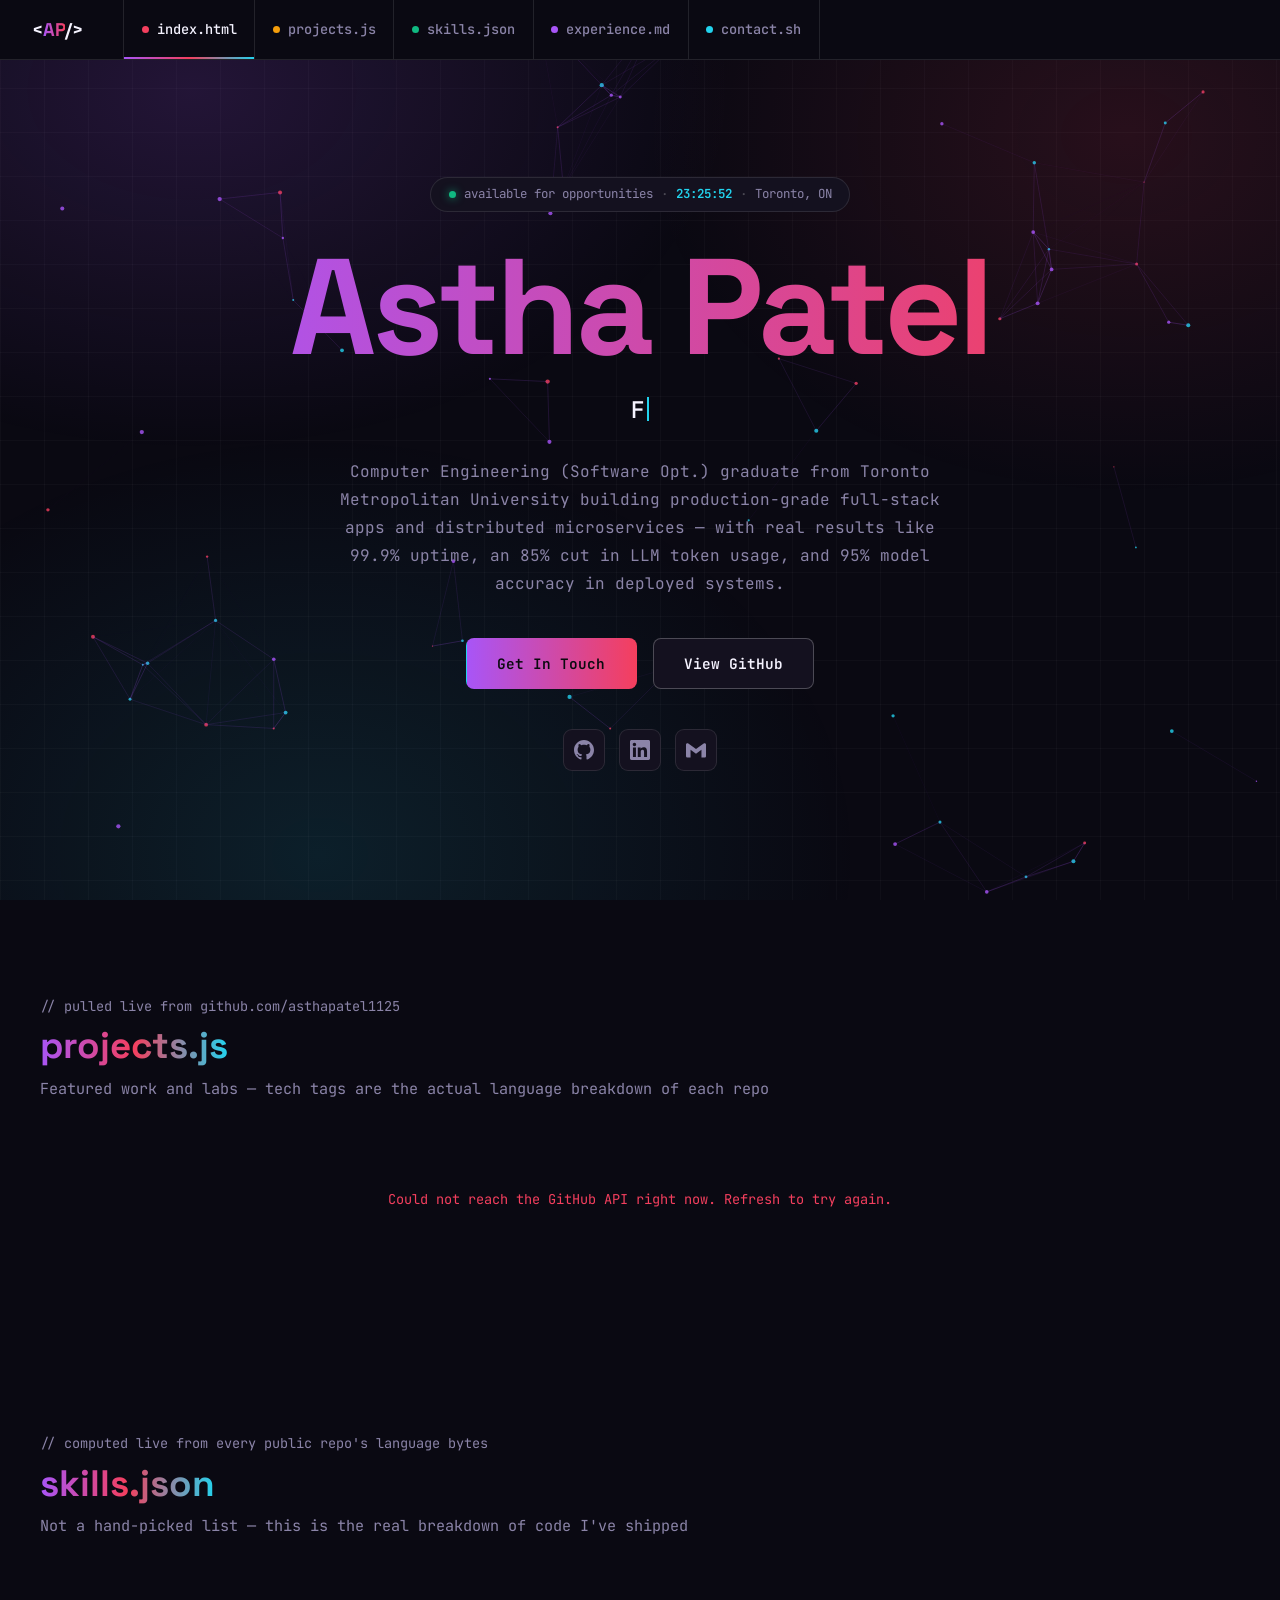
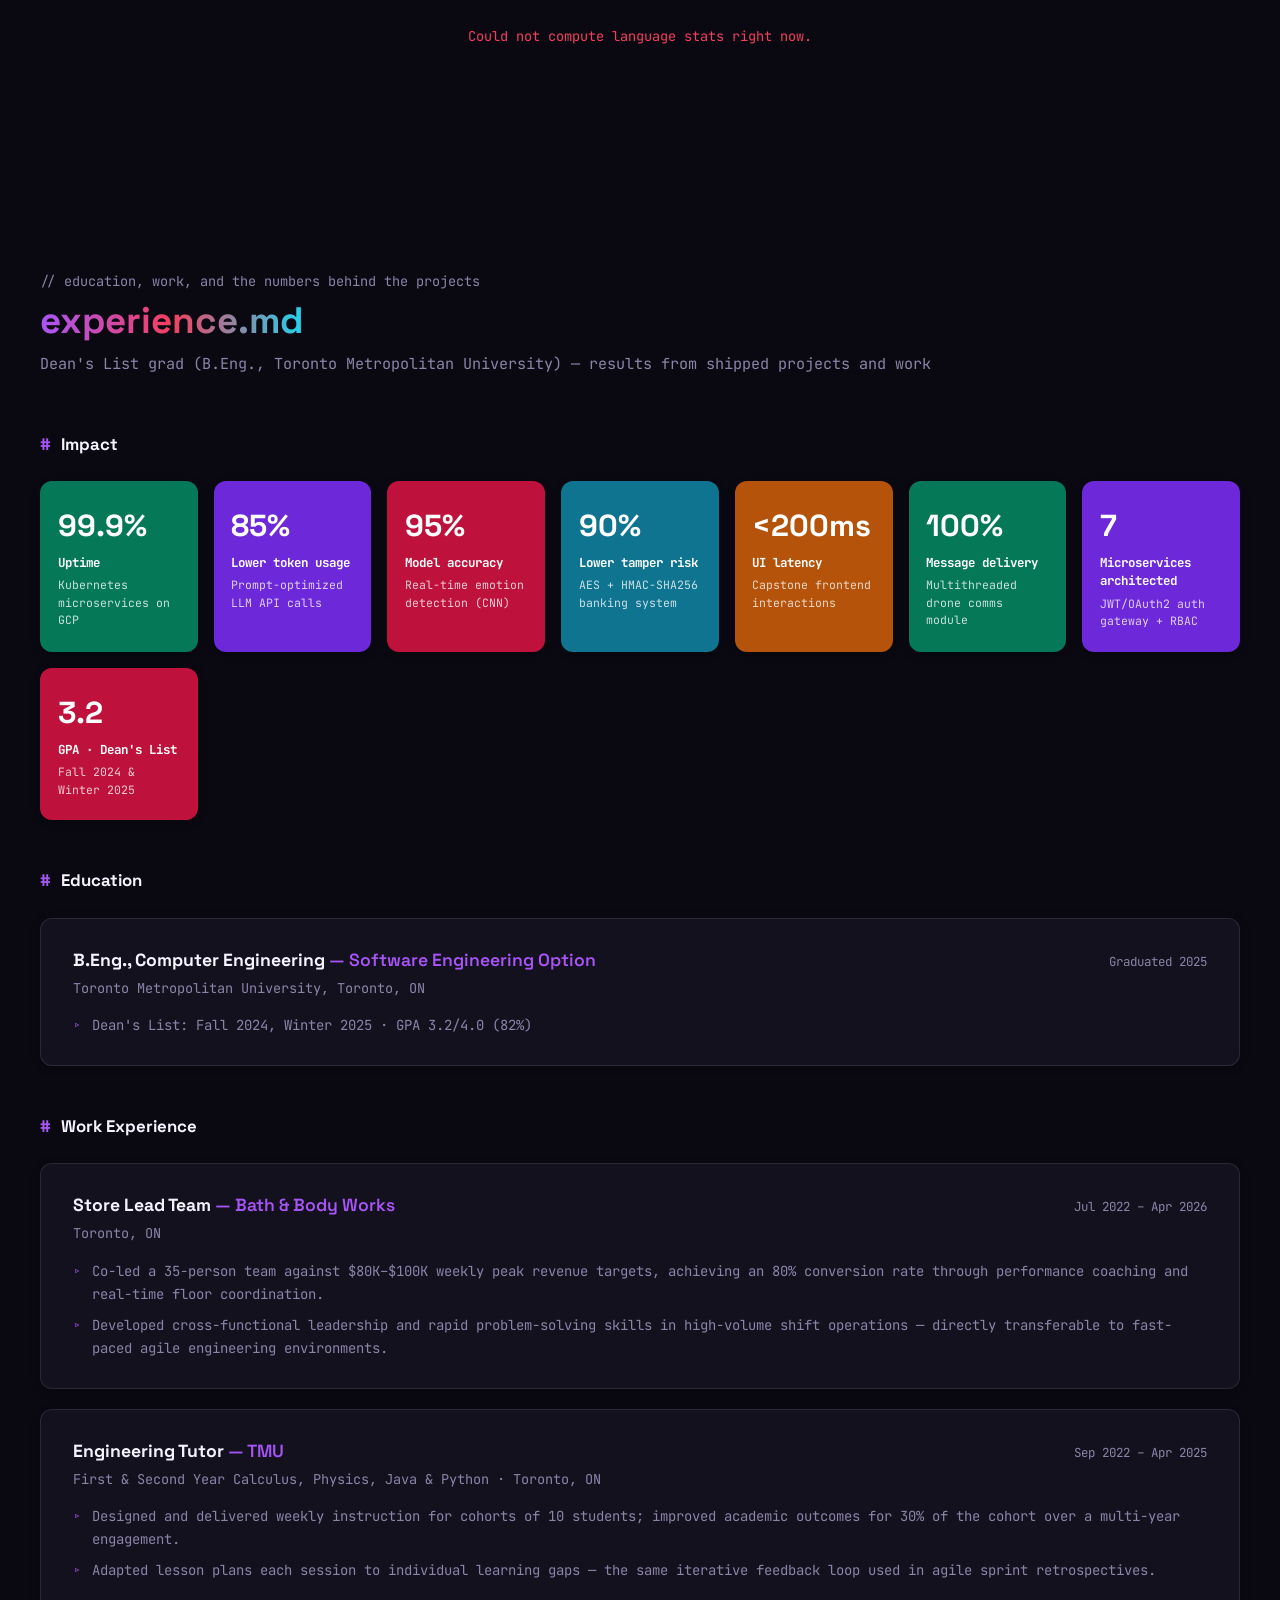
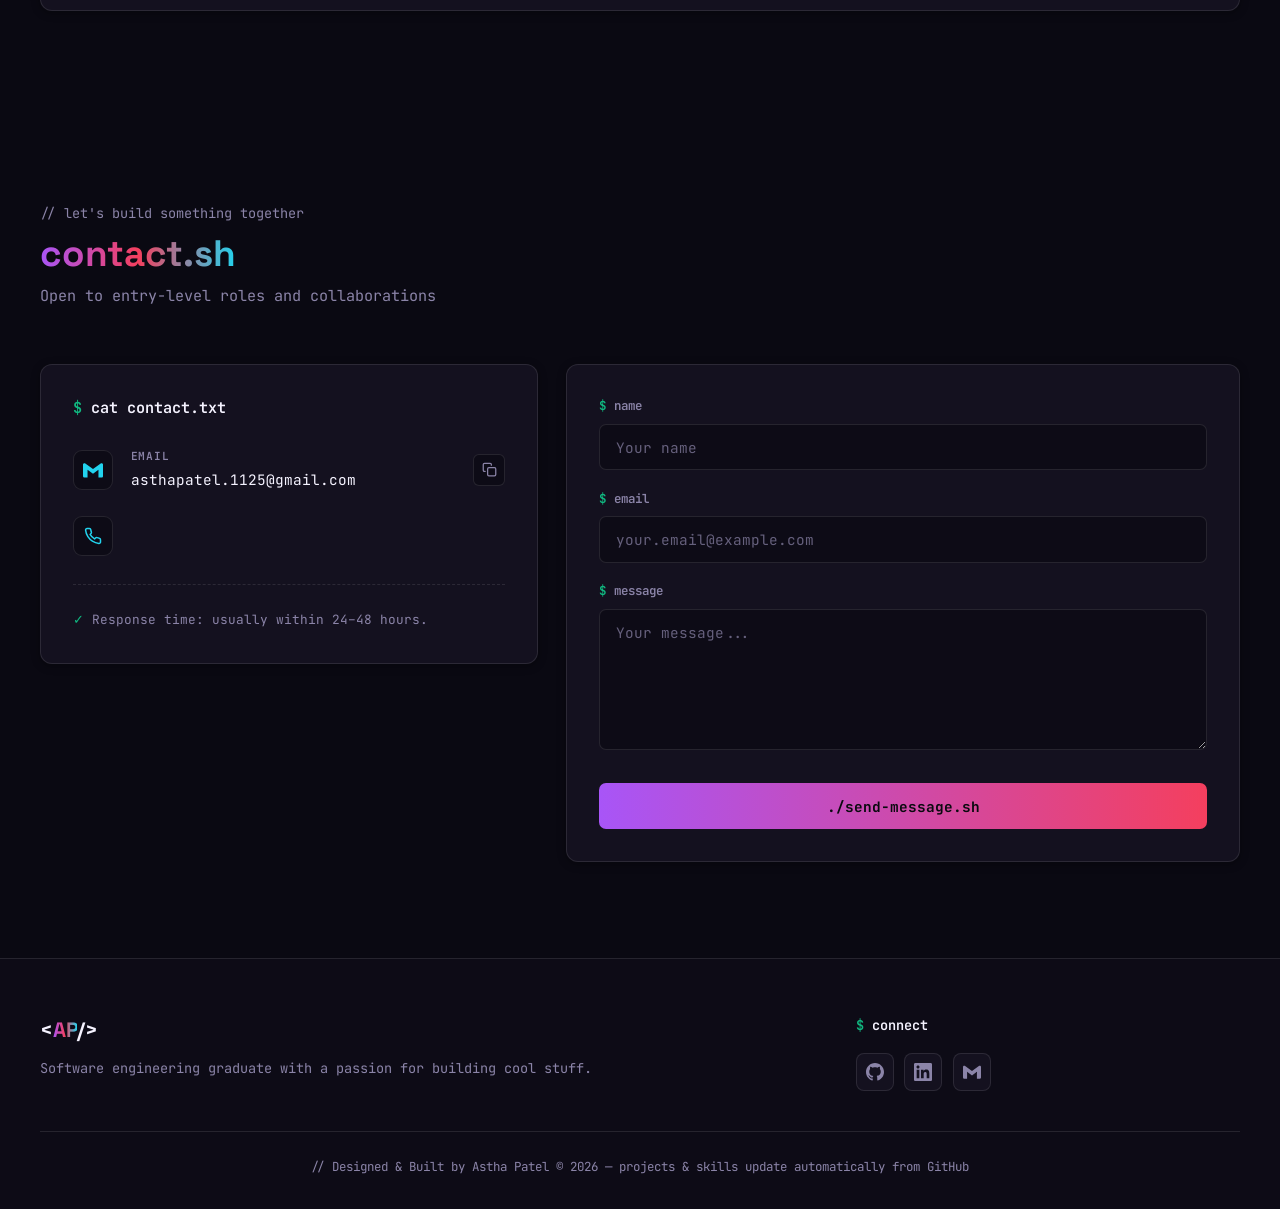
==== src/frontend/index.html @ 2f7a8a1d "removed a contact field" ====
<!DOCTYPE html>
<html lang="en">
<head>
    <meta charset="UTF-8">
    <meta name="viewport" content="width=device-width, initial-scale=1.0">
    <title>Astha Patel — Full Stack Developer</title>
    <meta name="description" content="Astha Patel — Computer Engineering (Software Opt.) graduate building full-stack, cloud-native, and AI-powered applications.">
    <link rel="stylesheet" href="intro_page.css">
    <link rel="preconnect" href="https://fonts.googleapis.com">
    <link rel="preconnect" href="https://fonts.gstatic.com" crossorigin>
    <link href="https://fonts.googleapis.com/css2?family=Space+Grotesk:wght@500;600;700&family=JetBrains+Mono:wght@400;500;600;700;800&display=swap" rel="stylesheet">
    <link rel="icon" href="data:image/svg+xml,%3Csvg xmlns='http://www.w3.org/2000/svg' viewBox='0 0 24 24'%3E%3Crect width='24' height='24' rx='5' fill='%2308070f'/%3E%3Ctext x='12' y='16.5' font-family='monospace' font-size='11' font-weight='700' fill='%23a855f7' text-anchor='middle'%3E%3C/%3E%3C/text%3E%3C/svg%3E">
</head>
<body>
    <div class="scroll-progress" id="scroll-progress"></div>
    <div class="cursor-glow" id="cursor-glow" aria-hidden="true"></div>
    <div class="toast-stack" id="toast-stack" aria-live="polite"></div>

    <header class="header">
        <div class="logo">
            <span>&lt;<span class="logo-accent">AP</span>/&gt;</span>
        </div>
        <nav class="nav" id="main-nav">
            <a href="#top" class="nav-link" data-section="top"><span class="file-dot file-dot-html"></span>index.html</a>
            <a href="#projects" class="nav-link" data-section="projects"><span class="file-dot file-dot-js"></span>projects.js</a>
            <a href="#skills" class="nav-link" data-section="skills"><span class="file-dot file-dot-json"></span>skills.json</a>
            <a href="#experience" class="nav-link" data-section="experience"><span class="file-dot file-dot-md"></span>experience.md</a>
            <a href="#contact" class="nav-link" data-section="contact"><span class="file-dot file-dot-sh"></span>contact.sh</a>
        </nav>
    </header>

    <main class="main" id="top">
        <canvas id="particle-canvas" class="particle-canvas" aria-hidden="true"></canvas>

        <div class="content">
            <div class="status-pill" id="status-pill">
                <span class="status-dot"></span>
                <span>available for opportunities</span>
                <span class="status-sep">·</span>
                <span id="live-clock">--:--:--</span>
                <span class="status-sep">·</span>
                <span>Toronto, ON</span>
            </div>

            <h1 class="hero-name" id="hero-name">Astha Patel</h1>
            <h2 class="hero-role"><span id="hero-role-text"></span><span class="role-cursor"></span></h2>

            <p class="description">
                Computer Engineering (Software Opt.) graduate from Toronto Metropolitan University building
                production-grade full-stack apps and distributed microservices — with real results like 99.9% uptime,
                an 85% cut in LLM token usage, and 95% model accuracy in deployed systems.
            </p>

            <div class="buttons">
                <button class="btn btn-primary" onclick="document.getElementById('contact').scrollIntoView({behavior:'smooth'})">Get In Touch</button>
                <a href="https://github.com/asthapatel1125" class="btn btn-secondary" target="_blank" rel="noopener">View GitHub</a>
            </div>

            <div class="social-icons">
                <a href="https://github.com/asthapatel1125" class="social-icon" aria-label="GitHub" target="_blank" rel="noopener">
                    <svg width="20" height="20" viewBox="0 0 24 24" fill="currentColor">
                        <path d="M12 0c-6.626 0-12 5.373-12 12 0 5.302 3.438 9.8 8.207 11.387.599.111.793-.261.793-.577v-2.234c-3.338.726-4.033-1.416-4.033-1.416-.546-1.387-1.333-1.756-1.333-1.756-1.089-.745.083-.729.083-.729 1.205.084 1.839 1.237 1.839 1.237 1.07 1.834 2.807 1.304 3.492.997.107-.775.418-1.305.762-1.604-2.665-.305-5.467-1.334-5.467-5.931 0-1.311.469-2.381 1.236-3.221-.124-.303-.535-1.524.117-3.176 0 0 1.008-.322 3.301 1.23.957-.266 1.983-.399 3.003-.404 1.02.005 2.047.138 3.006.404 2.291-1.552 3.297-1.23 3.297-1.23.653 1.653.242 2.874.118 3.176.77.84 1.235 1.911 1.235 3.221 0 4.609-2.807 5.624-5.479 5.921.43.372.823 1.102.823 2.222v3.293c0 .319.192.694.801.576 4.765-1.589 8.199-6.086 8.199-11.386 0-6.627-5.373-12-12-12z"/>
                    </svg>
                </a>
                <a href="https://www.linkedin.com/in/astha-patel-1125-lnkdin/" class="social-icon" aria-label="LinkedIn" target="_blank" rel="noopener">
                    <svg width="20" height="20" viewBox="0 0 24 24" fill="currentColor">
                        <path d="M20.447 20.452h-3.554v-5.569c0-1.328-.027-3.037-1.852-3.037-1.853 0-2.136 1.445-2.136 2.939v5.667H9.351V9h3.414v1.561h.046c.477-.9 1.637-1.85 3.37-1.85 3.601 0 4.267 2.37 4.267 5.455v6.286zM5.337 7.433c-1.144 0-2.063-.926-2.063-2.065 0-1.138.92-2.063 2.063-2.063 1.14 0 2.064.925 2.064 2.063 0 1.139-.925 2.065-2.064 2.065zm1.782 13.019H3.555V9h3.564v11.452zM22.225 0H1.771C.792 0 0 .774 0 1.729v20.542C0 23.227.792 24 1.771 24h20.451C23.2 24 24 23.227 24 22.271V1.729C24 .774 23.2 0 22.222 0h.003z"/>
                    </svg>
                </a>
                <a href="mailto:asthapatel.1125@gmail.com" class="social-icon" aria-label="Email">
                    <svg width="20" height="20" viewBox="0 0 24 24" fill="currentColor">
                        <path d="M24 5.457v13.909c0 .904-.732 1.636-1.636 1.636h-3.819V11.73L12 16.64l-6.545-4.91v9.273H1.636A1.636 1.636 0 0 1 0 19.366V5.457c0-.904.732-1.636 1.636-1.636h.749L12 10.724l9.615-6.903h.749c.904 0 1.636.732 1.636 1.636z"/>
                    </svg>
                </a>
            </div>
        </div>
    </main>

    <section id="projects" class="projects-section">
        <div class="projects-container">
            <div class="projects-header reveal">
                <p class="section-comment">pulled live from github.com/asthapatel1125</p>
                <h2 class="projects-title">projects.js</h2>
                <p class="projects-subtitle">Featured work and labs — tech tags are the actual language breakdown of each repo</p>
            </div>
            <!-- Populated automatically by github.js from the GitHub API -->
            <div class="projects-grid"></div>
        </div>
    </section>

    <section id="skills" class="skills-section">
        <div class="skills-container">
            <div class="skills-header reveal">
                <p class="section-comment">computed live from every public repo's language bytes</p>
                <h2 class="skills-title">skills.json</h2>
                <p class="skills-subtitle">Not a hand-picked list — this is the real breakdown of code I've shipped</p>
            </div>

            <!-- Populated automatically by github.js -->
            <div class="skills-bars"></div>
        </div>
    </section>

    <section id="experience" class="experience-section">
        <div class="experience-container">
            <div class="experience-header reveal">
                <p class="section-comment">education, work, and the numbers behind the projects</p>
                <h2 class="experience-title">experience.md</h2>
                <p class="experience-subtitle">Dean's List grad (B.Eng., Toronto Metropolitan University) — results from shipped projects and work</p>
            </div>

            <h3 class="experience-subheading reveal"><span class="heading-dot">#</span> Impact</h3>
            <div class="metrics-grid">
                <div class="metric-card reveal tilt-card" style="--accent:var(--emerald-fill)">
                    <div class="metric-value">99.9%</div>
                    <div class="metric-label">Uptime</div>
                    <div class="metric-context">Kubernetes microservices on GCP</div>
                </div>
                <div class="metric-card reveal tilt-card" style="--accent:var(--violet-fill)">
                    <div class="metric-value">85%</div>
                    <div class="metric-label">Lower token usage</div>
                    <div class="metric-context">Prompt-optimized LLM API calls</div>
                </div>
                <div class="metric-card reveal tilt-card" style="--accent:var(--pink-fill)">
                    <div class="metric-value">95%</div>
                    <div class="metric-label">Model accuracy</div>
                    <div class="metric-context">Real-time emotion detection (CNN)</div>
                </div>
                <div class="metric-card reveal tilt-card" style="--accent:var(--cyan-fill)">
                    <div class="metric-value">90%</div>
                    <div class="metric-label">Lower tamper risk</div>
                    <div class="metric-context">AES + HMAC-SHA256 banking system</div>
                </div>
                <div class="metric-card reveal tilt-card" style="--accent:var(--amber-fill)">
                    <div class="metric-value">&lt;200ms</div>
                    <div class="metric-label">UI latency</div>
                    <div class="metric-context">Capstone frontend interactions</div>
                </div>
                <div class="metric-card reveal tilt-card" style="--accent:var(--emerald-fill)">
                    <div class="metric-value">100%</div>
                    <div class="metric-label">Message delivery</div>
                    <div class="metric-context">Multithreaded drone comms module</div>
                </div>
                <div class="metric-card reveal tilt-card" style="--accent:var(--violet-fill)">
                    <div class="metric-value">7</div>
                    <div class="metric-label">Microservices architected</div>
                    <div class="metric-context">JWT/OAuth2 auth gateway + RBAC</div>
                </div>
                <div class="metric-card reveal tilt-card" style="--accent:var(--pink-fill)">
                    <div class="metric-value">3.2</div>
                    <div class="metric-label">GPA · Dean's List</div>
                    <div class="metric-context">Fall 2024 &amp; Winter 2025</div>
                </div>
            </div>

            <h3 class="experience-subheading reveal"><span class="heading-dot">#</span> Education</h3>
            <div class="exp-grid">
                <div class="exp-card reveal tilt-card">
                    <div class="exp-row">
                        <span class="exp-role">B.Eng., Computer Engineering <span class="exp-org">— Software Engineering Option</span></span>
                        <span class="exp-date">Graduated 2025</span>
                    </div>
                    <div class="exp-meta">Toronto Metropolitan University, Toronto, ON</div>
                    <ul class="exp-list">
                        <li>Dean's List: Fall 2024, Winter 2025 · GPA 3.2/4.0 (82%)</li>
                    </ul>
                </div>
            </div>

            <h3 class="experience-subheading reveal"><span class="heading-dot">#</span> Work Experience</h3>
            <div class="exp-grid">
                <div class="exp-card reveal tilt-card">
                    <div class="exp-row">
                        <span class="exp-role">Store Lead Team <span class="exp-org">— Bath &amp; Body Works</span></span>
                        <span class="exp-date">Jul 2022 – Apr 2026</span>
                    </div>
                    <div class="exp-meta">Toronto, ON</div>
                    <ul class="exp-list">
                        <li>Co-led a 35-person team against $80K–$100K weekly peak revenue targets, achieving an 80% conversion rate through performance coaching and real-time floor coordination.</li>
                        <li>Developed cross-functional leadership and rapid problem-solving skills in high-volume shift operations — directly transferable to fast-paced agile engineering environments.</li>
                    </ul>
                </div>

                <div class="exp-card reveal tilt-card">
                    <div class="exp-row">
                        <span class="exp-role">Engineering Tutor <span class="exp-org">— TMU</span></span>
                        <span class="exp-date">Sep 2022 – Apr 2025</span>
                    </div>
                    <div class="exp-meta">First &amp; Second Year Calculus, Physics, Java &amp; Python · Toronto, ON</div>
                    <ul class="exp-list">
                        <li>Designed and delivered weekly instruction for cohorts of 10 students; improved academic outcomes for 30% of the cohort over a multi-year engagement.</li>
                        <li>Adapted lesson plans each session to individual learning gaps — the same iterative feedback loop used in agile sprint retrospectives.</li>
                    </ul>
                </div>
            </div>
        </div>
    </section>

    <section id="contact" class="contact-section">
        <div class="contact-container">
            <div class="contact-header reveal">
                <p class="section-comment">let's build something together</p>
                <h2 class="contact-title">contact.sh</h2>
                <p class="contact-subtitle">Open to entry-level roles and collaborations</p>
            </div>

            <div class="contact-grid">
                <div class="contact-info-card reveal">
                    <h3 class="contact-info-title">cat contact.txt</h3>
                    <div class="contact-item">
                        <div class="contact-icon">
                            <svg width="20" height="20" viewBox="0 0 24 24" fill="currentColor">
                                <path d="M24 5.457v13.909c0 .904-.732 1.636-1.636 1.636h-3.819V11.73L12 16.64l-6.545-4.91v9.273H1.636A1.636 1.636 0 0 1 0 19.366V5.457c0-.904.732-1.636 1.636-1.636h.749L12 10.724l9.615-6.903h.749c.904 0 1.636.732 1.636 1.636z"/>
                            </svg>
                        </div>
                        <div class="contact-details">
                            <div class="contact-label">EMAIL</div>
                            <a href="mailto:asthapatel.1125@gmail.com" class="contact-value">asthapatel.1125@gmail.com</a>
                        </div>
                        <button type="button" class="copy-btn" id="copy-email-btn" data-email="asthapatel.1125@gmail.com" aria-label="Copy email address">
                            <svg width="15" height="15" viewBox="0 0 24 24" fill="none" stroke="currentColor" stroke-width="2" stroke-linecap="round" stroke-linejoin="round"><rect x="9" y="9" width="13" height="13" rx="2"/><path d="M5 15H4a2 2 0 0 1-2-2V4a2 2 0 0 1 2-2h9a2 2 0 0 1 2 2v1"/></svg>
                        </button>
                    </div>
                    <div class="contact-item">
                        <div class="contact-icon">
                            <svg width="18" height="18" viewBox="0 0 24 24" fill="none" stroke="currentColor" stroke-width="2" stroke-linecap="round" stroke-linejoin="round"><path d="M22 16.92v3a2 2 0 0 1-2.18 2 19.79 19.79 0 0 1-8.63-3.07 19.5 19.5 0 0 1-6-6 19.79 19.79 0 0 1-3.07-8.67A2 2 0 0 1 4.11 2h3a2 2 0 0 1 2 1.72c.127.96.361 1.903.7 2.81a2 2 0 0 1-.45 2.11L8.09 9.91a16 16 0 0 0 6 6l1.27-1.27a2 2 0 0 1 2.11-.45c.907.339 1.85.573 2.81.7A2 2 0 0 1 22 16.92z"/></svg>
                        </div>
                    </div>
                    <p class="contact-note"><span class="green">✓</span> Response time: usually within 24–48 hours.</p>
                </div>

                <div class="contact-form-card reveal">
                    <div id="form-status" style="display:none; padding: 12px 14px; border-radius: 6px; margin-bottom: 16px; font-family: 'JetBrains Mono', monospace; font-size: 13px;"></div>

                    <form id="contact-form" class="contact-form">
                        <div class="form-group">
                            <label for="name" class="form-label">name</label>
                            <input type="text" id="name" name="name" class="form-input" placeholder="Your name" required>
                        </div>

                        <div class="form-group">
                            <label for="email" class="form-label">email</label>
                            <input type="email" id="email" name="email" class="form-input" placeholder="your.email@example.com" required>
                        </div>

                        <div class="form-group">
                            <label for="message" class="form-label">message</label>
                            <textarea id="message" name="message" class="form-textarea" placeholder="Your message..." rows="6" required></textarea>
                        </div>

                        <button type="submit" id="submit-btn" class="form-submit">./send-message.sh</button>
                    </form>
                </div>
            </div>
        </div>
    </section>

    <footer class="footer">
        <div class="footer-container">
            <div class="footer-grid">
                <div class="footer-column">
                    <div class="footer-logo">
                        <span>&lt;<span class="logo-accent">AP</span>/&gt;</span>
                    </div>
                    <p class="footer-description">
                        Software engineering graduate with a passion for building cool stuff.
                    </p>
                </div>

                <div class="footer-column">
                    <h3 class="footer-title">connect</h3>
                    <div class="footer-social">
                        <a href="https://github.com/asthapatel1125" class="footer-social-icon" aria-label="GitHub" target="_blank" rel="noopener">
                            <svg width="18" height="18" viewBox="0 0 24 24" fill="currentColor">
                                <path d="M12 0c-6.626 0-12 5.373-12 12 0 5.302 3.438 9.8 8.207 11.387.599.111.793-.261.793-.577v-2.234c-3.338.726-4.033-1.416-4.033-1.416-.546-1.387-1.333-1.756-1.333-1.756-1.089-.745.083-.729.083-.729 1.205.084 1.839 1.237 1.839 1.237 1.07 1.834 2.807 1.304 3.492.997.107-.775.418-1.305.762-1.604-2.665-.305-5.467-1.334-5.467-5.931 0-1.311.469-2.381 1.236-3.221-.124-.303-.535-1.524.117-3.176 0 0 1.008-.322 3.301 1.23.957-.266 1.983-.399 3.003-.404 1.02.005 2.047.138 3.006.404 2.291-1.552 3.297-1.23 3.297-1.23.653 1.653.242 2.874.118 3.176.77.84 1.235 1.911 1.235 3.221 0 4.609-2.807 5.624-5.479 5.921.43.372.823 1.102.823 2.222v3.293c0 .319.192.694.801.576 4.765-1.589 8.199-6.086 8.199-11.386 0-6.627-5.373-12-12-12z"/>
                            </svg>
                        </a>
                        <a href="https://www.linkedin.com/in/astha-patel-1125-lnkdin/" class="footer-social-icon" aria-label="LinkedIn" target="_blank" rel="noopener">
                            <svg width="18" height="18" viewBox="0 0 24 24" fill="currentColor">
                                <path d="M20.447 20.452h-3.554v-5.569c0-1.328-.027-3.037-1.852-3.037-1.853 0-2.136 1.445-2.136 2.939v5.667H9.351V9h3.414v1.561h.046c.477-.9 1.637-1.85 3.37-1.85 3.601 0 4.267 2.37 4.267 5.455v6.286zM5.337 7.433c-1.144 0-2.063-.926-2.063-2.065 0-1.138.92-2.063 2.063-2.063 1.14 0 2.064.925 2.064 2.063 0 1.139-.925 2.065-2.064 2.065zm1.782 13.019H3.555V9h3.564v11.452zM22.225 0H1.771C.792 0 0 .774 0 1.729v20.542C0 23.227.792 24 1.771 24h20.451C23.2 24 24 23.227 24 22.271V1.729C24 .774 23.2 0 22.222 0h.003z"/>
                            </svg>
                        </a>
                        <a href="mailto:asthapatel.1125@gmail.com" class="footer-social-icon" aria-label="Email">
                            <svg width="18" height="18" viewBox="0 0 24 24" fill="currentColor">
                                <path d="M24 5.457v13.909c0 .904-.732 1.636-1.636 1.636h-3.819V11.73L12 16.64l-6.545-4.91v9.273H1.636A1.636 1.636 0 0 1 0 19.366V5.457c0-.904.732-1.636 1.636-1.636h.749L12 10.724l9.615-6.903h.749c.904 0 1.636.732 1.636 1.636z"/>
                            </svg>
                        </a>
                    </div>
                </div>
            </div>

            <div class="footer-bottom">
                <p class="footer-copyright">Designed &amp; Built by Astha Patel © 2026 — projects &amp; skills update automatically from GitHub</p>
            </div>
        </div>
    </footer>

    <script src="hero.js"></script>
    <script src="github.js"></script>
    <script src="contact.js"></script>
    <script src="effects.js"></script>
</body>
</html>
---- src/frontend/intro_page.css ----
* {
    margin: 0;
    padding: 0;
    box-sizing: border-box;
}

:root {
    /* ── Palette — dark, solid, no translucency ───────────── */
    --bg: #0a0912;
    --surface: #14111f;
    --surface-hover: #1c1830;
    --inset: #0d0b16;
    --border: rgba(255, 255, 255, 0.10);
    --border-strong: rgba(255, 255, 255, 0.24);

    --text: #f5f3ff;
    --text-dim: #8b84a8;

    --violet: #a855f7;
    --pink: #f43f5e;
    --cyan: #22d3ee;
    --emerald: #10b981;
    --amber: #f59e0b;

    /* Deeper, fully-opaque fills for solid color-block tiles — chosen so white text sits at solid contrast */
    --violet-fill: #6d28d9;
    --pink-fill: #be123c;
    --cyan-fill: #0e7490;
    --emerald-fill: #047857;
    --amber-fill: #b45309;

    --gradient: linear-gradient(90deg, var(--violet), var(--pink), var(--cyan));

    --mono: 'JetBrains Mono', 'Fira Code', ui-monospace, monospace;
    --display: 'Space Grotesk', 'JetBrains Mono', sans-serif;

    --shadow-sm: 0 2px 8px rgba(0, 0, 0, 0.35);
    --shadow-md: 0 16px 40px rgba(0, 0, 0, 0.45);
}

html {
    scroll-behavior: smooth;
}

@media (prefers-reduced-motion: reduce) {
    html { scroll-behavior: auto; }
    *, *::before, *::after { animation-duration: 0.01ms !important; animation-iteration-count: 1 !important; transition-duration: 0.01ms !important; }
}

body {
    font-family: var(--mono);
    background: var(--bg);
    color: var(--text);
    min-height: 100vh;
    position: relative;
    overflow-x: hidden;
    line-height: 1.5;
}

/* Faint grid — flat, no blur */
body::before {
    content: '';
    position: fixed;
    inset: 0;
    background-image:
        linear-gradient(rgba(255, 255, 255, 0.028) 1px, transparent 1px),
        linear-gradient(90deg, rgba(255, 255, 255, 0.028) 1px, transparent 1px);
    background-size: 44px 44px;
    pointer-events: none;
    z-index: 0;
}

::selection {
    background: var(--violet);
    color: #fff;
}

/* ── Scroll progress bar ─────────────────────────────────── */
.scroll-progress {
    position: fixed;
    top: 0;
    left: 0;
    height: 3px;
    width: 0%;
    background: var(--gradient);
    z-index: 300;
    transition: width 0.1s linear;
}

/* ── Cursor-follow ambient glow (soft light, not a blur panel) ── */
.cursor-glow {
    position: fixed;
    top: -220px;
    left: -220px;
    width: 440px;
    height: 440px;
    border-radius: 50%;
    background: radial-gradient(circle, rgba(168, 85, 247, 0.20) 0%, rgba(244, 63, 94, 0.10) 45%, transparent 70%);
    pointer-events: none;
    z-index: 1;
    opacity: 0;
    transition: opacity 0.4s ease;
    will-change: transform;
    mix-blend-mode: screen;
}

/* ── Toasts ──────────────────────────────────────────────── */
.toast-stack {
    position: fixed;
    bottom: 1.5rem;
    right: 1.5rem;
    display: flex;
    flex-direction: column;
    gap: 0.6rem;
    z-index: 400;
    align-items: flex-end;
}

.toast {
    background: var(--surface);
    border: 1px solid var(--border-strong);
    color: var(--text);
    font-family: var(--mono);
    font-size: 0.82rem;
    padding: 0.75rem 1.1rem;
    border-radius: 8px;
    box-shadow: var(--shadow-md);
    opacity: 0;
    transform: translateY(8px);
    transition: opacity 0.25s ease, transform 0.25s ease;
}
.toast-in { opacity: 1; transform: translateY(0); }
.toast-out { opacity: 0; transform: translateY(8px); }

/* ── Header / file-tab nav — solid, no blur ──────────────── */
.header {
    position: fixed;
    top: 0;
    left: 0;
    right: 0;
    display: flex;
    align-items: center;
    gap: 2.5rem;
    padding: 0 2rem;
    height: 60px;
    z-index: 100;
    background: var(--bg);
    border-bottom: 1px solid var(--border);
}

.logo span {
    font-family: var(--display);
    font-size: 1.15rem;
    font-weight: 700;
    color: var(--text);
    white-space: nowrap;
}

.logo .logo-accent {
    background: var(--gradient);
    background-size: 200% 100%;
    -webkit-background-clip: text;
    background-clip: text;
    color: transparent;
}

.nav {
    display: flex;
    align-items: stretch;
    height: 100%;
    overflow-x: auto;
    scrollbar-width: none;
}
.nav::-webkit-scrollbar { display: none; }

.nav-link {
    position: relative;
    display: flex;
    align-items: center;
    gap: 0.5rem;
    color: var(--text-dim);
    text-decoration: none;
    font-size: 0.85rem;
    font-weight: 500;
    padding: 0 1.1rem;
    height: 100%;
    white-space: nowrap;
    border-right: 1px solid var(--border);
    transition: color 0.2s ease, background 0.2s ease;
}
.nav-link:first-child { border-left: 1px solid var(--border); }
.nav-link::after {
    content: '';
    position: absolute;
    left: 0; right: 0; bottom: 0;
    height: 2px;
    background: var(--gradient);
    transform: scaleX(0);
    transform-origin: left;
    transition: transform 0.25s ease;
}
.nav-link:hover { color: var(--text); background: var(--surface); }
.nav-link:hover::after,
.nav-link.active::after { transform: scaleX(1); }
.nav-link.active { color: var(--text); }

.file-dot {
    width: 7px;
    height: 7px;
    border-radius: 50%;
    flex-shrink: 0;
}
.file-dot-html { background: var(--pink); }
.file-dot-js   { background: var(--amber); }
.file-dot-json { background: var(--emerald); }
.file-dot-md   { background: var(--violet); }
.file-dot-sh   { background: var(--cyan); }

/* ── Hero ─────────────────────────────────────────────────── */
.main {
    display: flex;
    align-items: center;
    justify-content: center;
    min-height: 100vh;
    padding: 8rem 1.5rem 4rem;
    position: relative;
    z-index: 1;
    overflow: hidden;
    background:
        radial-gradient(ellipse 900px 600px at 15% 10%, rgba(168, 85, 247, 0.16), transparent 60%),
        radial-gradient(ellipse 800px 600px at 88% 15%, rgba(244, 63, 94, 0.13), transparent 60%),
        radial-gradient(ellipse 900px 700px at 25% 95%, rgba(34, 211, 238, 0.11), transparent 60%);
}

.particle-canvas {
    position: absolute;
    inset: 0;
    width: 100%;
    height: 100%;
    z-index: 0;
    pointer-events: none;
}

.content {
    max-width: 920px;
    width: 100%;
    text-align: center;
    position: relative;
    z-index: 1;
}

.status-pill {
    display: flex;
    align-items: center;
    justify-content: center;
    gap: 0.5rem;
    flex-wrap: wrap;
    margin: 0 auto 2rem;
    width: fit-content;
    background: var(--surface);
    border: 1px solid var(--border);
    border-radius: 50px;
    padding: 0.45rem 1.1rem;
    font-size: 0.78rem;
    color: var(--text-dim);
}

.status-dot {
    width: 7px;
    height: 7px;
    border-radius: 50%;
    background: var(--emerald);
    box-shadow: 0 0 8px rgba(16, 185, 129, 0.8);
    animation: pulse-dot 2s ease-out infinite;
    flex-shrink: 0;
}
@keyframes pulse-dot {
    0% { box-shadow: 0 0 0 0 rgba(16, 185, 129, 0.55), 0 0 8px rgba(16, 185, 129, 0.8); }
    70% { box-shadow: 0 0 0 8px rgba(16, 185, 129, 0), 0 0 8px rgba(16, 185, 129, 0.8); }
    100% { box-shadow: 0 0 0 0 rgba(16, 185, 129, 0), 0 0 8px rgba(16, 185, 129, 0.8); }
}
.status-sep { color: var(--border-strong); }
#live-clock { color: var(--cyan); font-variant-numeric: tabular-nums; font-weight: 600; }

.hero-name {
    font-family: var(--display);
    font-weight: 700;
    font-size: clamp(3.4rem, 11vw, 8.5rem);
    line-height: 0.94;
    letter-spacing: -0.03em;
    margin-bottom: 1.25rem;
    background: linear-gradient(90deg, var(--violet), var(--pink), var(--cyan), var(--violet));
    background-size: 300% 100%;
    -webkit-background-clip: text;
    background-clip: text;
    color: transparent;
    animation: gradient-shift 9s ease infinite;
    will-change: transform;
    transform-style: preserve-3d;
}
@keyframes gradient-shift {
    0% { background-position: 0% 50%; }
    50% { background-position: 100% 50%; }
    100% { background-position: 0% 50%; }
}

.hero-role {
    font-family: var(--display);
    font-size: clamp(1.1rem, 2.4vw, 1.5rem);
    font-weight: 500;
    color: var(--text);
    margin-bottom: 1.75rem;
    min-height: 1.6em;
}
.hero-role .role-cursor {
    display: inline-block;
    width: 2px;
    height: 1em;
    background: var(--cyan);
    margin-left: 3px;
    vertical-align: -0.15em;
    animation: blink 1s step-end infinite;
}
@keyframes blink { 0%, 49% { opacity: 1; } 50%, 100% { opacity: 0; } }

.description {
    font-size: 1rem;
    color: var(--text-dim);
    line-height: 1.75;
    max-width: 640px;
    margin: 0 auto 2.5rem;
}

/* ── Buttons ─────────────────────────────────────────────── */
.buttons {
    display: flex;
    gap: 1rem;
    justify-content: center;
    flex-wrap: wrap;
    margin-bottom: 2.5rem;
}

.btn {
    font-family: var(--mono);
    font-size: 0.9rem;
    font-weight: 600;
    padding: 0.85rem 1.9rem;
    border-radius: 8px;
    border: 1px solid transparent;
    cursor: pointer;
    transition: all 0.2s ease;
    text-decoration: none;
    display: inline-flex;
    align-items: center;
    gap: 0.5rem;
}

.btn-primary {
    background: var(--gradient);
    background-size: 200% 100%;
    color: #0a0a0f;
}
.btn-primary:hover {
    background-position: 100% 0;
    transform: translateY(-2px);
    box-shadow: 0 12px 30px rgba(168, 85, 247, 0.35);
}

.btn-secondary {
    background: var(--surface);
    color: var(--text);
    border-color: var(--border-strong);
}
.btn-secondary:hover {
    border-color: var(--cyan);
    color: var(--cyan);
    transform: translateY(-2px);
    background: var(--surface-hover);
}

/* ── Social Icons ────────────────────────────────────────── */
.social-icons {
    display: flex;
    justify-content: center;
    gap: 0.85rem;
    margin-bottom: 1rem;
}

.social-icon {
    display: flex;
    align-items: center;
    justify-content: center;
    width: 42px;
    height: 42px;
    background: var(--surface);
    border-radius: 9px;
    color: var(--text-dim);
    text-decoration: none;
    transition: all 0.2s ease;
    border: 1px solid var(--border);
}
.social-icon:hover {
    color: var(--violet);
    border-color: var(--violet);
    transform: translateY(-2px);
    background: var(--surface-hover);
}

/* ── Section shared ──────────────────────────────────────── */
.projects-section,
.skills-section,
.experience-section,
.contact-section {
    padding: 6rem 1.5rem;
    position: relative;
    z-index: 1;
}

.projects-container,
.skills-container,
.experience-container,
.contact-container {
    max-width: 1200px;
    margin: 0 auto;
}

.projects-header,
.skills-header,
.experience-header,
.contact-header {
    margin-bottom: 3.5rem;
}

.section-comment {
    color: var(--text-dim);
    font-size: 0.85rem;
    margin-bottom: 0.5rem;
}
.section-comment::before { content: '// '; }

.projects-title,
.skills-title,
.experience-title,
.contact-title {
    font-family: var(--display);
    font-size: 2.3rem;
    font-weight: 700;
    line-height: 1.2;
    background: var(--gradient);
    -webkit-background-clip: text;
    background-clip: text;
    color: transparent;
    display: inline-block;
}

.projects-subtitle,
.skills-subtitle,
.experience-subtitle,
.contact-subtitle {
    font-size: 0.95rem;
    color: var(--text-dim);
    margin-top: 0.6rem;
}

.fetch-note {
    color: var(--text-dim);
    text-align: center;
    padding: 2rem 1rem;
    font-size: 0.85rem;
}
.fetch-error { color: var(--pink); }

/* ── Solid card base (project / exp / contact) ───────────── */
.project-card,
.exp-card,
.contact-info-card,
.contact-form-card {
    background: var(--surface);
    border: 1px solid var(--border);
    border-radius: 12px;
    box-shadow: var(--shadow-sm);
    transition: border-color 0.2s ease, box-shadow 0.2s ease, background 0.2s ease, transform 0.15s ease-out;
}
.project-card:hover,
.exp-card:hover {
    background: var(--surface-hover);
    border-color: var(--border-strong);
    box-shadow: var(--shadow-md);
}

/* ── Project Cards ───────────────────────────────────────── */
.projects-grid {
    display: grid;
    grid-template-columns: repeat(auto-fit, minmax(400px, 1fr));
    gap: 1.5rem;
}

.project-card {
    overflow: hidden;
    border-top: 3px solid var(--accent, var(--violet));
}

.project-filebar {
    display: flex;
    align-items: center;
    gap: 0.55rem;
    padding: 0.65rem 1rem;
    background: var(--inset);
    border-bottom: 1px solid var(--border);
    font-size: 0.78rem;
    color: var(--text-dim);
}
.project-filebar .file-dot { width: 8px; height: 8px; }
.star-count { margin-left: auto; color: var(--amber); font-size: 0.75rem; font-weight: 600; }

.project-image {
    width: 100%;
    height: 200px;
    overflow: hidden;
    background: var(--inset);
}
.project-image img {
    width: 100%;
    height: 100%;
    object-fit: cover;
    transition: transform 0.4s ease;
}
.project-card:hover .project-image img { transform: scale(1.04); }

.project-content { padding: 1.5rem; }

.project-title {
    font-family: var(--display);
    font-size: 1.1rem;
    font-weight: 600;
    color: var(--text);
    margin-bottom: 0.65rem;
    text-transform: capitalize;
}

.project-description {
    font-size: 0.87rem;
    color: var(--text-dim);
    line-height: 1.65;
    margin-bottom: 1.1rem;
}

.project-tech {
    display: flex;
    flex-wrap: wrap;
    gap: 0.4rem;
    margin-bottom: 1.4rem;
}

/* Solid-fill tech pills — real color, not a tinted outline */
.tech-tag {
    padding: 0.28rem 0.7rem;
    border-radius: 6px;
    font-size: 0.74rem;
    font-weight: 700;
    border: none;
}

.project-links { display: flex; gap: 1.5rem; }
.project-link {
    color: var(--text-dim);
    text-decoration: none;
    font-size: 0.83rem;
    font-weight: 600;
    transition: color 0.2s ease;
}
.project-link::before { content: '→ '; color: var(--text-dim); }
.project-link:hover { color: var(--cyan); }

/* ── Skills — live animated bars ─────────────────────────── */
.skills-bars {
    display: flex;
    flex-direction: column;
    gap: 1.1rem;
    max-width: 720px;
    margin: 0 auto;
}

.skill-bar-label {
    display: flex;
    align-items: center;
    gap: 0.6rem;
    margin-bottom: 0.5rem;
    font-size: 0.88rem;
}
.skill-dot { width: 9px; height: 9px; border-radius: 50%; flex-shrink: 0; }
.skill-bar-name { color: var(--text); font-weight: 600; }
.skill-bar-pct { margin-left: auto; color: var(--text-dim); font-size: 0.82rem; }

.skill-bar-track {
    height: 8px;
    background: var(--inset);
    border: 1px solid var(--border);
    border-radius: 5px;
    overflow: hidden;
}
.skill-bar-fill {
    height: 100%;
    border-radius: 5px;
    transition: width 1.1s cubic-bezier(0.16, 1, 0.3, 1);
}

/* ── Experience section ──────────────────────────────────── */
.experience-subheading {
    font-family: var(--display);
    font-size: 1.05rem;
    font-weight: 700;
    color: var(--text);
    margin: 3rem 0 1.5rem;
    display: flex;
    align-items: center;
    gap: 0.6rem;
}
.experience-subheading:first-of-type { margin-top: 0; }
.experience-subheading .heading-dot { color: var(--violet); }

/* Impact metrics — solid, fully-opaque color-blocked tiles */
.metrics-grid {
    display: grid;
    grid-template-columns: repeat(auto-fit, minmax(150px, 1fr));
    gap: 1rem;
}

.metric-card {
    background: var(--accent, var(--violet-fill));
    border-radius: 12px;
    padding: 1.4rem 1.1rem;
    box-shadow: var(--shadow-sm);
    transition: transform 0.15s ease-out, box-shadow 0.2s ease;
    color: #fff;
}
.metric-card:hover { box-shadow: var(--shadow-md); }

.metric-value {
    font-family: var(--display);
    font-size: 1.9rem;
    font-weight: 700;
    color: #fff;
    margin-bottom: 0.3rem;
}
.metric-label {
    font-size: 0.78rem;
    color: #fff;
    font-weight: 700;
    margin-bottom: 0.25rem;
}
.metric-context {
    font-size: 0.72rem;
    color: rgba(255, 255, 255, 0.78);
}

.exp-grid {
    display: grid;
    grid-template-columns: 1fr;
    gap: 1.25rem;
}

.exp-card { padding: 1.75rem 2rem; }

.exp-row {
    display: flex;
    justify-content: space-between;
    align-items: baseline;
    flex-wrap: wrap;
    gap: 0.5rem;
    margin-bottom: 0.3rem;
}

.exp-role {
    font-family: var(--display);
    font-size: 1.1rem;
    font-weight: 700;
    color: var(--text);
}
.exp-org { color: var(--violet); font-weight: 600; }
.exp-date {
    font-size: 0.78rem;
    color: var(--text-dim);
    white-space: nowrap;
}
.exp-meta { font-size: 0.85rem; color: var(--text-dim); margin-bottom: 1rem; }

.exp-list { list-style: none; padding: 0; margin: 0; }
.exp-list li {
    font-size: 0.87rem;
    color: var(--text-dim);
    line-height: 1.65;
    padding-left: 1.2rem;
    position: relative;
    margin-bottom: 0.5rem;
}
.exp-list li::before {
    content: '▹';
    position: absolute;
    left: 0;
    color: var(--violet);
}
.exp-list li:last-child { margin-bottom: 0; }

/* ── Scroll reveal ───────────────────────────────────────── */
.reveal {
    opacity: 0;
    transform: translateY(24px);
    transition: opacity 0.6s cubic-bezier(0.16, 1, 0.3, 1), transform 0.6s cubic-bezier(0.16, 1, 0.3, 1);
}
.reveal.in-view { opacity: 1; transform: translateY(0); }

/* ── Tilt + spotlight on cards ───────────────────────────── */
.tilt-card {
    position: relative;
    transform-style: preserve-3d;
    transition: transform 0.15s ease-out, border-color 0.2s ease, box-shadow 0.2s ease;
    --spot-x: 50%;
    --spot-y: 50%;
    --spot-opacity: 0;
}
.tilt-card::after {
    content: '';
    position: absolute;
    inset: 0;
    border-radius: inherit;
    background: radial-gradient(320px circle at var(--spot-x) var(--spot-y), rgba(255, 255, 255, 0.08), transparent 60%);
    opacity: var(--spot-opacity);
    transition: opacity 0.3s ease;
    pointer-events: none;
}

/* ── Contact ─────────────────────────────────────────────── */
.contact-grid {
    display: grid;
    grid-template-columns: 0.85fr 1.15fr;
    gap: 1.75rem;
    align-items: start;
}

.contact-info-card,
.contact-form-card { padding: 2rem; }

.contact-info-title {
    font-size: 0.95rem;
    font-weight: 600;
    color: var(--text);
    margin-bottom: 1.75rem;
}
.contact-info-title::before { content: '$ '; color: var(--emerald); }

.contact-item { display: flex; align-items: center; margin-bottom: 1.5rem; }
.contact-item:last-child { margin-bottom: 0; }

.contact-icon {
    width: 40px;
    height: 40px;
    border-radius: 9px;
    display: flex;
    align-items: center;
    justify-content: center;
    margin-right: 1.1rem;
    flex-shrink: 0;
    background: var(--inset);
    border: 1px solid var(--border);
    color: var(--cyan);
}

.contact-details { flex: 1; }
.contact-label {
    font-size: 0.7rem;
    font-weight: 600;
    color: var(--text-dim);
    margin-bottom: 0.2rem;
    letter-spacing: 0.08em;
}
.contact-value { font-size: 0.9rem; color: var(--text); text-decoration: none; }
.contact-value:hover { color: var(--cyan); }

.contact-note {
    margin-top: 1.75rem;
    padding-top: 1.5rem;
    border-top: 1px dashed var(--border);
    font-size: 0.8rem;
    color: var(--text-dim);
    line-height: 1.7;
}
.contact-note .green { color: var(--emerald); }

.copy-btn {
    width: 32px;
    height: 32px;
    border-radius: 6px;
    background: var(--inset);
    border: 1px solid var(--border);
    color: var(--text-dim);
    cursor: pointer;
    display: flex;
    align-items: center;
    justify-content: center;
    flex-shrink: 0;
    margin-left: 0.75rem;
    transition: all 0.2s ease;
}
.copy-btn:hover { color: var(--cyan); border-color: var(--cyan); }
.copy-btn.copied { color: var(--emerald); border-color: var(--emerald); }

/* Form */
.contact-form { display: flex; flex-direction: column; }
.form-group { margin-bottom: 1.2rem; }
.form-group:last-of-type { margin-bottom: 1.6rem; }

.form-label {
    display: flex;
    align-items: center;
    font-size: 0.78rem;
    font-weight: 600;
    color: var(--text-dim);
    margin-bottom: 0.5rem;
}
.form-label::before { content: '$'; color: var(--emerald); margin-right: 0.5rem; }

.form-input,
.form-textarea {
    width: 100%;
    background: var(--inset);
    border: 1px solid var(--border);
    border-radius: 7px;
    padding: 0.8rem 1rem;
    font-family: var(--mono);
    font-size: 0.9rem;
    color: var(--text);
    transition: border-color 0.2s ease, box-shadow 0.2s ease;
}
.form-input:focus,
.form-textarea:focus {
    outline: none;
    border-color: var(--violet);
    box-shadow: 0 0 0 3px rgba(168, 85, 247, 0.2);
}
.form-input::placeholder,
.form-textarea::placeholder { color: var(--text-dim); opacity: 0.7; }
.form-textarea { resize: vertical; min-height: 120px; }

.form-submit {
    background: var(--gradient);
    background-size: 200% 100%;
    border: none;
    border-radius: 7px;
    padding: 0.85rem 1.9rem;
    font-family: var(--mono);
    font-size: 0.9rem;
    font-weight: 700;
    color: #0a0a0f;
    cursor: pointer;
    transition: all 0.2s ease;
}
.form-submit:hover { background-position: 100% 0; transform: translateY(-2px); box-shadow: 0 12px 30px rgba(168, 85, 247, 0.32); }
.form-submit:disabled { opacity: 0.6; cursor: not-allowed; transform: none; }
.form-submit:active:not(:disabled) { transform: translateY(0); }

/* ── Easter-egg pulse ─────────────────────────────────────── */
.pulse-once { animation: pulse-once-kf 0.9s ease; }
@keyframes pulse-once-kf {
    0% { box-shadow: 0 0 0 0 rgba(168, 85, 247, 0.5); }
    100% { box-shadow: 0 0 0 22px rgba(168, 85, 247, 0); }
}

/* ── Footer ──────────────────────────────────────────────── */
.footer {
    background: var(--inset);
    border-top: 1px solid var(--border);
    padding: 3.5rem 1.5rem 2rem;
    position: relative;
    z-index: 1;
}
.footer-container { max-width: 1200px; margin: 0 auto; }
.footer-grid { display: grid; grid-template-columns: 2fr 1fr; gap: 3rem; margin-bottom: 2.5rem; }
.footer-column { display: flex; flex-direction: column; }

.footer-logo {
    font-family: var(--display);
    font-size: 1.3rem;
    font-weight: 700;
    color: var(--text);
    margin-bottom: 0.75rem;
}
.footer-logo .logo-accent {
    background: var(--gradient);
    -webkit-background-clip: text;
    background-clip: text;
    color: transparent;
}

.footer-description { color: var(--text-dim); font-size: 0.85rem; line-height: 1.6; margin: 0; }
.footer-title { font-size: 0.85rem; font-weight: 600; color: var(--text); margin-bottom: 1.1rem; }
.footer-title::before { content: '$ '; color: var(--emerald); }
.footer-social { display: flex; gap: 0.65rem; }

.footer-social-icon {
    width: 38px;
    height: 38px;
    background: var(--surface);
    border: 1px solid var(--border);
    border-radius: 8px;
    display: flex;
    align-items: center;
    justify-content: center;
    color: var(--text-dim);
    text-decoration: none;
    transition: all 0.2s ease;
}
.footer-social-icon:hover { color: var(--violet); border-color: var(--violet); transform: translateY(-2px); }

.footer-bottom { border-top: 1px solid var(--border); padding-top: 1.6rem; text-align: center; }
.footer-copyright { color: var(--text-dim); font-size: 0.78rem; margin: 0; }
.footer-copyright::before { content: '// '; }

/* ── Responsive ──────────────────────────────────────────── */
@media (max-width: 900px) {
    .contact-grid { grid-template-columns: 1fr; }
}

@media (max-width: 768px) {
    .header { padding: 0 1rem; gap: 1rem; height: 52px; }
    .logo span { font-size: 0.95rem; }
    .nav-link { font-size: 0.78rem; padding: 0 0.85rem; }

    .main { padding: 6rem 1rem 3rem; }

    .projects-section,
    .skills-section,
    .experience-section,
    .contact-section { padding: 4rem 1rem; }

    .projects-title,
    .skills-title,
    .experience-title,
    .contact-title { font-size: 1.7rem; }

    .projects-grid { grid-template-columns: 1fr; gap: 1.1rem; }
    .contact-info-card,
    .contact-form-card { padding: 1.5rem; }
    .exp-card { padding: 1.4rem 1.5rem; }
    .footer-grid { grid-template-columns: 1fr; gap: 1.75rem; }
}

@media (max-width: 480px) {
    .buttons { flex-direction: column; align-items: stretch; }
    .btn { justify-content: center; }
    .social-icons { gap: 0.6rem; }
    .social-icon { width: 40px; height: 40px; }
    .project-content { padding: 1.15rem; }
    .footer { padding: 2.25rem 1rem 1.5rem; }
    .metrics-grid { grid-template-columns: repeat(2, 1fr); gap: 0.75rem; }
    .metric-value { font-size: 1.4rem; }
    .cursor-glow { display: none; }
    .exp-row { flex-direction: column; }
}
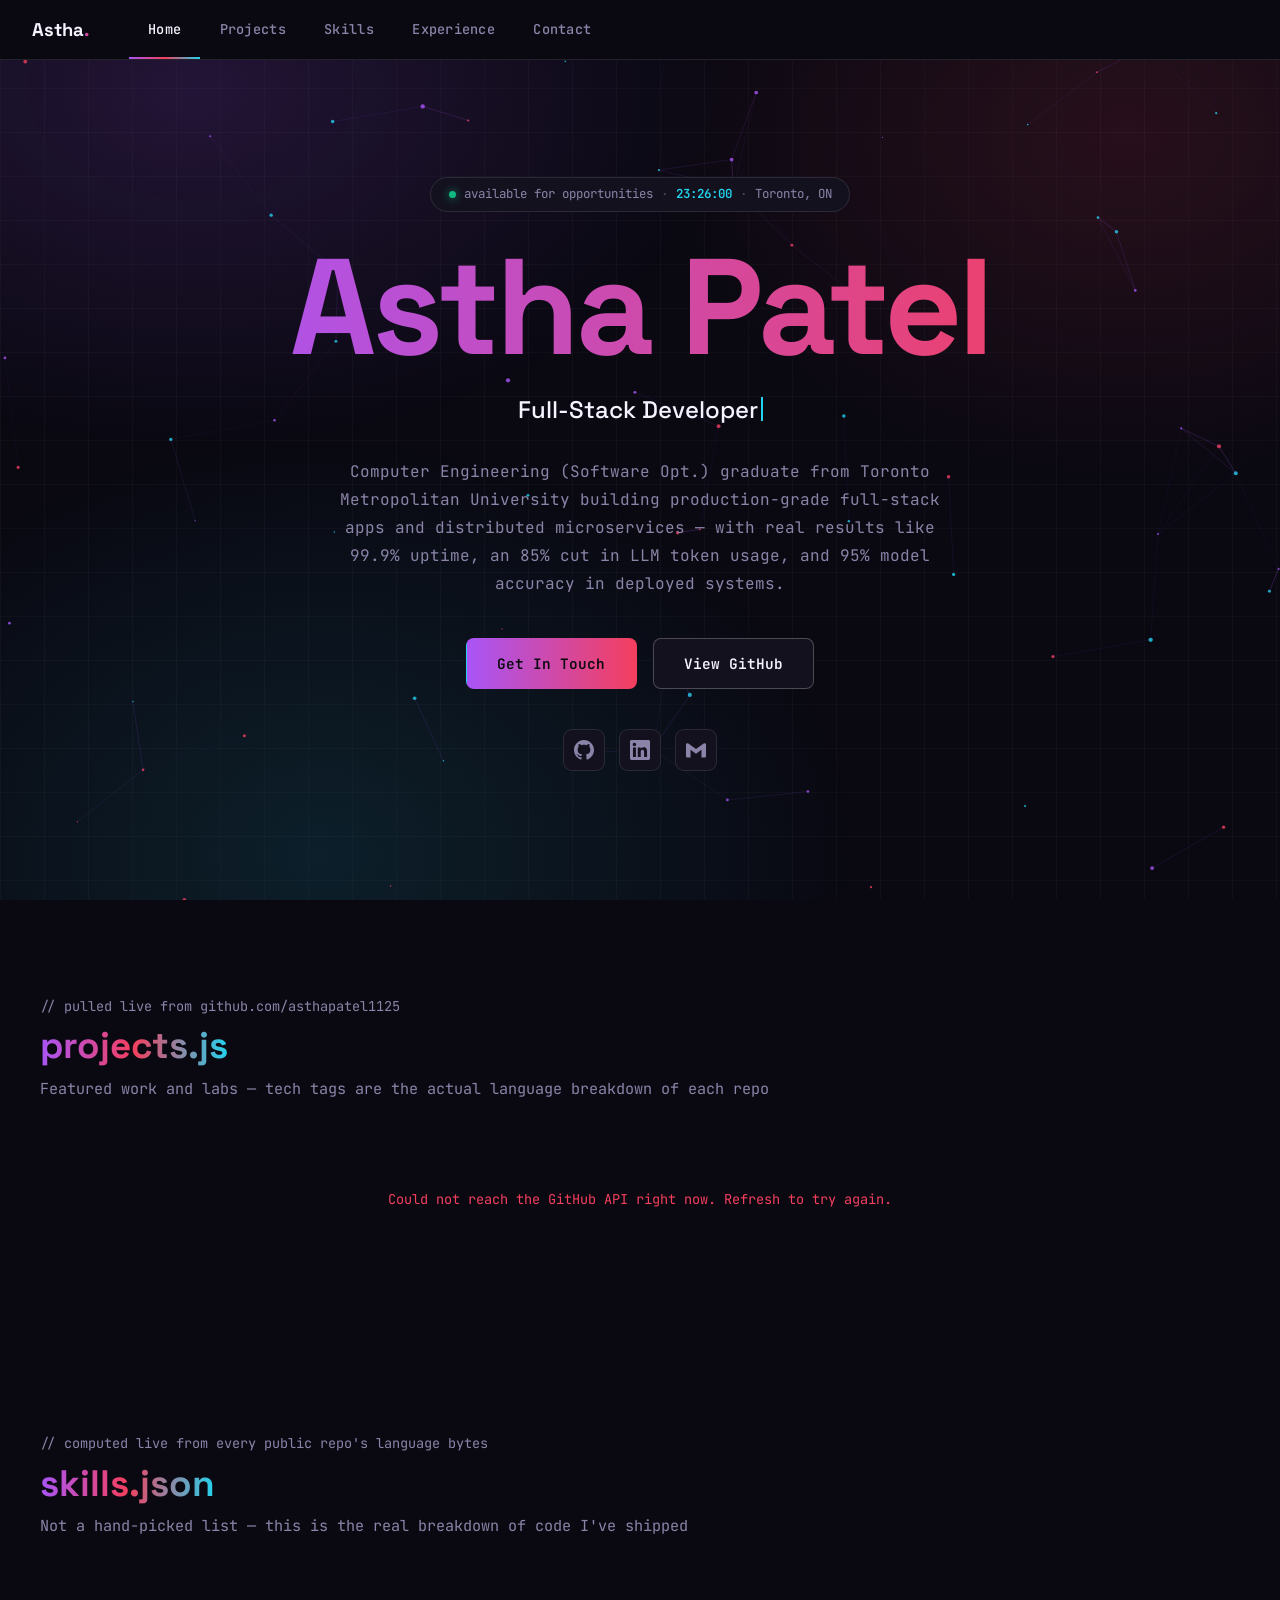
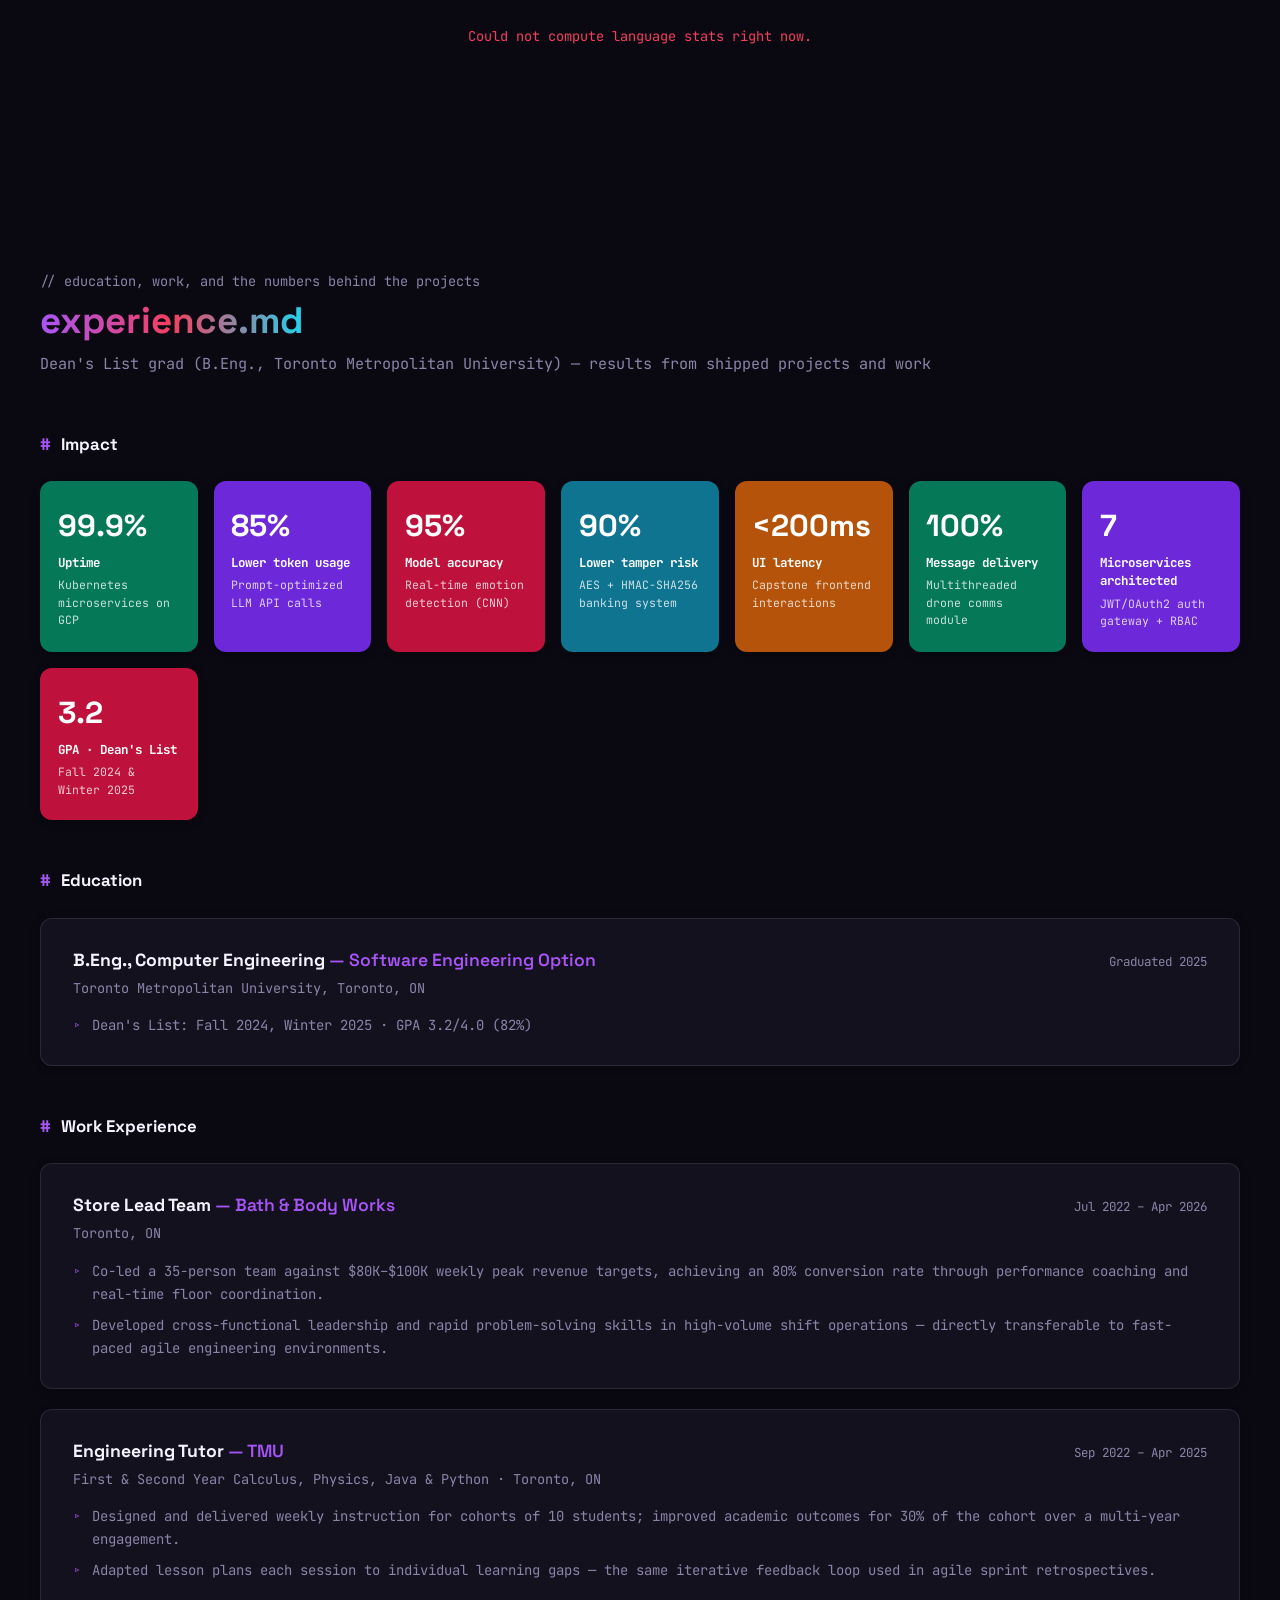
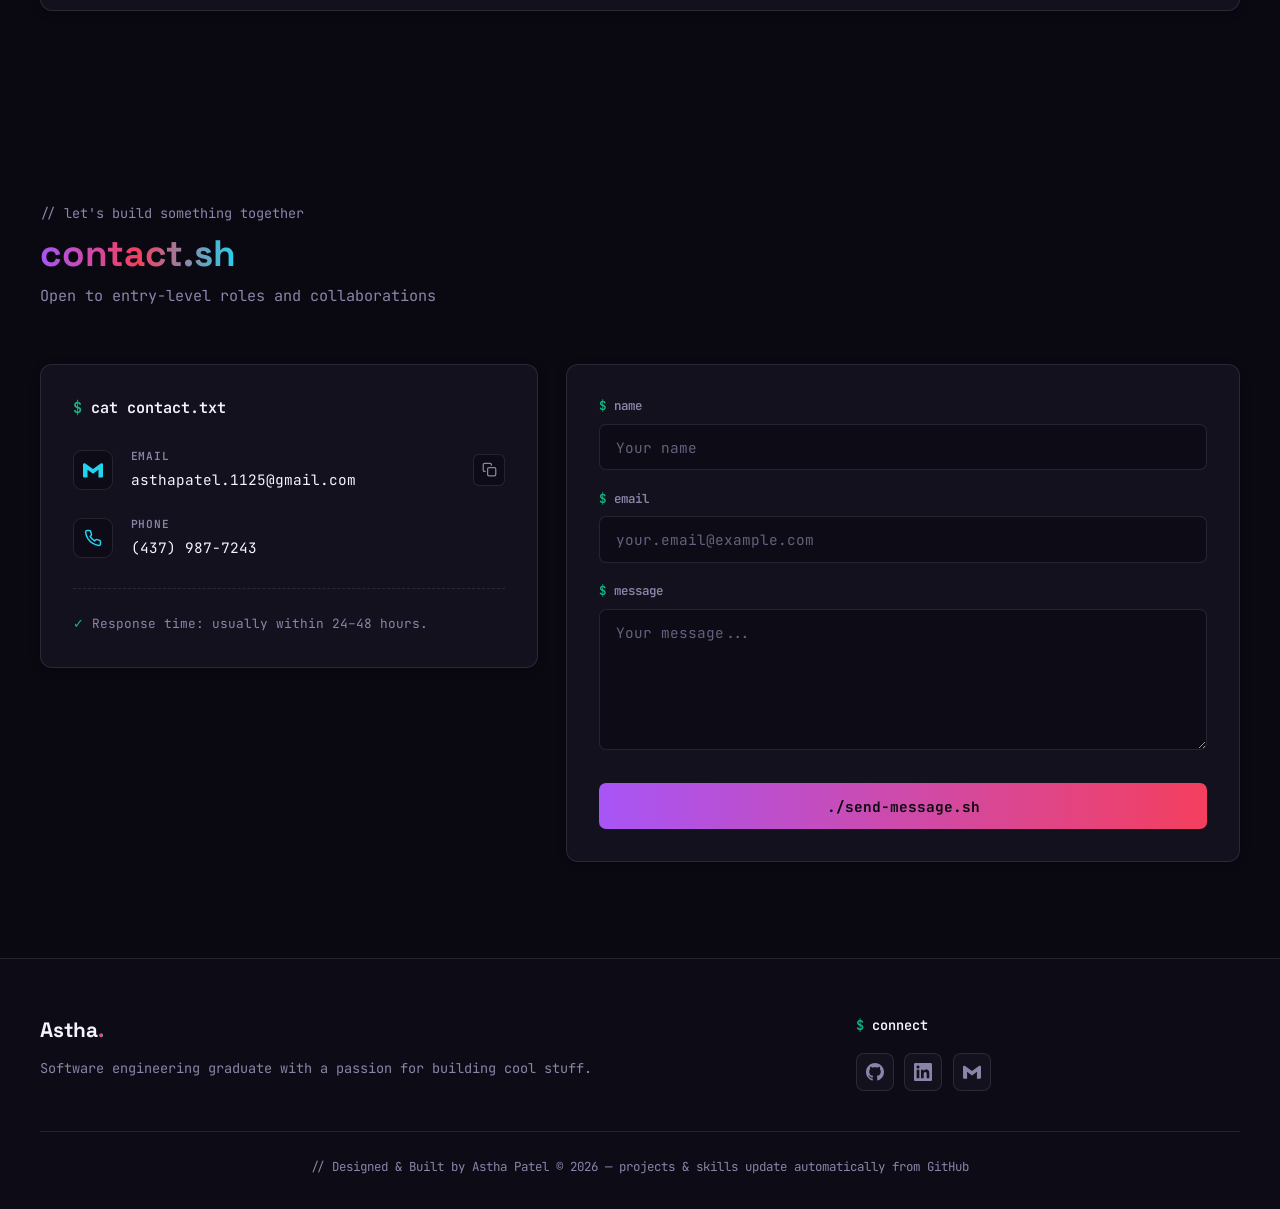
==== commit 10ea6d78: "updated UI" ====
--- a/src/frontend/index.html
+++ b/src/frontend/index.html
@@ -18,14 +18,14 @@
 
     <header class="header">
         <div class="logo">
-            <span>&lt;<span class="logo-accent">AP</span>/&gt;</span>
+            <span>Astha<span class="logo-accent">.</span></span>
         </div>
         <nav class="nav" id="main-nav">
-            <a href="#top" class="nav-link" data-section="top"><span class="file-dot file-dot-html"></span>index.html</a>
-            <a href="#projects" class="nav-link" data-section="projects"><span class="file-dot file-dot-js"></span>projects.js</a>
-            <a href="#skills" class="nav-link" data-section="skills"><span class="file-dot file-dot-json"></span>skills.json</a>
-            <a href="#experience" class="nav-link" data-section="experience"><span class="file-dot file-dot-md"></span>experience.md</a>
-            <a href="#contact" class="nav-link" data-section="contact"><span class="file-dot file-dot-sh"></span>contact.sh</a>
+            <a href="#top" class="nav-link" data-section="top">Home</a>
+            <a href="#projects" class="nav-link" data-section="projects">Projects</a>
+            <a href="#skills" class="nav-link" data-section="skills">Skills</a>
+            <a href="#experience" class="nav-link" data-section="experience">Experience</a>
+            <a href="#contact" class="nav-link" data-section="contact">Contact</a>
         </nav>
     </header>
 
@@ -85,6 +85,17 @@
             </div>
             <!-- Populated automatically by github.js from the GitHub API -->
             <div class="projects-grid"></div>
+
+            <div class="contribution-block reveal">
+                <p class="contribution-label">Live contribution activity — github.com/asthapatel1125</p>
+                <img
+                    class="contribution-graph"
+                    src="https://ghchart.rshah.org/a855f7/asthapatel1125"
+                    alt="Astha Patel's GitHub contribution graph"
+                    loading="lazy"
+                    onerror="this.closest('.contribution-block').style.display='none'"
+                >
+            </div>
         </div>
     </section>
 
@@ -225,6 +236,10 @@
                         <div class="contact-icon">
                             <svg width="18" height="18" viewBox="0 0 24 24" fill="none" stroke="currentColor" stroke-width="2" stroke-linecap="round" stroke-linejoin="round"><path d="M22 16.92v3a2 2 0 0 1-2.18 2 19.79 19.79 0 0 1-8.63-3.07 19.5 19.5 0 0 1-6-6 19.79 19.79 0 0 1-3.07-8.67A2 2 0 0 1 4.11 2h3a2 2 0 0 1 2 1.72c.127.96.361 1.903.7 2.81a2 2 0 0 1-.45 2.11L8.09 9.91a16 16 0 0 0 6 6l1.27-1.27a2 2 0 0 1 2.11-.45c.907.339 1.85.573 2.81.7A2 2 0 0 1 22 16.92z"/></svg>
                         </div>
+                        <div class="contact-details">
+                            <div class="contact-label">PHONE</div>
+                            <a href="tel:+14379877243" class="contact-value">(437) 987-7243</a>
+                        </div>
                     </div>
                     <p class="contact-note"><span class="green">✓</span> Response time: usually within 24–48 hours.</p>
                 </div>
@@ -260,7 +275,7 @@
             <div class="footer-grid">
                 <div class="footer-column">
                     <div class="footer-logo">
-                        <span>&lt;<span class="logo-accent">AP</span>/&gt;</span>
+                        <span>Astha<span class="logo-accent">.</span></span>
                     </div>
                     <p class="footer-description">
                         Software engineering graduate with a passion for building cool stuff.
--- a/src/frontend/intro_page.css
+++ b/src/frontend/intro_page.css
@@ -177,18 +177,16 @@
     position: relative;
     display: flex;
     align-items: center;
-    gap: 0.5rem;
     color: var(--text-dim);
     text-decoration: none;
     font-size: 0.85rem;
     font-weight: 500;
-    padding: 0 1.1rem;
+    letter-spacing: 0.02em;
+    padding: 0 1.2rem;
     height: 100%;
     white-space: nowrap;
-    border-right: 1px solid var(--border);
-    transition: color 0.2s ease, background 0.2s ease;
-}
-.nav-link:first-child { border-left: 1px solid var(--border); }
+    transition: color 0.2s ease;
+}
 .nav-link::after {
     content: '';
     position: absolute;
@@ -470,6 +468,25 @@
 }
 .fetch-error { color: var(--pink); }
 
+/* Live contribution graph strip */
+.contribution-block {
+    margin-top: 3rem;
+    padding: 1.75rem 2rem;
+    background: var(--surface);
+    border: 1px solid var(--border);
+    border-radius: 12px;
+    text-align: center;
+}
+.contribution-label {
+    font-size: 0.8rem;
+    color: var(--text-dim);
+    margin-bottom: 1.1rem;
+}
+.contribution-graph {
+    max-width: 100%;
+    height: auto;
+}
+
 /* ── Solid card base (project / exp / contact) ───────────── */
 .project-card,
 .exp-card,
@@ -491,74 +508,57 @@
 /* ── Project Cards ───────────────────────────────────────── */
 .projects-grid {
     display: grid;
-    grid-template-columns: repeat(auto-fit, minmax(400px, 1fr));
-    gap: 1.5rem;
+    grid-template-columns: repeat(auto-fit, minmax(320px, 1fr));
+    gap: 1.25rem;
 }
 
 .project-card {
-    overflow: hidden;
     border-top: 3px solid var(--accent, var(--violet));
-}
-
-.project-filebar {
-    display: flex;
-    align-items: center;
-    gap: 0.55rem;
-    padding: 0.65rem 1rem;
-    background: var(--inset);
-    border-bottom: 1px solid var(--border);
-    font-size: 0.78rem;
-    color: var(--text-dim);
-}
-.project-filebar .file-dot { width: 8px; height: 8px; }
-.star-count { margin-left: auto; color: var(--amber); font-size: 0.75rem; font-weight: 600; }
-
-.project-image {
-    width: 100%;
-    height: 200px;
+    padding: 1.6rem 1.75rem;
+}
+
+.project-header {
+    display: flex;
+    align-items: center;
+    gap: 0.6rem;
+    margin-bottom: 0.85rem;
+}
+.project-header .file-dot { width: 8px; height: 8px; }
+.star-count { color: var(--amber); font-size: 0.78rem; font-weight: 600; flex-shrink: 0; }
+
+.project-title {
+    font-family: var(--display);
+    font-size: 1.08rem;
+    font-weight: 600;
+    color: var(--text);
+    text-transform: capitalize;
+    flex: 1;
+}
+
+.project-description {
+    font-size: 0.87rem;
+    color: var(--text-dim);
+    line-height: 1.65;
+    margin-bottom: 1.2rem;
+    min-height: 2.6em;
+}
+
+.project-langbar { margin-bottom: 1.2rem; }
+
+.langbar-track {
+    display: flex;
+    height: 6px;
+    border-radius: 4px;
     overflow: hidden;
     background: var(--inset);
-}
-.project-image img {
-    width: 100%;
-    height: 100%;
-    object-fit: cover;
-    transition: transform 0.4s ease;
-}
-.project-card:hover .project-image img { transform: scale(1.04); }
-
-.project-content { padding: 1.5rem; }
-
-.project-title {
-    font-family: var(--display);
-    font-size: 1.1rem;
-    font-weight: 600;
-    color: var(--text);
-    margin-bottom: 0.65rem;
-    text-transform: capitalize;
-}
-
-.project-description {
-    font-size: 0.87rem;
-    color: var(--text-dim);
-    line-height: 1.65;
-    margin-bottom: 1.1rem;
-}
-
-.project-tech {
-    display: flex;
-    flex-wrap: wrap;
-    gap: 0.4rem;
-    margin-bottom: 1.4rem;
-}
-
-/* Solid-fill tech pills — real color, not a tinted outline */
-.tech-tag {
-    padding: 0.28rem 0.7rem;
-    border-radius: 6px;
+    margin-bottom: 0.55rem;
+}
+.langbar-seg { height: 100%; }
+
+.langbar-legend {
     font-size: 0.74rem;
-    font-weight: 700;
-    border: none;
+    color: var(--text-dim);
+    letter-spacing: 0.01em;
 }
 
 .project-links { display: flex; gap: 1.5rem; }
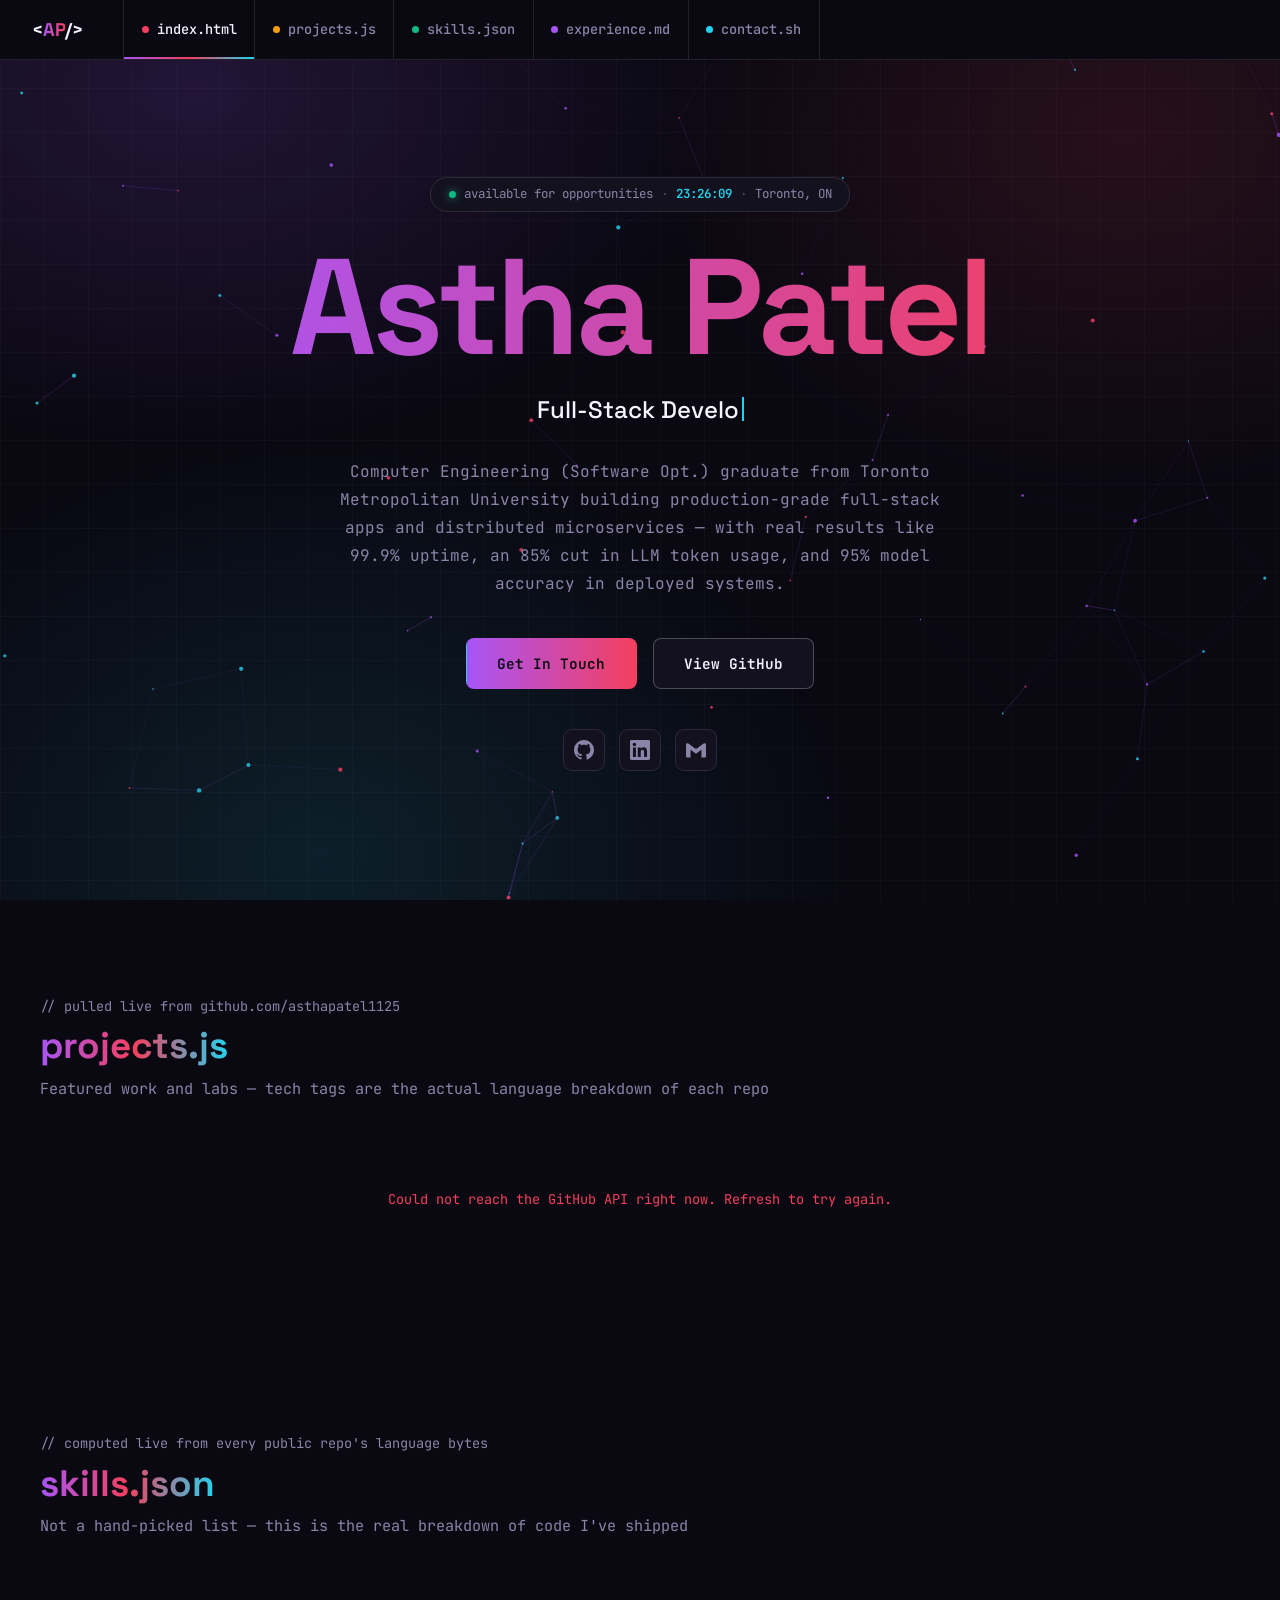
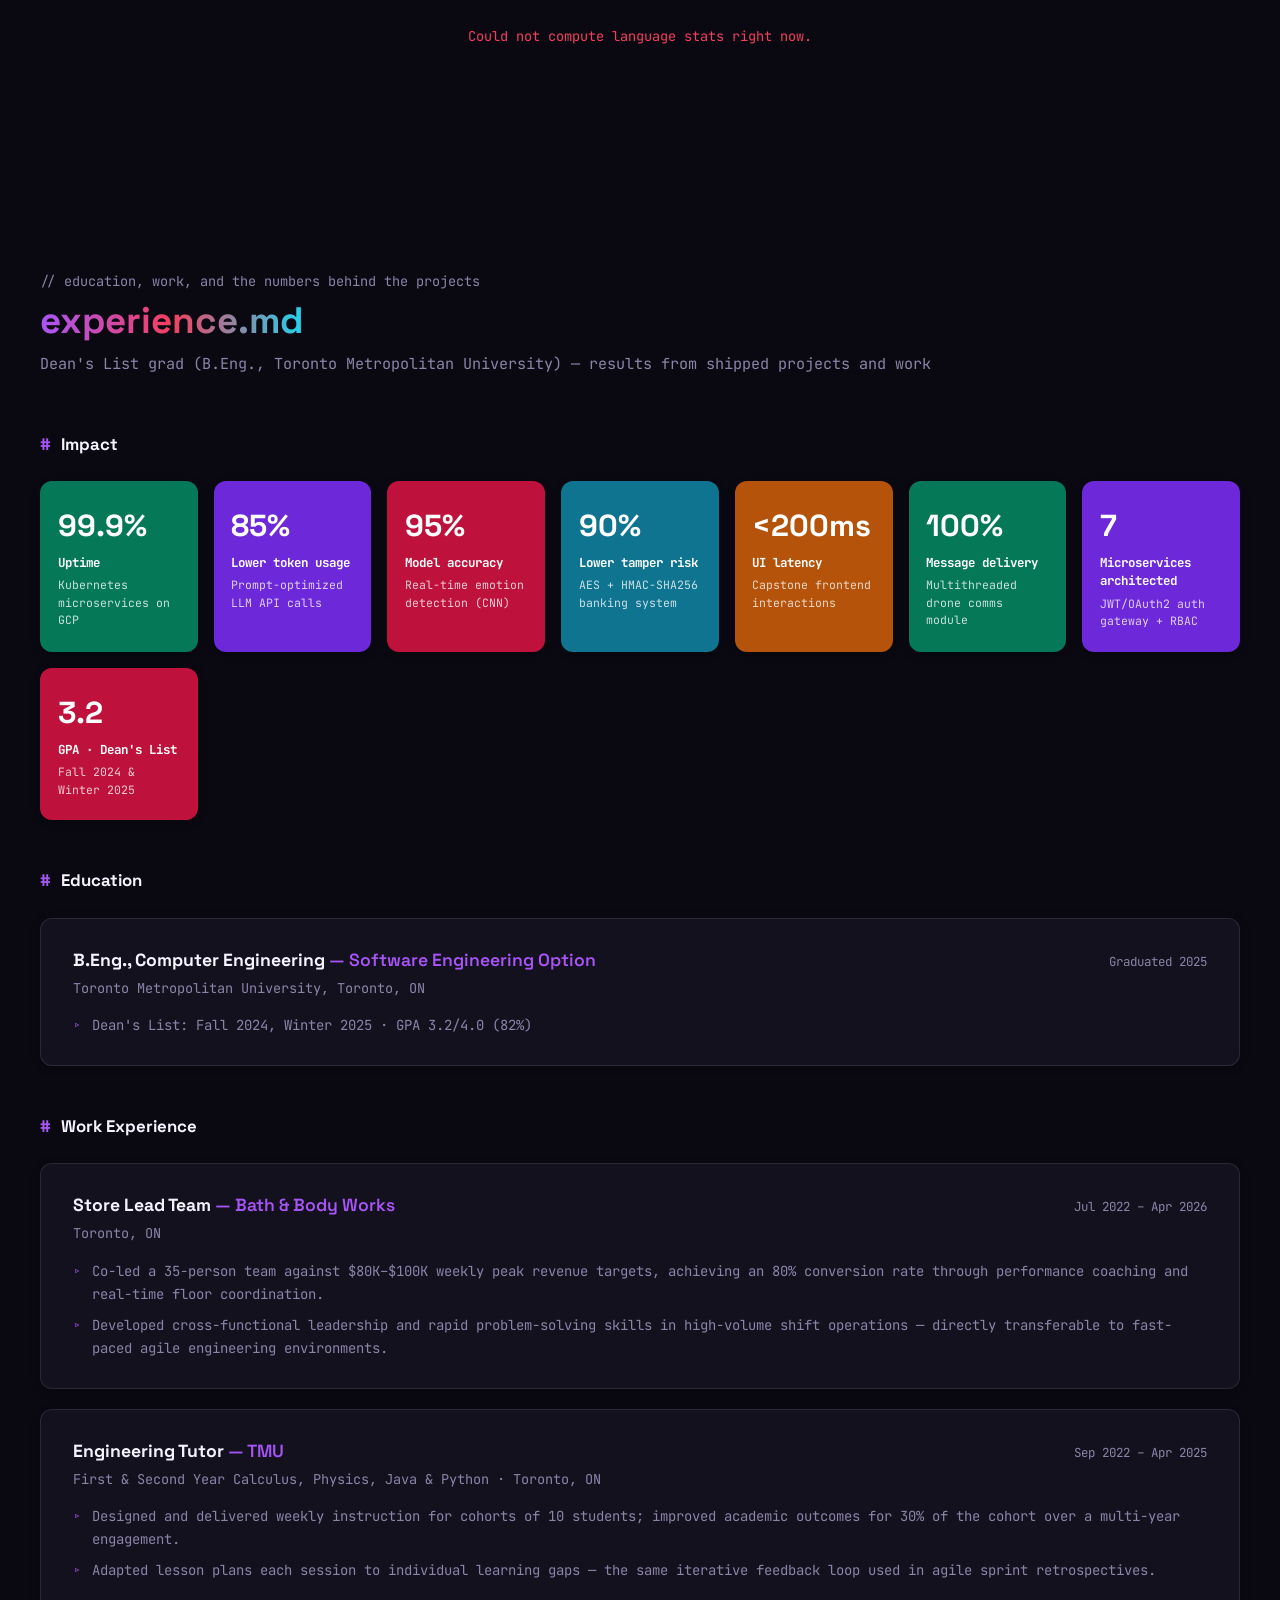
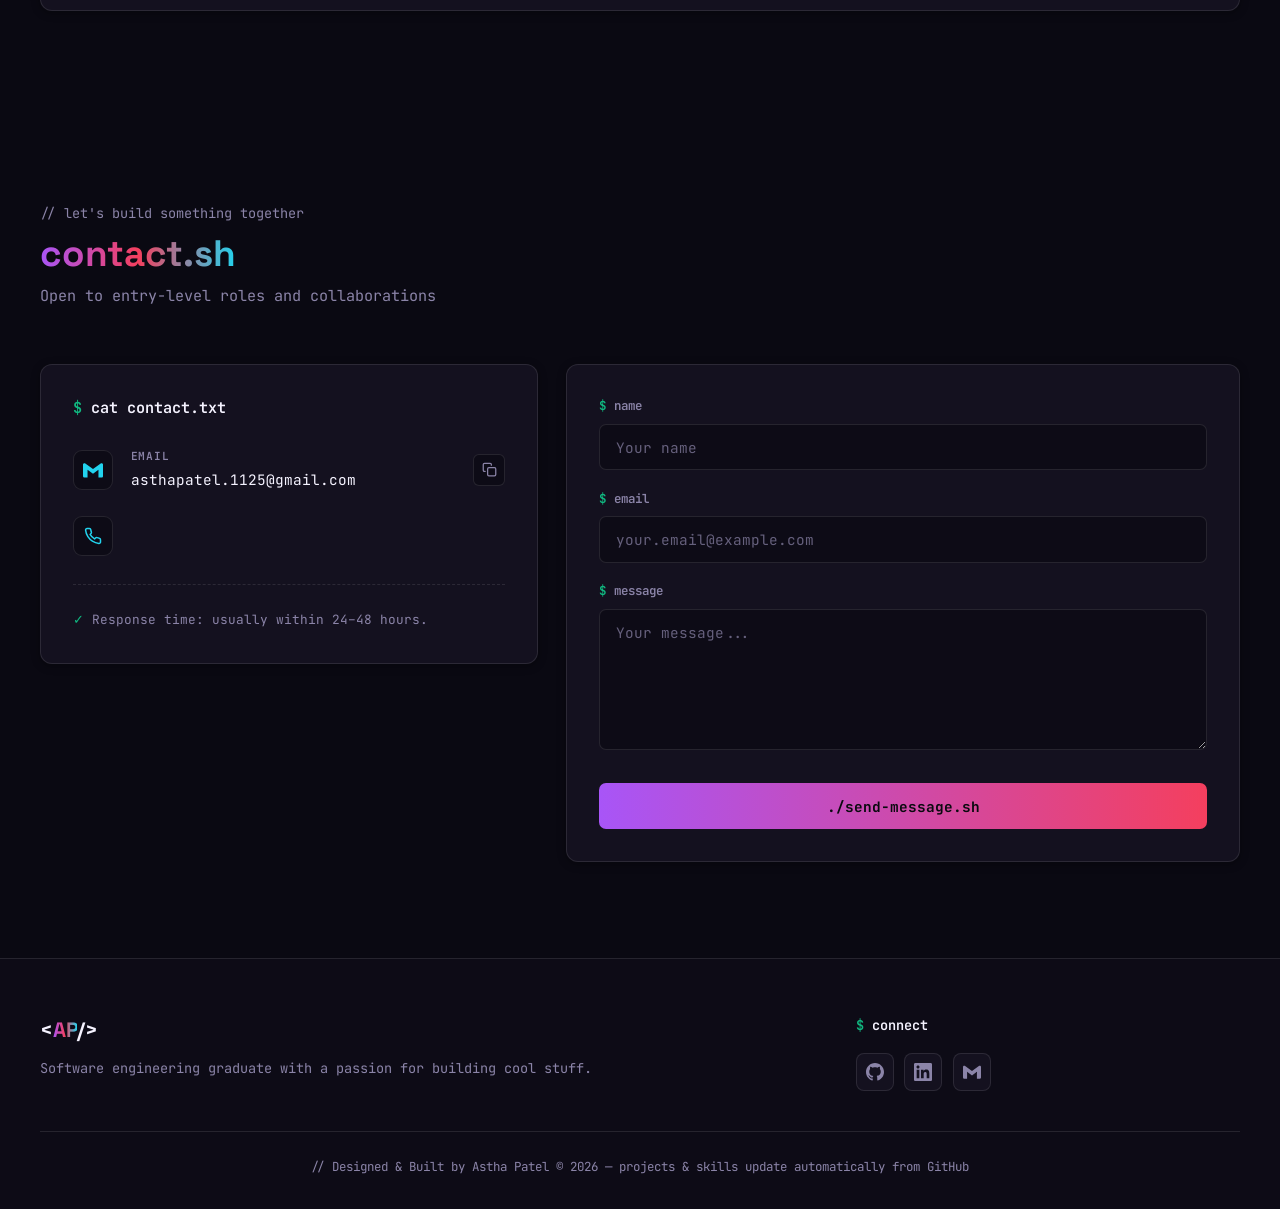
==== commit 7cbc58a8: "reverted changes" ====
--- a/src/frontend/index.html
+++ b/src/frontend/index.html
@@ -18,14 +18,14 @@
 
     <header class="header">
         <div class="logo">
-            <span>Astha<span class="logo-accent">.</span></span>
+            <span>&lt;<span class="logo-accent">AP</span>/&gt;</span>
         </div>
         <nav class="nav" id="main-nav">
-            <a href="#top" class="nav-link" data-section="top">Home</a>
-            <a href="#projects" class="nav-link" data-section="projects">Projects</a>
-            <a href="#skills" class="nav-link" data-section="skills">Skills</a>
-            <a href="#experience" class="nav-link" data-section="experience">Experience</a>
-            <a href="#contact" class="nav-link" data-section="contact">Contact</a>
+            <a href="#top" class="nav-link" data-section="top"><span class="file-dot file-dot-html"></span>index.html</a>
+            <a href="#projects" class="nav-link" data-section="projects"><span class="file-dot file-dot-js"></span>projects.js</a>
+            <a href="#skills" class="nav-link" data-section="skills"><span class="file-dot file-dot-json"></span>skills.json</a>
+            <a href="#experience" class="nav-link" data-section="experience"><span class="file-dot file-dot-md"></span>experience.md</a>
+            <a href="#contact" class="nav-link" data-section="contact"><span class="file-dot file-dot-sh"></span>contact.sh</a>
         </nav>
     </header>
 
@@ -85,17 +85,6 @@
             </div>
             <!-- Populated automatically by github.js from the GitHub API -->
             <div class="projects-grid"></div>
-
-            <div class="contribution-block reveal">
-                <p class="contribution-label">Live contribution activity — github.com/asthapatel1125</p>
-                <img
-                    class="contribution-graph"
-                    src="https://ghchart.rshah.org/a855f7/asthapatel1125"
-                    alt="Astha Patel's GitHub contribution graph"
-                    loading="lazy"
-                    onerror="this.closest('.contribution-block').style.display='none'"
-                >
-            </div>
         </div>
     </section>
 
@@ -236,10 +225,6 @@
                         <div class="contact-icon">
                             <svg width="18" height="18" viewBox="0 0 24 24" fill="none" stroke="currentColor" stroke-width="2" stroke-linecap="round" stroke-linejoin="round"><path d="M22 16.92v3a2 2 0 0 1-2.18 2 19.79 19.79 0 0 1-8.63-3.07 19.5 19.5 0 0 1-6-6 19.79 19.79 0 0 1-3.07-8.67A2 2 0 0 1 4.11 2h3a2 2 0 0 1 2 1.72c.127.96.361 1.903.7 2.81a2 2 0 0 1-.45 2.11L8.09 9.91a16 16 0 0 0 6 6l1.27-1.27a2 2 0 0 1 2.11-.45c.907.339 1.85.573 2.81.7A2 2 0 0 1 22 16.92z"/></svg>
                         </div>
-                        <div class="contact-details">
-                            <div class="contact-label">PHONE</div>
-                            <a href="tel:+14379877243" class="contact-value">(437) 987-7243</a>
-                        </div>
                     </div>
                     <p class="contact-note"><span class="green">✓</span> Response time: usually within 24–48 hours.</p>
                 </div>
@@ -275,7 +260,7 @@
             <div class="footer-grid">
                 <div class="footer-column">
                     <div class="footer-logo">
-                        <span>Astha<span class="logo-accent">.</span></span>
+                        <span>&lt;<span class="logo-accent">AP</span>/&gt;</span>
                     </div>
                     <p class="footer-description">
                         Software engineering graduate with a passion for building cool stuff.
--- a/src/frontend/intro_page.css
+++ b/src/frontend/intro_page.css
@@ -177,16 +177,18 @@
     position: relative;
     display: flex;
     align-items: center;
+    gap: 0.5rem;
     color: var(--text-dim);
     text-decoration: none;
     font-size: 0.85rem;
     font-weight: 500;
-    letter-spacing: 0.02em;
-    padding: 0 1.2rem;
+    padding: 0 1.1rem;
     height: 100%;
     white-space: nowrap;
-    transition: color 0.2s ease;
-}
+    border-right: 1px solid var(--border);
+    transition: color 0.2s ease, background 0.2s ease;
+}
+.nav-link:first-child { border-left: 1px solid var(--border); }
 .nav-link::after {
     content: '';
     position: absolute;
@@ -468,25 +470,6 @@
 }
 .fetch-error { color: var(--pink); }
 
-/* Live contribution graph strip */
-.contribution-block {
-    margin-top: 3rem;
-    padding: 1.75rem 2rem;
-    background: var(--surface);
-    border: 1px solid var(--border);
-    border-radius: 12px;
-    text-align: center;
-}
-.contribution-label {
-    font-size: 0.8rem;
-    color: var(--text-dim);
-    margin-bottom: 1.1rem;
-}
-.contribution-graph {
-    max-width: 100%;
-    height: auto;
-}
-
 /* ── Solid card base (project / exp / contact) ───────────── */
 .project-card,
 .exp-card,
@@ -543,22 +526,20 @@
     min-height: 2.6em;
 }
 
-.project-langbar { margin-bottom: 1.2rem; }
-
-.langbar-track {
-    display: flex;
-    height: 6px;
-    border-radius: 4px;
-    overflow: hidden;
-    background: var(--inset);
-    margin-bottom: 0.55rem;
-}
-.langbar-seg { height: 100%; }
-
-.langbar-legend {
+.project-tech {
+    display: flex;
+    flex-wrap: wrap;
+    gap: 0.4rem;
+    margin-bottom: 1.4rem;
+}
+
+/* Solid-fill tech pills — real color, not a tinted outline */
+.tech-tag {
+    padding: 0.28rem 0.7rem;
+    border-radius: 6px;
     font-size: 0.74rem;
-    color: var(--text-dim);
-    letter-spacing: 0.01em;
+    font-weight: 700;
+    border: none;
 }
 
 .project-links { display: flex; gap: 1.5rem; }
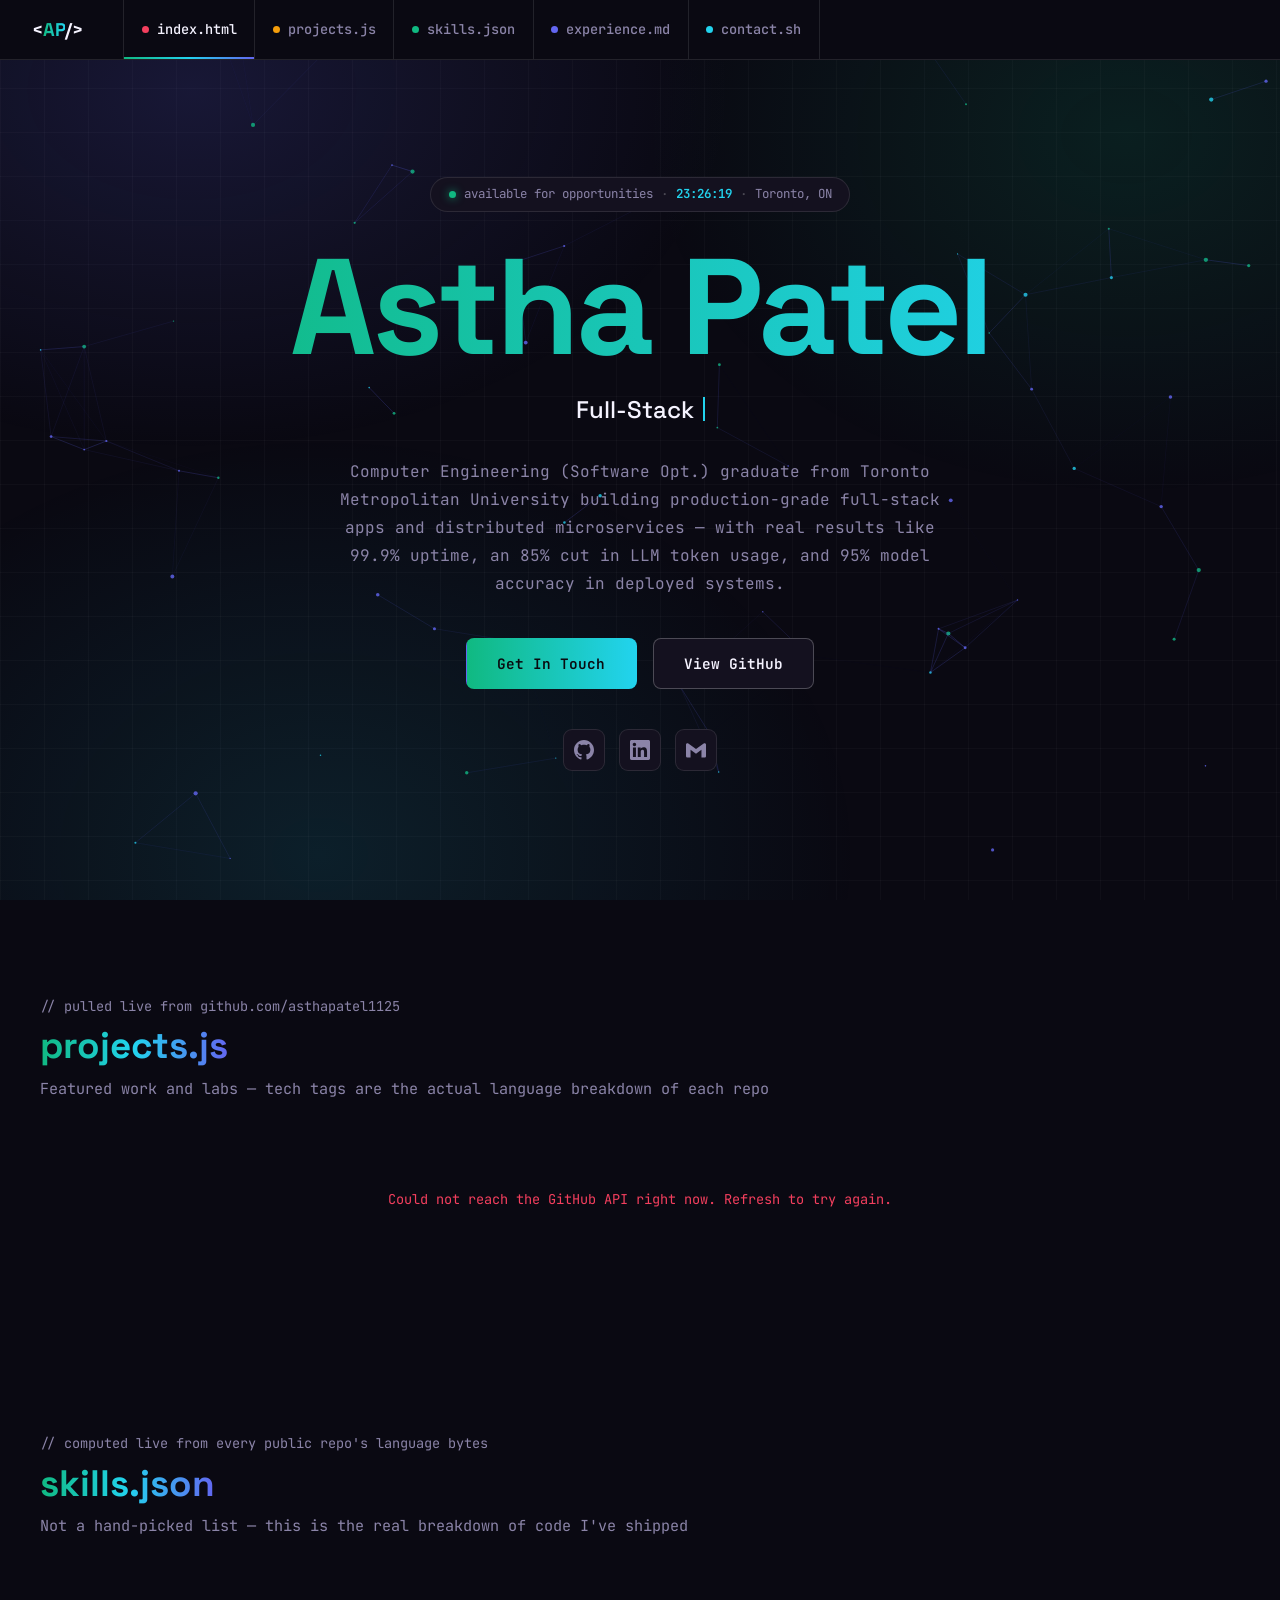
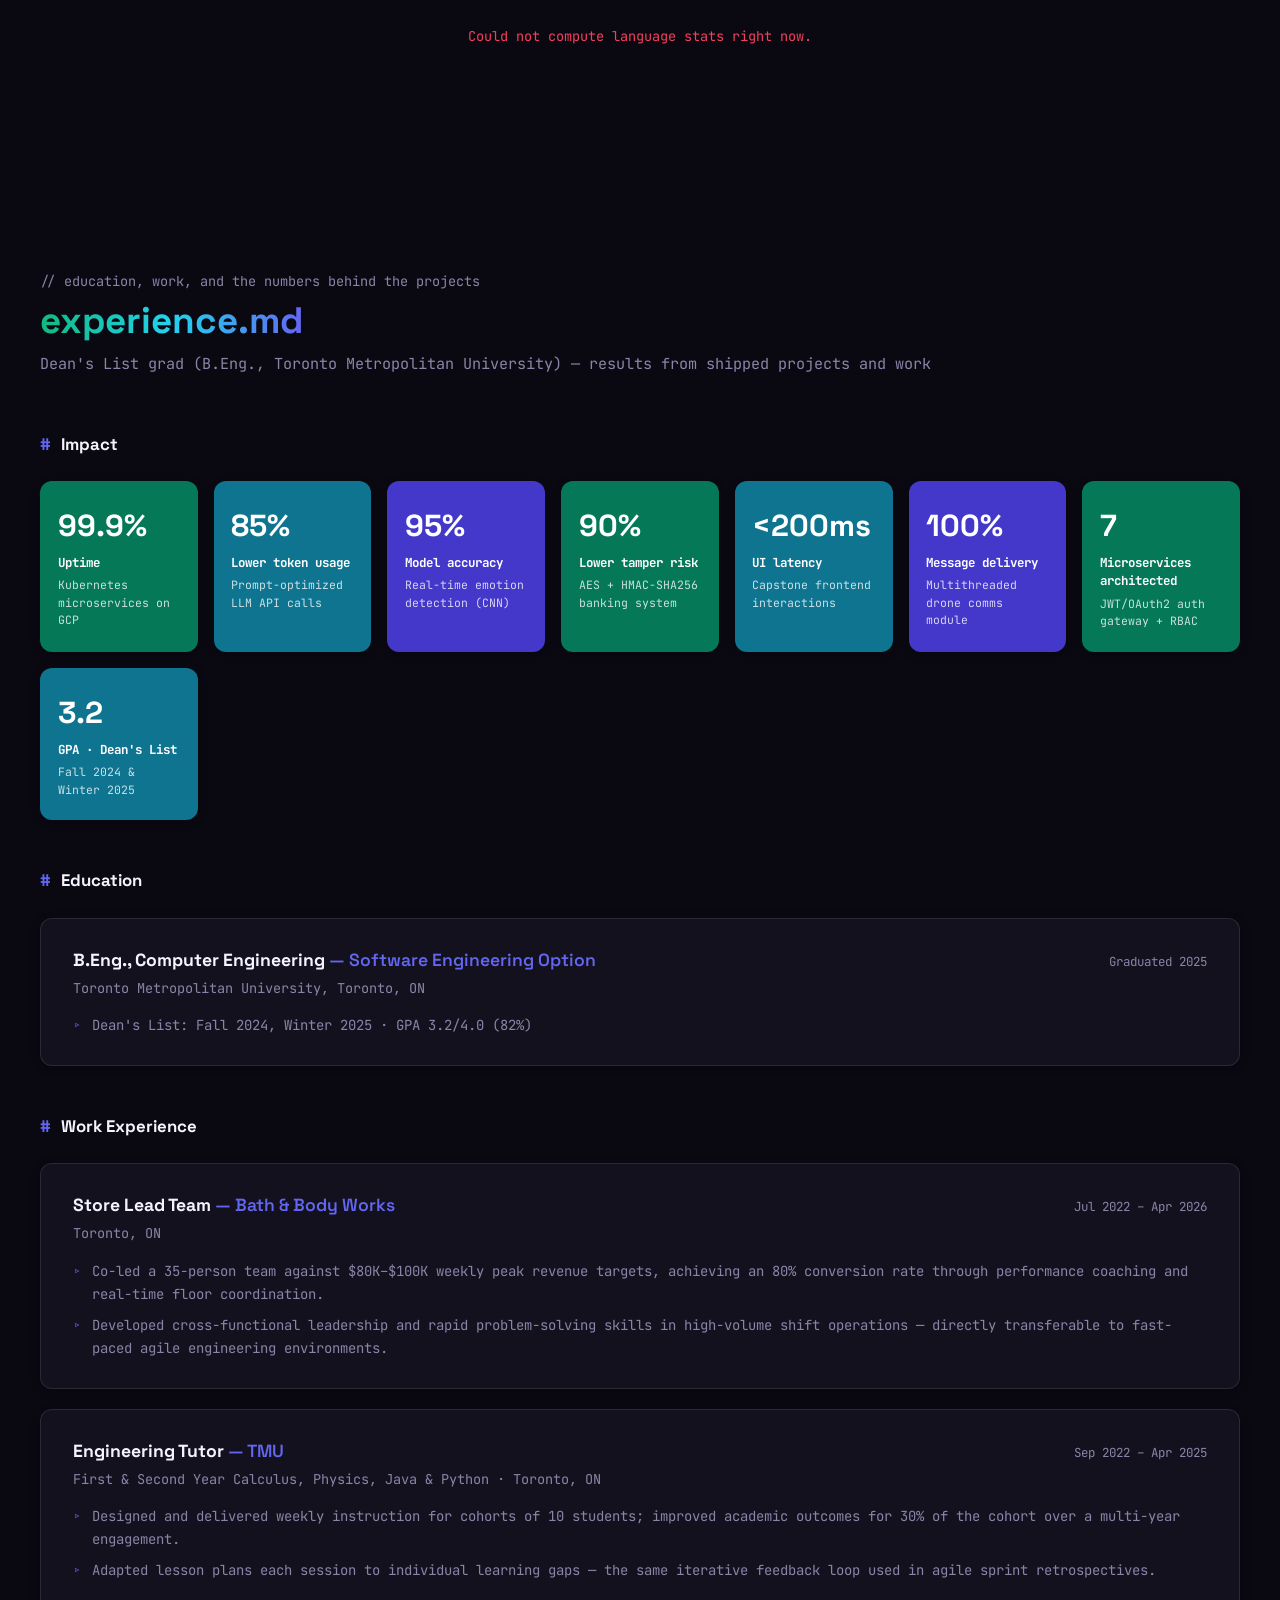
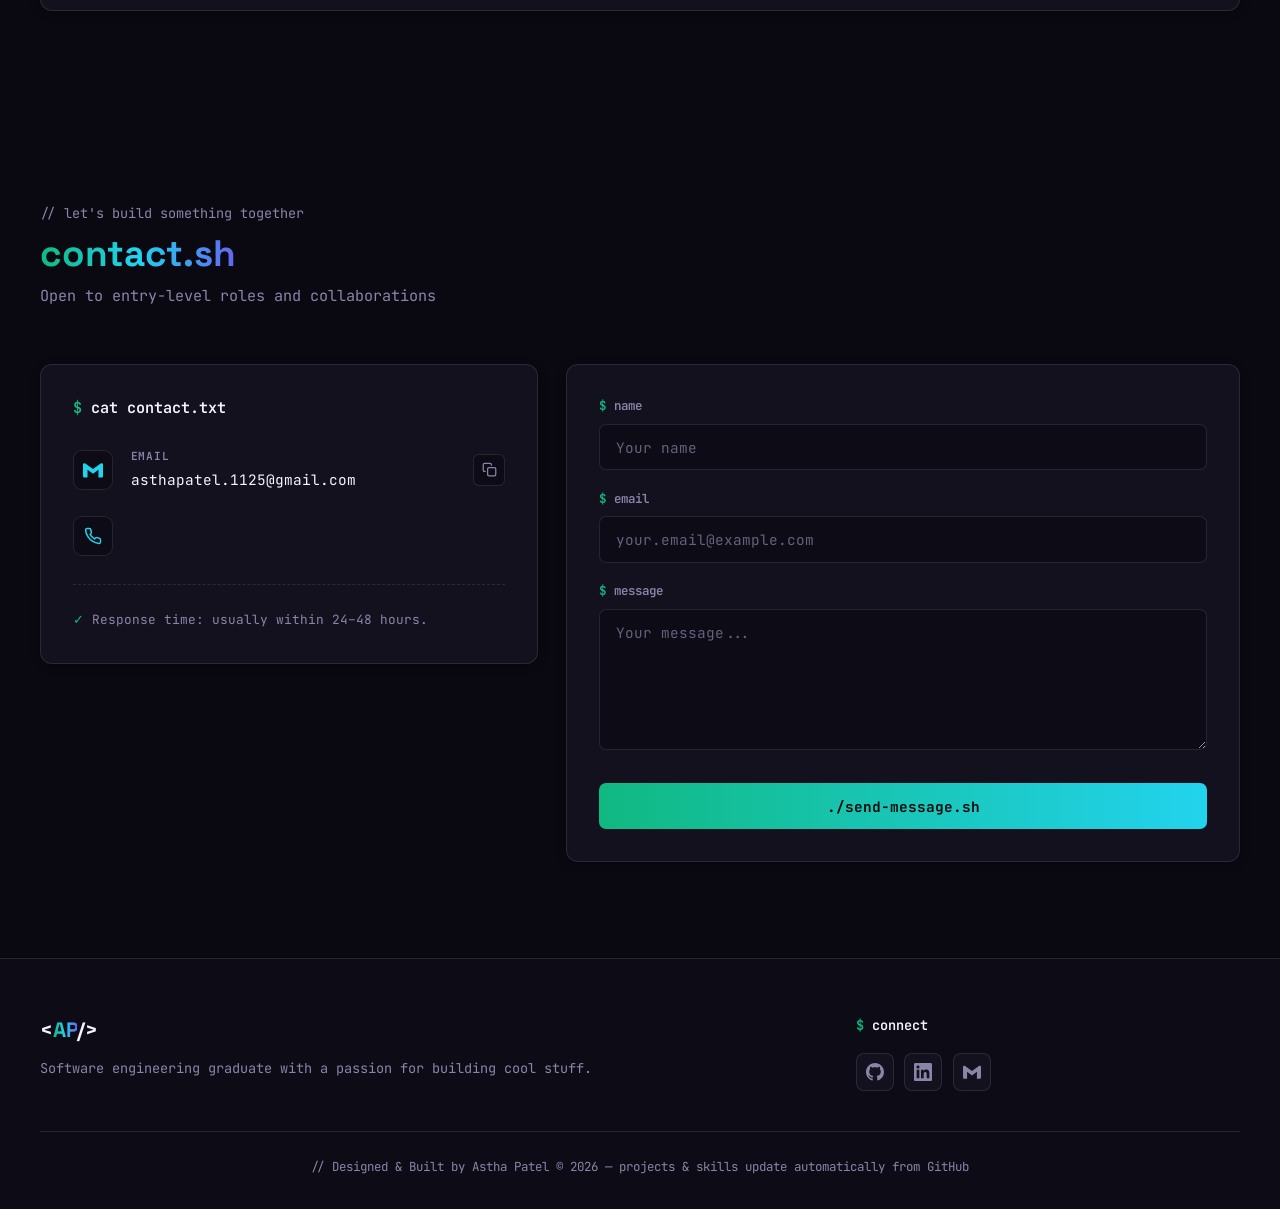
==== commit 30cd9f67: "UI updated" ====
--- a/src/frontend/index.html
+++ b/src/frontend/index.html
@@ -9,7 +9,7 @@
     <link rel="preconnect" href="https://fonts.googleapis.com">
     <link rel="preconnect" href="https://fonts.gstatic.com" crossorigin>
     <link href="https://fonts.googleapis.com/css2?family=Space+Grotesk:wght@500;600;700&family=JetBrains+Mono:wght@400;500;600;700;800&display=swap" rel="stylesheet">
-    <link rel="icon" href="data:image/svg+xml,%3Csvg xmlns='http://www.w3.org/2000/svg' viewBox='0 0 24 24'%3E%3Crect width='24' height='24' rx='5' fill='%2308070f'/%3E%3Ctext x='12' y='16.5' font-family='monospace' font-size='11' font-weight='700' fill='%23a855f7' text-anchor='middle'%3E%3C/%3E%3C/text%3E%3C/svg%3E">
+    <link rel="icon" href="data:image/svg+xml,%3Csvg xmlns='http://www.w3.org/2000/svg' viewBox='0 0 24 24'%3E%3Crect width='24' height='24' rx='5' fill='%2308070f'/%3E%3Ctext x='12' y='16.5' font-family='monospace' font-size='11' font-weight='700' fill='%236366f1' text-anchor='middle'%3E%3C/%3E%3C/text%3E%3C/svg%3E">
 </head>
 <body>
     <div class="scroll-progress" id="scroll-progress"></div>
@@ -116,37 +116,37 @@
                     <div class="metric-label">Uptime</div>
                     <div class="metric-context">Kubernetes microservices on GCP</div>
                 </div>
-                <div class="metric-card reveal tilt-card" style="--accent:var(--violet-fill)">
+                <div class="metric-card reveal tilt-card" style="--accent:var(--cyan-fill)">
                     <div class="metric-value">85%</div>
                     <div class="metric-label">Lower token usage</div>
                     <div class="metric-context">Prompt-optimized LLM API calls</div>
                 </div>
-                <div class="metric-card reveal tilt-card" style="--accent:var(--pink-fill)">
+                <div class="metric-card reveal tilt-card" style="--accent:var(--violet-fill)">
                     <div class="metric-value">95%</div>
                     <div class="metric-label">Model accuracy</div>
                     <div class="metric-context">Real-time emotion detection (CNN)</div>
                 </div>
-                <div class="metric-card reveal tilt-card" style="--accent:var(--cyan-fill)">
+                <div class="metric-card reveal tilt-card" style="--accent:var(--emerald-fill)">
                     <div class="metric-value">90%</div>
                     <div class="metric-label">Lower tamper risk</div>
                     <div class="metric-context">AES + HMAC-SHA256 banking system</div>
                 </div>
-                <div class="metric-card reveal tilt-card" style="--accent:var(--amber-fill)">
+                <div class="metric-card reveal tilt-card" style="--accent:var(--cyan-fill)">
                     <div class="metric-value">&lt;200ms</div>
                     <div class="metric-label">UI latency</div>
                     <div class="metric-context">Capstone frontend interactions</div>
                 </div>
-                <div class="metric-card reveal tilt-card" style="--accent:var(--emerald-fill)">
+                <div class="metric-card reveal tilt-card" style="--accent:var(--violet-fill)">
                     <div class="metric-value">100%</div>
                     <div class="metric-label">Message delivery</div>
                     <div class="metric-context">Multithreaded drone comms module</div>
                 </div>
-                <div class="metric-card reveal tilt-card" style="--accent:var(--violet-fill)">
+                <div class="metric-card reveal tilt-card" style="--accent:var(--emerald-fill)">
                     <div class="metric-value">7</div>
                     <div class="metric-label">Microservices architected</div>
                     <div class="metric-context">JWT/OAuth2 auth gateway + RBAC</div>
                 </div>
-                <div class="metric-card reveal tilt-card" style="--accent:var(--pink-fill)">
+                <div class="metric-card reveal tilt-card" style="--accent:var(--cyan-fill)">
                     <div class="metric-value">3.2</div>
                     <div class="metric-label">GPA · Dean's List</div>
                     <div class="metric-context">Fall 2024 &amp; Winter 2025</div>
--- a/src/frontend/intro_page.css
+++ b/src/frontend/intro_page.css
@@ -16,20 +16,18 @@
     --text: #f5f3ff;
     --text-dim: #8b84a8;
 
-    --violet: #a855f7;
+    --violet: #6366f1;
     --pink: #f43f5e;
     --cyan: #22d3ee;
     --emerald: #10b981;
     --amber: #f59e0b;
 
     /* Deeper, fully-opaque fills for solid color-block tiles — chosen so white text sits at solid contrast */
-    --violet-fill: #6d28d9;
-    --pink-fill: #be123c;
+    --violet-fill: #4338ca;
     --cyan-fill: #0e7490;
     --emerald-fill: #047857;
-    --amber-fill: #b45309;
-
-    --gradient: linear-gradient(90deg, var(--violet), var(--pink), var(--cyan));
+
+    --gradient: linear-gradient(90deg, var(--emerald), var(--cyan), var(--violet));
 
     --mono: 'JetBrains Mono', 'Fira Code', ui-monospace, monospace;
     --display: 'Space Grotesk', 'JetBrains Mono', sans-serif;
@@ -95,7 +93,7 @@
     width: 440px;
     height: 440px;
     border-radius: 50%;
-    background: radial-gradient(circle, rgba(168, 85, 247, 0.20) 0%, rgba(244, 63, 94, 0.10) 45%, transparent 70%);
+    background: radial-gradient(circle, rgba(99, 102, 241, 0.20) 0%, rgba(34, 211, 238, 0.10) 45%, transparent 70%);
     pointer-events: none;
     z-index: 1;
     opacity: 0;
@@ -227,8 +225,8 @@
     z-index: 1;
     overflow: hidden;
     background:
-        radial-gradient(ellipse 900px 600px at 15% 10%, rgba(168, 85, 247, 0.16), transparent 60%),
-        radial-gradient(ellipse 800px 600px at 88% 15%, rgba(244, 63, 94, 0.13), transparent 60%),
+        radial-gradient(ellipse 900px 600px at 15% 10%, rgba(99, 102, 241, 0.16), transparent 60%),
+        radial-gradient(ellipse 800px 600px at 88% 15%, rgba(16, 185, 129, 0.13), transparent 60%),
         radial-gradient(ellipse 900px 700px at 25% 95%, rgba(34, 211, 238, 0.11), transparent 60%);
 }
 
@@ -289,7 +287,7 @@
     line-height: 0.94;
     letter-spacing: -0.03em;
     margin-bottom: 1.25rem;
-    background: linear-gradient(90deg, var(--violet), var(--pink), var(--cyan), var(--violet));
+    background: linear-gradient(90deg, var(--emerald), var(--cyan), var(--violet), var(--emerald));
     background-size: 300% 100%;
     -webkit-background-clip: text;
     background-clip: text;
@@ -363,7 +361,7 @@
 .btn-primary:hover {
     background-position: 100% 0;
     transform: translateY(-2px);
-    box-shadow: 0 12px 30px rgba(168, 85, 247, 0.35);
+    box-shadow: 0 12px 30px rgba(99, 102, 241, 0.35);
 }
 
 .btn-secondary {
@@ -817,7 +815,7 @@
 .form-textarea:focus {
     outline: none;
     border-color: var(--violet);
-    box-shadow: 0 0 0 3px rgba(168, 85, 247, 0.2);
+    box-shadow: 0 0 0 3px rgba(99, 102, 241, 0.2);
 }
 .form-input::placeholder,
 .form-textarea::placeholder { color: var(--text-dim); opacity: 0.7; }
@@ -836,15 +834,15 @@
     cursor: pointer;
     transition: all 0.2s ease;
 }
-.form-submit:hover { background-position: 100% 0; transform: translateY(-2px); box-shadow: 0 12px 30px rgba(168, 85, 247, 0.32); }
+.form-submit:hover { background-position: 100% 0; transform: translateY(-2px); box-shadow: 0 12px 30px rgba(99, 102, 241, 0.32); }
 .form-submit:disabled { opacity: 0.6; cursor: not-allowed; transform: none; }
 .form-submit:active:not(:disabled) { transform: translateY(0); }
 
 /* ── Easter-egg pulse ─────────────────────────────────────── */
 .pulse-once { animation: pulse-once-kf 0.9s ease; }
 @keyframes pulse-once-kf {
-    0% { box-shadow: 0 0 0 0 rgba(168, 85, 247, 0.5); }
-    100% { box-shadow: 0 0 0 22px rgba(168, 85, 247, 0); }
+    0% { box-shadow: 0 0 0 0 rgba(99, 102, 241, 0.5); }
+    100% { box-shadow: 0 0 0 22px rgba(99, 102, 241, 0); }
 }
 
 /* ── Footer ──────────────────────────────────────────────── */
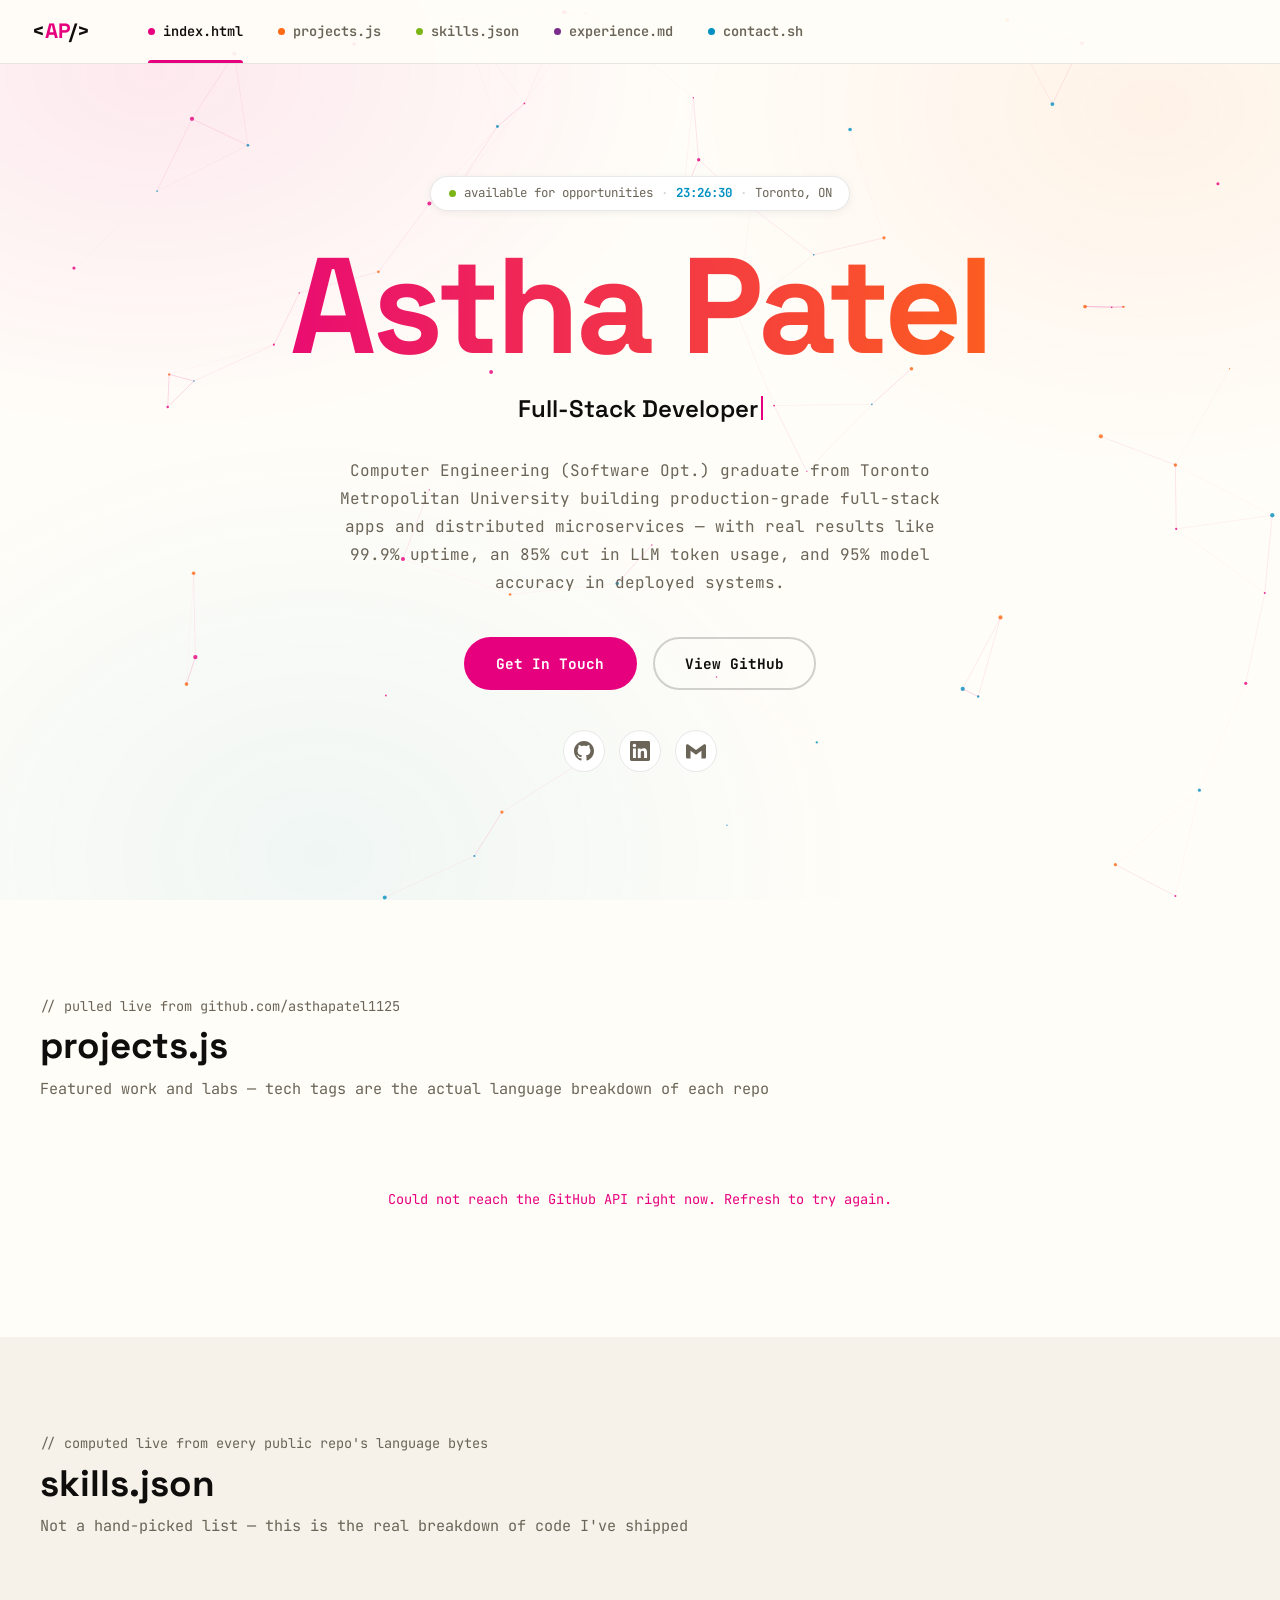
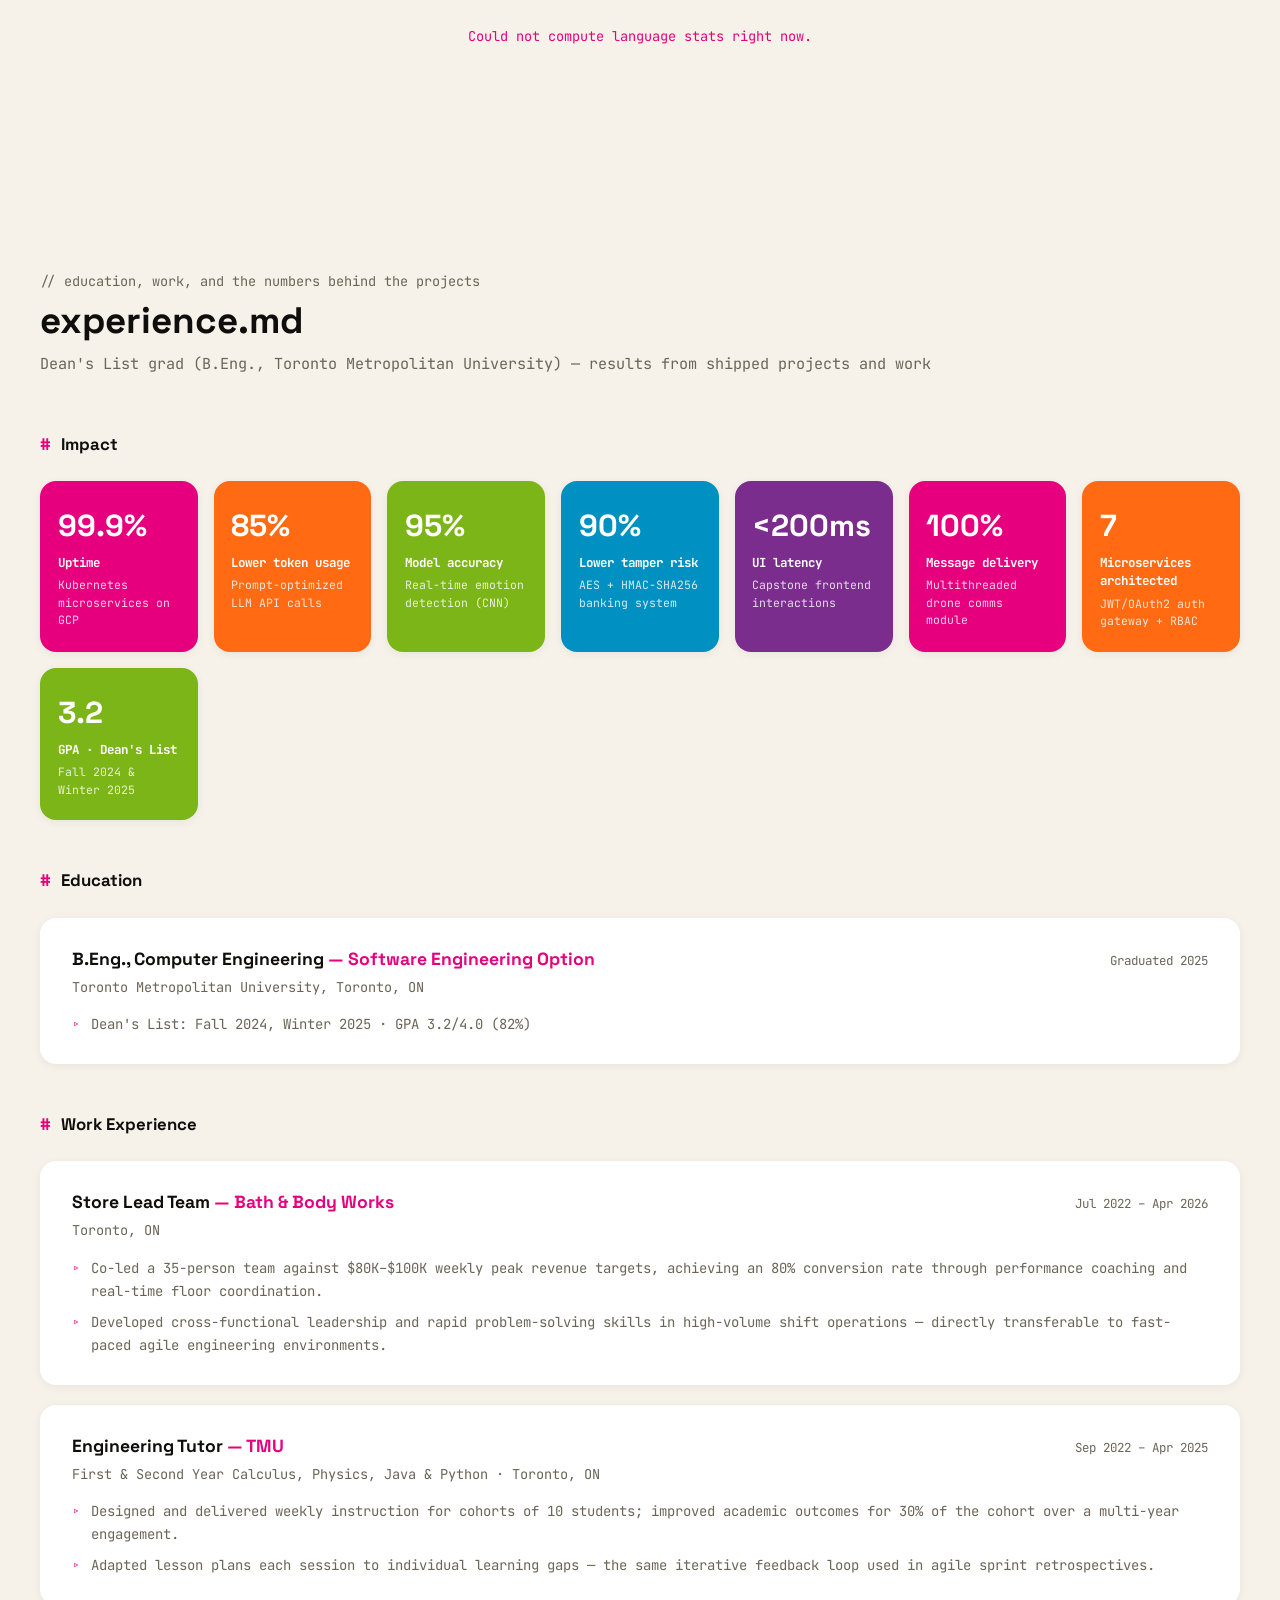
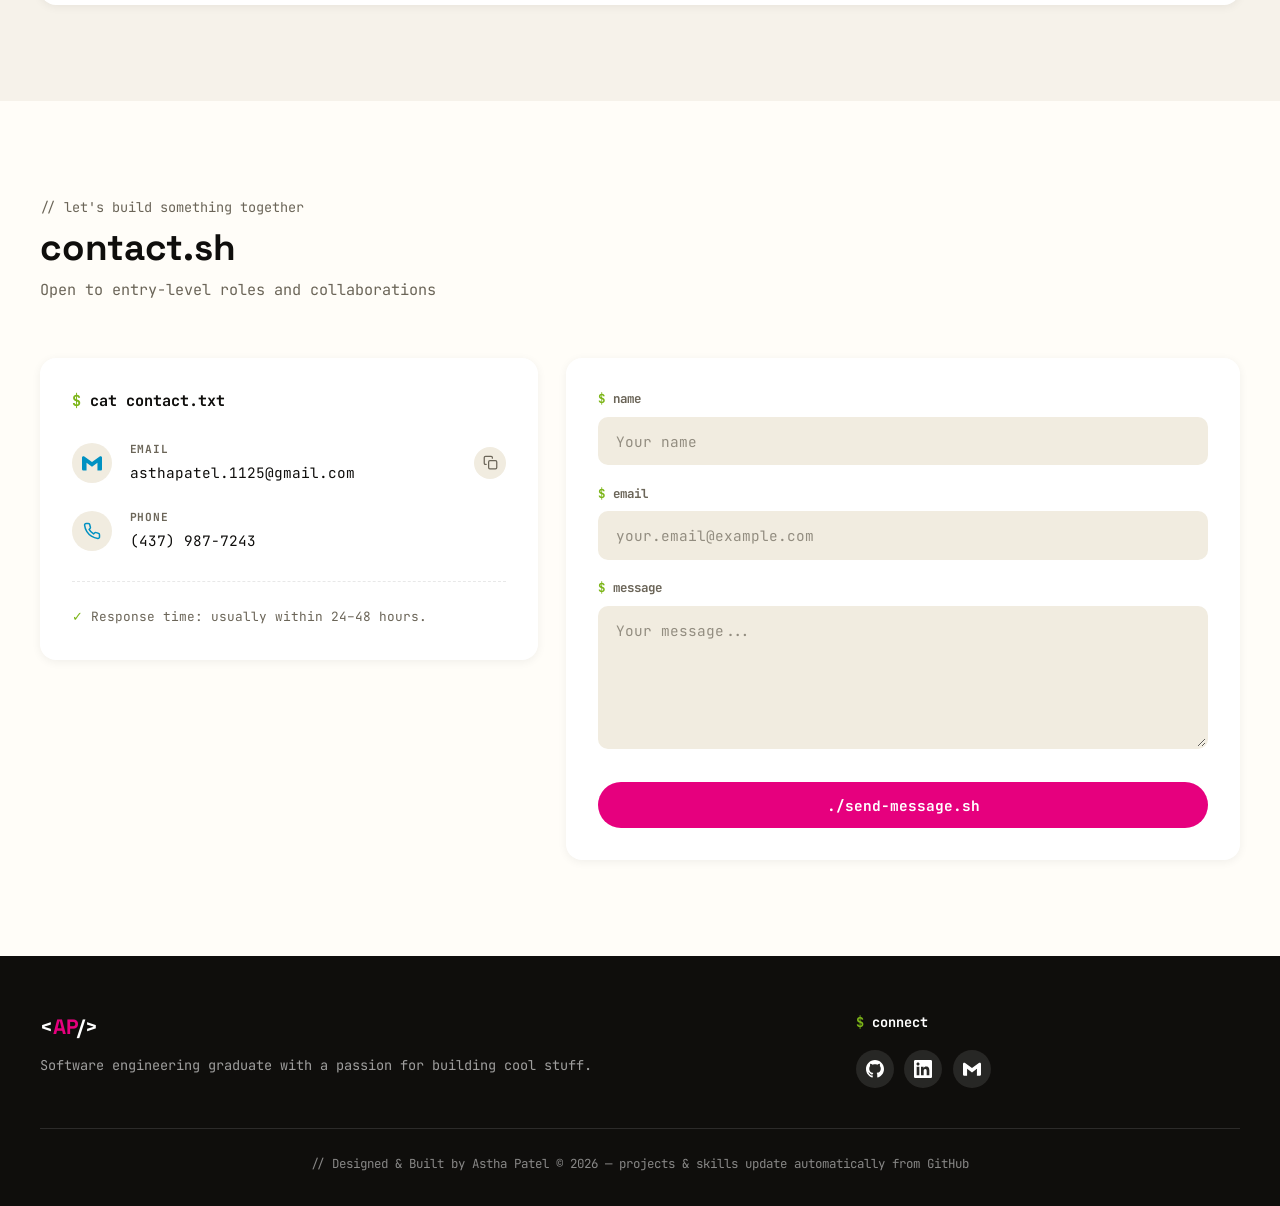
==== commit 8ca286be: "updated UI" ====
--- a/src/frontend/index.html
+++ b/src/frontend/index.html
@@ -9,7 +9,7 @@
     <link rel="preconnect" href="https://fonts.googleapis.com">
     <link rel="preconnect" href="https://fonts.gstatic.com" crossorigin>
     <link href="https://fonts.googleapis.com/css2?family=Space+Grotesk:wght@500;600;700&family=JetBrains+Mono:wght@400;500;600;700;800&display=swap" rel="stylesheet">
-    <link rel="icon" href="data:image/svg+xml,%3Csvg xmlns='http://www.w3.org/2000/svg' viewBox='0 0 24 24'%3E%3Crect width='24' height='24' rx='5' fill='%2308070f'/%3E%3Ctext x='12' y='16.5' font-family='monospace' font-size='11' font-weight='700' fill='%236366f1' text-anchor='middle'%3E%3C/%3E%3C/text%3E%3C/svg%3E">
+    <link rel="icon" href="data:image/svg+xml,%3Csvg xmlns='http://www.w3.org/2000/svg' viewBox='0 0 24 24'%3E%3Crect width='24' height='24' rx='5' fill='%23fffdf8'/%3E%3Ctext x='12' y='16.5' font-family='monospace' font-size='11' font-weight='700' fill='%23e6007e' text-anchor='middle'%3E%3C/%3E%3C/text%3E%3C/svg%3E">
 </head>
 <body>
     <div class="scroll-progress" id="scroll-progress"></div>
@@ -111,42 +111,42 @@
 
             <h3 class="experience-subheading reveal"><span class="heading-dot">#</span> Impact</h3>
             <div class="metrics-grid">
-                <div class="metric-card reveal tilt-card" style="--accent:var(--emerald-fill)">
+                <div class="metric-card reveal tilt-card" style="--accent:var(--pink)">
                     <div class="metric-value">99.9%</div>
                     <div class="metric-label">Uptime</div>
                     <div class="metric-context">Kubernetes microservices on GCP</div>
                 </div>
-                <div class="metric-card reveal tilt-card" style="--accent:var(--cyan-fill)">
+                <div class="metric-card reveal tilt-card" style="--accent:var(--orange)">
                     <div class="metric-value">85%</div>
                     <div class="metric-label">Lower token usage</div>
                     <div class="metric-context">Prompt-optimized LLM API calls</div>
                 </div>
-                <div class="metric-card reveal tilt-card" style="--accent:var(--violet-fill)">
+                <div class="metric-card reveal tilt-card" style="--accent:var(--lime)">
                     <div class="metric-value">95%</div>
                     <div class="metric-label">Model accuracy</div>
                     <div class="metric-context">Real-time emotion detection (CNN)</div>
                 </div>
-                <div class="metric-card reveal tilt-card" style="--accent:var(--emerald-fill)">
+                <div class="metric-card reveal tilt-card" style="--accent:var(--turquoise)">
                     <div class="metric-value">90%</div>
                     <div class="metric-label">Lower tamper risk</div>
                     <div class="metric-context">AES + HMAC-SHA256 banking system</div>
                 </div>
-                <div class="metric-card reveal tilt-card" style="--accent:var(--cyan-fill)">
+                <div class="metric-card reveal tilt-card" style="--accent:var(--purple)">
                     <div class="metric-value">&lt;200ms</div>
                     <div class="metric-label">UI latency</div>
                     <div class="metric-context">Capstone frontend interactions</div>
                 </div>
-                <div class="metric-card reveal tilt-card" style="--accent:var(--violet-fill)">
+                <div class="metric-card reveal tilt-card" style="--accent:var(--pink)">
                     <div class="metric-value">100%</div>
                     <div class="metric-label">Message delivery</div>
                     <div class="metric-context">Multithreaded drone comms module</div>
                 </div>
-                <div class="metric-card reveal tilt-card" style="--accent:var(--emerald-fill)">
+                <div class="metric-card reveal tilt-card" style="--accent:var(--orange)">
                     <div class="metric-value">7</div>
                     <div class="metric-label">Microservices architected</div>
                     <div class="metric-context">JWT/OAuth2 auth gateway + RBAC</div>
                 </div>
-                <div class="metric-card reveal tilt-card" style="--accent:var(--cyan-fill)">
+                <div class="metric-card reveal tilt-card" style="--accent:var(--lime)">
                     <div class="metric-value">3.2</div>
                     <div class="metric-label">GPA · Dean's List</div>
                     <div class="metric-context">Fall 2024 &amp; Winter 2025</div>
@@ -224,6 +224,10 @@
                     <div class="contact-item">
                         <div class="contact-icon">
                             <svg width="18" height="18" viewBox="0 0 24 24" fill="none" stroke="currentColor" stroke-width="2" stroke-linecap="round" stroke-linejoin="round"><path d="M22 16.92v3a2 2 0 0 1-2.18 2 19.79 19.79 0 0 1-8.63-3.07 19.5 19.5 0 0 1-6-6 19.79 19.79 0 0 1-3.07-8.67A2 2 0 0 1 4.11 2h3a2 2 0 0 1 2 1.72c.127.96.361 1.903.7 2.81a2 2 0 0 1-.45 2.11L8.09 9.91a16 16 0 0 0 6 6l1.27-1.27a2 2 0 0 1 2.11-.45c.907.339 1.85.573 2.81.7A2 2 0 0 1 22 16.92z"/></svg>
+                        </div>
+                        <div class="contact-details">
+                            <div class="contact-label">PHONE</div>
+                            <a href="tel:+14379877243" class="contact-value">(437) 987-7243</a>
                         </div>
                     </div>
                     <p class="contact-note"><span class="green">✓</span> Response time: usually within 24–48 hours.</p>
--- a/src/frontend/intro_page.css
+++ b/src/frontend/intro_page.css
@@ -5,35 +5,31 @@
 }
 
 :root {
-    /* ── Palette — dark, solid, no translucency ───────────── */
-    --bg: #0a0912;
-    --surface: #14111f;
-    --surface-hover: #1c1830;
-    --inset: #0d0b16;
-    --border: rgba(255, 255, 255, 0.10);
-    --border-strong: rgba(255, 255, 255, 0.24);
-
-    --text: #f5f3ff;
-    --text-dim: #8b84a8;
-
-    --violet: #6366f1;
-    --pink: #f43f5e;
-    --cyan: #22d3ee;
-    --emerald: #10b981;
-    --amber: #f59e0b;
-
-    /* Deeper, fully-opaque fills for solid color-block tiles — chosen so white text sits at solid contrast */
-    --violet-fill: #4338ca;
-    --cyan-fill: #0e7490;
-    --emerald-fill: #047857;
-
-    --gradient: linear-gradient(90deg, var(--emerald), var(--cyan), var(--violet));
+    /* ── Palette — warm white base, bold flat candy colors ──── */
+    --bg: #fffdf8;
+    --surface: #ffffff;
+    --surface-alt: #f6f2ea;
+    --inset: #f1ece0;
+    --border: rgba(10, 10, 10, 0.09);
+    --border-strong: rgba(10, 10, 10, 0.18);
+
+    --text: #0f0e0c;
+    --text-dim: #6b6558;
+
+    /* Bold flat product colors — used solid, not as gradients */
+    --pink: #e6007e;
+    --orange: #ff6a13;
+    --lime: #7cb518;
+    --turquoise: #0091c2;
+    --purple: #7b2d8e;
+
+    --gradient: linear-gradient(90deg, var(--pink), var(--orange), var(--turquoise));
 
     --mono: 'JetBrains Mono', 'Fira Code', ui-monospace, monospace;
     --display: 'Space Grotesk', 'JetBrains Mono', sans-serif;
 
-    --shadow-sm: 0 2px 8px rgba(0, 0, 0, 0.35);
-    --shadow-md: 0 16px 40px rgba(0, 0, 0, 0.45);
+    --shadow-sm: 0 2px 10px rgba(15, 14, 12, 0.06);
+    --shadow-md: 0 18px 40px rgba(15, 14, 12, 0.12);
 }
 
 html {
@@ -55,21 +51,8 @@
     line-height: 1.5;
 }
 
-/* Faint grid — flat, no blur */
-body::before {
-    content: '';
-    position: fixed;
-    inset: 0;
-    background-image:
-        linear-gradient(rgba(255, 255, 255, 0.028) 1px, transparent 1px),
-        linear-gradient(90deg, rgba(255, 255, 255, 0.028) 1px, transparent 1px);
-    background-size: 44px 44px;
-    pointer-events: none;
-    z-index: 0;
-}
-
 ::selection {
-    background: var(--violet);
+    background: var(--pink);
     color: #fff;
 }
 
@@ -85,7 +68,7 @@
     transition: width 0.1s linear;
 }
 
-/* ── Cursor-follow ambient glow (soft light, not a blur panel) ── */
+/* ── Cursor-follow ambient glow ──────────────────────────── */
 .cursor-glow {
     position: fixed;
     top: -220px;
@@ -93,13 +76,13 @@
     width: 440px;
     height: 440px;
     border-radius: 50%;
-    background: radial-gradient(circle, rgba(99, 102, 241, 0.20) 0%, rgba(34, 211, 238, 0.10) 45%, transparent 70%);
+    background: radial-gradient(circle, rgba(230, 0, 126, 0.08) 0%, rgba(0, 145, 194, 0.06) 45%, transparent 70%);
     pointer-events: none;
     z-index: 1;
     opacity: 0;
     transition: opacity 0.4s ease;
     will-change: transform;
-    mix-blend-mode: screen;
+    mix-blend-mode: multiply;
 }
 
 /* ── Toasts ──────────────────────────────────────────────── */
@@ -121,7 +104,7 @@
     font-family: var(--mono);
     font-size: 0.82rem;
     padding: 0.75rem 1.1rem;
-    border-radius: 8px;
+    border-radius: 10px;
     box-shadow: var(--shadow-md);
     opacity: 0;
     transform: translateY(8px);
@@ -130,7 +113,7 @@
 .toast-in { opacity: 1; transform: translateY(0); }
 .toast-out { opacity: 0; transform: translateY(8px); }
 
-/* ── Header / file-tab nav — solid, no blur ──────────────── */
+/* ── Header / nav ─────────────────────────────────────────── */
 .header {
     position: fixed;
     top: 0;
@@ -140,27 +123,21 @@
     align-items: center;
     gap: 2.5rem;
     padding: 0 2rem;
-    height: 60px;
+    height: 64px;
     z-index: 100;
-    background: var(--bg);
+    background: rgba(255, 253, 248, 0.92);
+    backdrop-filter: none;
     border-bottom: 1px solid var(--border);
 }
 
 .logo span {
     font-family: var(--display);
-    font-size: 1.15rem;
+    font-size: 1.3rem;
     font-weight: 700;
     color: var(--text);
     white-space: nowrap;
 }
-
-.logo .logo-accent {
-    background: var(--gradient);
-    background-size: 200% 100%;
-    -webkit-background-clip: text;
-    background-clip: text;
-    color: transparent;
-}
+.logo .logo-accent { color: var(--pink); }
 
 .nav {
     display: flex;
@@ -179,25 +156,24 @@
     color: var(--text-dim);
     text-decoration: none;
     font-size: 0.85rem;
-    font-weight: 500;
+    font-weight: 600;
     padding: 0 1.1rem;
     height: 100%;
     white-space: nowrap;
-    border-right: 1px solid var(--border);
-    transition: color 0.2s ease, background 0.2s ease;
-}
-.nav-link:first-child { border-left: 1px solid var(--border); }
+    transition: color 0.2s ease;
+}
 .nav-link::after {
     content: '';
     position: absolute;
-    left: 0; right: 0; bottom: 0;
-    height: 2px;
-    background: var(--gradient);
+    left: 1.1rem; right: 1.1rem; bottom: 0;
+    height: 3px;
+    background: var(--pink);
+    border-radius: 3px 3px 0 0;
     transform: scaleX(0);
     transform-origin: left;
     transition: transform 0.25s ease;
 }
-.nav-link:hover { color: var(--text); background: var(--surface); }
+.nav-link:hover { color: var(--text); }
 .nav-link:hover::after,
 .nav-link.active::after { transform: scaleX(1); }
 .nav-link.active { color: var(--text); }
@@ -209,10 +185,10 @@
     flex-shrink: 0;
 }
 .file-dot-html { background: var(--pink); }
-.file-dot-js   { background: var(--amber); }
-.file-dot-json { background: var(--emerald); }
-.file-dot-md   { background: var(--violet); }
-.file-dot-sh   { background: var(--cyan); }
+.file-dot-js   { background: var(--orange); }
+.file-dot-json { background: var(--lime); }
+.file-dot-md   { background: var(--purple); }
+.file-dot-sh   { background: var(--turquoise); }
 
 /* ── Hero ─────────────────────────────────────────────────── */
 .main {
@@ -225,9 +201,9 @@
     z-index: 1;
     overflow: hidden;
     background:
-        radial-gradient(ellipse 900px 600px at 15% 10%, rgba(99, 102, 241, 0.16), transparent 60%),
-        radial-gradient(ellipse 800px 600px at 88% 15%, rgba(16, 185, 129, 0.13), transparent 60%),
-        radial-gradient(ellipse 900px 700px at 25% 95%, rgba(34, 211, 238, 0.11), transparent 60%);
+        radial-gradient(ellipse 900px 600px at 12% 8%, rgba(230, 0, 126, 0.08), transparent 60%),
+        radial-gradient(ellipse 800px 600px at 90% 12%, rgba(255, 106, 19, 0.07), transparent 60%),
+        radial-gradient(ellipse 900px 700px at 25% 95%, rgba(0, 145, 194, 0.06), transparent 60%);
 }
 
 .particle-canvas {
@@ -261,24 +237,25 @@
     padding: 0.45rem 1.1rem;
     font-size: 0.78rem;
     color: var(--text-dim);
+    box-shadow: var(--shadow-sm);
 }
 
 .status-dot {
     width: 7px;
     height: 7px;
     border-radius: 50%;
-    background: var(--emerald);
-    box-shadow: 0 0 8px rgba(16, 185, 129, 0.8);
+    background: var(--lime);
+    box-shadow: 0 0 0 0 rgba(124, 181, 24, 0.5);
     animation: pulse-dot 2s ease-out infinite;
     flex-shrink: 0;
 }
 @keyframes pulse-dot {
-    0% { box-shadow: 0 0 0 0 rgba(16, 185, 129, 0.55), 0 0 8px rgba(16, 185, 129, 0.8); }
-    70% { box-shadow: 0 0 0 8px rgba(16, 185, 129, 0), 0 0 8px rgba(16, 185, 129, 0.8); }
-    100% { box-shadow: 0 0 0 0 rgba(16, 185, 129, 0), 0 0 8px rgba(16, 185, 129, 0.8); }
+    0% { box-shadow: 0 0 0 0 rgba(124, 181, 24, 0.45); }
+    70% { box-shadow: 0 0 0 8px rgba(124, 181, 24, 0); }
+    100% { box-shadow: 0 0 0 0 rgba(124, 181, 24, 0); }
 }
 .status-sep { color: var(--border-strong); }
-#live-clock { color: var(--cyan); font-variant-numeric: tabular-nums; font-weight: 600; }
+#live-clock { color: var(--turquoise); font-variant-numeric: tabular-nums; font-weight: 700; }
 
 .hero-name {
     font-family: var(--display);
@@ -287,7 +264,7 @@
     line-height: 0.94;
     letter-spacing: -0.03em;
     margin-bottom: 1.25rem;
-    background: linear-gradient(90deg, var(--emerald), var(--cyan), var(--violet), var(--emerald));
+    background: linear-gradient(90deg, var(--pink), var(--orange), var(--turquoise), var(--pink));
     background-size: 300% 100%;
     -webkit-background-clip: text;
     background-clip: text;
@@ -305,7 +282,7 @@
 .hero-role {
     font-family: var(--display);
     font-size: clamp(1.1rem, 2.4vw, 1.5rem);
-    font-weight: 500;
+    font-weight: 600;
     color: var(--text);
     margin-bottom: 1.75rem;
     min-height: 1.6em;
@@ -314,7 +291,7 @@
     display: inline-block;
     width: 2px;
     height: 1em;
-    background: var(--cyan);
+    background: var(--pink);
     margin-left: 3px;
     vertical-align: -0.15em;
     animation: blink 1s step-end infinite;
@@ -329,7 +306,7 @@
     margin: 0 auto 2.5rem;
 }
 
-/* ── Buttons ─────────────────────────────────────────────── */
+/* ── Buttons — solid flat color, no gradients ────────────── */
 .buttons {
     display: flex;
     gap: 1rem;
@@ -341,10 +318,10 @@
 .btn {
     font-family: var(--mono);
     font-size: 0.9rem;
-    font-weight: 600;
+    font-weight: 700;
     padding: 0.85rem 1.9rem;
-    border-radius: 8px;
-    border: 1px solid transparent;
+    border-radius: 50px;
+    border: 2px solid transparent;
     cursor: pointer;
     transition: all 0.2s ease;
     text-decoration: none;
@@ -354,26 +331,23 @@
 }
 
 .btn-primary {
-    background: var(--gradient);
-    background-size: 200% 100%;
-    color: #0a0a0f;
+    background: var(--pink);
+    color: #fff;
 }
 .btn-primary:hover {
-    background-position: 100% 0;
+    background: #c40069;
     transform: translateY(-2px);
-    box-shadow: 0 12px 30px rgba(99, 102, 241, 0.35);
+    box-shadow: var(--shadow-md);
 }
 
 .btn-secondary {
-    background: var(--surface);
+    background: transparent;
     color: var(--text);
     border-color: var(--border-strong);
 }
 .btn-secondary:hover {
-    border-color: var(--cyan);
-    color: var(--cyan);
+    border-color: var(--text);
     transform: translateY(-2px);
-    background: var(--surface-hover);
 }
 
 /* ── Social Icons ────────────────────────────────────────── */
@@ -391,17 +365,17 @@
     width: 42px;
     height: 42px;
     background: var(--surface);
-    border-radius: 9px;
+    border-radius: 50%;
     color: var(--text-dim);
     text-decoration: none;
     transition: all 0.2s ease;
     border: 1px solid var(--border);
 }
 .social-icon:hover {
-    color: var(--violet);
-    border-color: var(--violet);
+    color: #fff;
+    background: var(--pink);
+    border-color: var(--pink);
     transform: translateY(-2px);
-    background: var(--surface-hover);
 }
 
 /* ── Section shared ──────────────────────────────────────── */
@@ -414,6 +388,9 @@
     z-index: 1;
 }
 
+.skills-section,
+.experience-section { background: var(--surface-alt); }
+
 .projects-container,
 .skills-container,
 .experience-container,
@@ -444,10 +421,7 @@
     font-size: 2.3rem;
     font-weight: 700;
     line-height: 1.2;
-    background: var(--gradient);
-    -webkit-background-clip: text;
-    background-clip: text;
-    color: transparent;
+    color: var(--text);
     display: inline-block;
 }
 
@@ -468,88 +442,79 @@
 }
 .fetch-error { color: var(--pink); }
 
-/* ── Solid card base (project / exp / contact) ───────────── */
-.project-card,
-.exp-card,
-.contact-info-card,
-.contact-form-card {
-    background: var(--surface);
-    border: 1px solid var(--border);
-    border-radius: 12px;
-    box-shadow: var(--shadow-sm);
-    transition: border-color 0.2s ease, box-shadow 0.2s ease, background 0.2s ease, transform 0.15s ease-out;
-}
-.project-card:hover,
-.exp-card:hover {
-    background: var(--surface-hover);
-    border-color: var(--border-strong);
-    box-shadow: var(--shadow-md);
-}
-
-/* ── Project Cards ───────────────────────────────────────── */
+/* ── Project Cards — clean product-tile layout ───────────── */
 .projects-grid {
     display: grid;
-    grid-template-columns: repeat(auto-fit, minmax(320px, 1fr));
-    gap: 1.25rem;
+    grid-template-columns: repeat(auto-fit, minmax(300px, 1fr));
+    gap: 1.75rem;
 }
 
 .project-card {
-    border-top: 3px solid var(--accent, var(--violet));
-    padding: 1.6rem 1.75rem;
-}
-
-.project-header {
-    display: flex;
-    align-items: center;
-    gap: 0.6rem;
-    margin-bottom: 0.85rem;
-}
-.project-header .file-dot { width: 8px; height: 8px; }
-.star-count { color: var(--amber); font-size: 0.78rem; font-weight: 600; flex-shrink: 0; }
+    background: var(--surface);
+    border-radius: 20px;
+    overflow: hidden;
+    box-shadow: var(--shadow-sm);
+    transition: box-shadow 0.25s ease, transform 0.15s ease-out;
+}
+.project-card:hover {
+    box-shadow: var(--shadow-md);
+}
+
+/* Bold flat color block — the visual anchor, like a Lush product tile */
+.project-tile {
+    padding: 2rem 1.75rem;
+    min-height: 108px;
+    display: flex;
+    align-items: flex-end;
+    background: var(--accent, var(--pink));
+}
 
 .project-title {
     font-family: var(--display);
-    font-size: 1.08rem;
+    font-size: 1.3rem;
+    font-weight: 700;
+    color: #fff;
+    text-transform: capitalize;
+    line-height: 1.25;
+}
+
+.project-body { padding: 1.5rem 1.75rem 1.75rem; }
+
+.project-description {
+    font-size: 0.88rem;
+    color: var(--text-dim);
+    line-height: 1.65;
+    margin-bottom: 1.25rem;
+    display: -webkit-box;
+    -webkit-line-clamp: 2;
+    -webkit-box-orient: vertical;
+    overflow: hidden;
+}
+
+.project-meta {
+    display: flex;
+    align-items: center;
+    justify-content: space-between;
+    gap: 1rem;
+    padding-top: 1.1rem;
+    border-top: 1px solid var(--border);
+}
+
+.project-lang {
+    font-size: 0.78rem;
+    color: var(--text-dim);
     font-weight: 600;
-    color: var(--text);
-    text-transform: capitalize;
-    flex: 1;
-}
-
-.project-description {
-    font-size: 0.87rem;
-    color: var(--text-dim);
-    line-height: 1.65;
-    margin-bottom: 1.2rem;
-    min-height: 2.6em;
-}
-
-.project-tech {
-    display: flex;
-    flex-wrap: wrap;
-    gap: 0.4rem;
-    margin-bottom: 1.4rem;
-}
-
-/* Solid-fill tech pills — real color, not a tinted outline */
-.tech-tag {
-    padding: 0.28rem 0.7rem;
-    border-radius: 6px;
-    font-size: 0.74rem;
-    font-weight: 700;
-    border: none;
-}
-
-.project-links { display: flex; gap: 1.5rem; }
+}
+
+.project-links { display: flex; gap: 1.1rem; }
 .project-link {
-    color: var(--text-dim);
+    color: var(--text);
     text-decoration: none;
-    font-size: 0.83rem;
-    font-weight: 600;
+    font-size: 0.82rem;
+    font-weight: 700;
     transition: color 0.2s ease;
 }
-.project-link::before { content: '→ '; color: var(--text-dim); }
-.project-link:hover { color: var(--cyan); }
+.project-link:hover { color: var(--pink); }
 
 /* ── Skills — live animated bars ─────────────────────────── */
 .skills-bars {
@@ -568,13 +533,12 @@
     font-size: 0.88rem;
 }
 .skill-dot { width: 9px; height: 9px; border-radius: 50%; flex-shrink: 0; }
-.skill-bar-name { color: var(--text); font-weight: 600; }
+.skill-bar-name { color: var(--text); font-weight: 700; }
 .skill-bar-pct { margin-left: auto; color: var(--text-dim); font-size: 0.82rem; }
 
 .skill-bar-track {
     height: 8px;
     background: var(--inset);
-    border: 1px solid var(--border);
     border-radius: 5px;
     overflow: hidden;
 }
@@ -596,7 +560,7 @@
     gap: 0.6rem;
 }
 .experience-subheading:first-of-type { margin-top: 0; }
-.experience-subheading .heading-dot { color: var(--violet); }
+.experience-subheading .heading-dot { color: var(--pink); }
 
 /* Impact metrics — solid, fully-opaque color-blocked tiles */
 .metrics-grid {
@@ -606,8 +570,8 @@
 }
 
 .metric-card {
-    background: var(--accent, var(--violet-fill));
-    border-radius: 12px;
+    background: var(--accent, var(--pink));
+    border-radius: 16px;
     padding: 1.4rem 1.1rem;
     box-shadow: var(--shadow-sm);
     transition: transform 0.15s ease-out, box-shadow 0.2s ease;
@@ -630,7 +594,7 @@
 }
 .metric-context {
     font-size: 0.72rem;
-    color: rgba(255, 255, 255, 0.78);
+    color: rgba(255, 255, 255, 0.82);
 }
 
 .exp-grid {
@@ -639,7 +603,14 @@
     gap: 1.25rem;
 }
 
-.exp-card { padding: 1.75rem 2rem; }
+.exp-card {
+    background: var(--surface);
+    border-radius: 16px;
+    padding: 1.75rem 2rem;
+    box-shadow: var(--shadow-sm);
+    transition: box-shadow 0.2s ease;
+}
+.exp-card:hover { box-shadow: var(--shadow-md); }
 
 .exp-row {
     display: flex;
@@ -656,7 +627,7 @@
     font-weight: 700;
     color: var(--text);
 }
-.exp-org { color: var(--violet); font-weight: 600; }
+.exp-org { color: var(--pink); font-weight: 700; }
 .exp-date {
     font-size: 0.78rem;
     color: var(--text-dim);
@@ -677,7 +648,7 @@
     content: '▹';
     position: absolute;
     left: 0;
-    color: var(--violet);
+    color: var(--pink);
 }
 .exp-list li:last-child { margin-bottom: 0; }
 
@@ -693,7 +664,7 @@
 .tilt-card {
     position: relative;
     transform-style: preserve-3d;
-    transition: transform 0.15s ease-out, border-color 0.2s ease, box-shadow 0.2s ease;
+    transition: transform 0.15s ease-out, box-shadow 0.2s ease;
     --spot-x: 50%;
     --spot-y: 50%;
     --spot-opacity: 0;
@@ -703,10 +674,11 @@
     position: absolute;
     inset: 0;
     border-radius: inherit;
-    background: radial-gradient(320px circle at var(--spot-x) var(--spot-y), rgba(255, 255, 255, 0.08), transparent 60%);
+    background: radial-gradient(320px circle at var(--spot-x) var(--spot-y), rgba(255, 255, 255, 0.35), transparent 60%);
     opacity: var(--spot-opacity);
     transition: opacity 0.3s ease;
     pointer-events: none;
+    mix-blend-mode: overlay;
 }
 
 /* ── Contact ─────────────────────────────────────────────── */
@@ -718,15 +690,20 @@
 }
 
 .contact-info-card,
-.contact-form-card { padding: 2rem; }
+.contact-form-card {
+    background: var(--surface);
+    border-radius: 16px;
+    padding: 2rem;
+    box-shadow: var(--shadow-sm);
+}
 
 .contact-info-title {
     font-size: 0.95rem;
-    font-weight: 600;
+    font-weight: 700;
     color: var(--text);
     margin-bottom: 1.75rem;
 }
-.contact-info-title::before { content: '$ '; color: var(--emerald); }
+.contact-info-title::before { content: '$ '; color: var(--lime); }
 
 .contact-item { display: flex; align-items: center; margin-bottom: 1.5rem; }
 .contact-item:last-child { margin-bottom: 0; }
@@ -734,27 +711,26 @@
 .contact-icon {
     width: 40px;
     height: 40px;
-    border-radius: 9px;
+    border-radius: 50%;
     display: flex;
     align-items: center;
     justify-content: center;
     margin-right: 1.1rem;
     flex-shrink: 0;
     background: var(--inset);
-    border: 1px solid var(--border);
-    color: var(--cyan);
+    color: var(--turquoise);
 }
 
 .contact-details { flex: 1; }
 .contact-label {
     font-size: 0.7rem;
-    font-weight: 600;
+    font-weight: 700;
     color: var(--text-dim);
     margin-bottom: 0.2rem;
     letter-spacing: 0.08em;
 }
 .contact-value { font-size: 0.9rem; color: var(--text); text-decoration: none; }
-.contact-value:hover { color: var(--cyan); }
+.contact-value:hover { color: var(--pink); }
 
 .contact-note {
     margin-top: 1.75rem;
@@ -764,14 +740,14 @@
     color: var(--text-dim);
     line-height: 1.7;
 }
-.contact-note .green { color: var(--emerald); }
+.contact-note .green { color: var(--lime); }
 
 .copy-btn {
     width: 32px;
     height: 32px;
-    border-radius: 6px;
+    border-radius: 50%;
     background: var(--inset);
-    border: 1px solid var(--border);
+    border: none;
     color: var(--text-dim);
     cursor: pointer;
     display: flex;
@@ -781,8 +757,8 @@
     margin-left: 0.75rem;
     transition: all 0.2s ease;
 }
-.copy-btn:hover { color: var(--cyan); border-color: var(--cyan); }
-.copy-btn.copied { color: var(--emerald); border-color: var(--emerald); }
+.copy-btn:hover { color: #fff; background: var(--turquoise); }
+.copy-btn.copied { color: #fff; background: var(--lime); }
 
 /* Form */
 .contact-form { display: flex; flex-direction: column; }
@@ -793,62 +769,59 @@
     display: flex;
     align-items: center;
     font-size: 0.78rem;
-    font-weight: 600;
+    font-weight: 700;
     color: var(--text-dim);
     margin-bottom: 0.5rem;
 }
-.form-label::before { content: '$'; color: var(--emerald); margin-right: 0.5rem; }
+.form-label::before { content: '$'; color: var(--lime); margin-right: 0.5rem; }
 
 .form-input,
 .form-textarea {
     width: 100%;
     background: var(--inset);
-    border: 1px solid var(--border);
-    border-radius: 7px;
+    border: 2px solid transparent;
+    border-radius: 10px;
     padding: 0.8rem 1rem;
     font-family: var(--mono);
     font-size: 0.9rem;
     color: var(--text);
-    transition: border-color 0.2s ease, box-shadow 0.2s ease;
+    transition: border-color 0.2s ease;
 }
 .form-input:focus,
 .form-textarea:focus {
     outline: none;
-    border-color: var(--violet);
-    box-shadow: 0 0 0 3px rgba(99, 102, 241, 0.2);
+    border-color: var(--pink);
 }
 .form-input::placeholder,
 .form-textarea::placeholder { color: var(--text-dim); opacity: 0.7; }
 .form-textarea { resize: vertical; min-height: 120px; }
 
 .form-submit {
-    background: var(--gradient);
-    background-size: 200% 100%;
+    background: var(--pink);
     border: none;
-    border-radius: 7px;
+    border-radius: 50px;
     padding: 0.85rem 1.9rem;
     font-family: var(--mono);
     font-size: 0.9rem;
     font-weight: 700;
-    color: #0a0a0f;
+    color: #fff;
     cursor: pointer;
     transition: all 0.2s ease;
 }
-.form-submit:hover { background-position: 100% 0; transform: translateY(-2px); box-shadow: 0 12px 30px rgba(99, 102, 241, 0.32); }
+.form-submit:hover { background: #c40069; transform: translateY(-2px); box-shadow: var(--shadow-md); }
 .form-submit:disabled { opacity: 0.6; cursor: not-allowed; transform: none; }
 .form-submit:active:not(:disabled) { transform: translateY(0); }
 
 /* ── Easter-egg pulse ─────────────────────────────────────── */
 .pulse-once { animation: pulse-once-kf 0.9s ease; }
 @keyframes pulse-once-kf {
-    0% { box-shadow: 0 0 0 0 rgba(99, 102, 241, 0.5); }
-    100% { box-shadow: 0 0 0 22px rgba(99, 102, 241, 0); }
+    0% { box-shadow: 0 0 0 0 rgba(230, 0, 126, 0.4); }
+    100% { box-shadow: 0 0 0 22px rgba(230, 0, 126, 0); }
 }
 
 /* ── Footer ──────────────────────────────────────────────── */
 .footer {
-    background: var(--inset);
-    border-top: 1px solid var(--border);
+    background: var(--text);
     padding: 3.5rem 1.5rem 2rem;
     position: relative;
     z-index: 1;
@@ -861,38 +834,32 @@
     font-family: var(--display);
     font-size: 1.3rem;
     font-weight: 700;
-    color: var(--text);
+    color: #fff;
     margin-bottom: 0.75rem;
 }
-.footer-logo .logo-accent {
-    background: var(--gradient);
-    -webkit-background-clip: text;
-    background-clip: text;
-    color: transparent;
-}
-
-.footer-description { color: var(--text-dim); font-size: 0.85rem; line-height: 1.6; margin: 0; }
-.footer-title { font-size: 0.85rem; font-weight: 600; color: var(--text); margin-bottom: 1.1rem; }
-.footer-title::before { content: '$ '; color: var(--emerald); }
+.footer-logo .logo-accent { color: var(--pink); }
+
+.footer-description { color: rgba(255,255,255,0.6); font-size: 0.85rem; line-height: 1.6; margin: 0; }
+.footer-title { font-size: 0.85rem; font-weight: 700; color: #fff; margin-bottom: 1.1rem; }
+.footer-title::before { content: '$ '; color: var(--lime); }
 .footer-social { display: flex; gap: 0.65rem; }
 
 .footer-social-icon {
     width: 38px;
     height: 38px;
-    background: var(--surface);
-    border: 1px solid var(--border);
-    border-radius: 8px;
+    background: rgba(255,255,255,0.1);
+    border-radius: 50%;
     display: flex;
     align-items: center;
     justify-content: center;
-    color: var(--text-dim);
+    color: #fff;
     text-decoration: none;
     transition: all 0.2s ease;
 }
-.footer-social-icon:hover { color: var(--violet); border-color: var(--violet); transform: translateY(-2px); }
-
-.footer-bottom { border-top: 1px solid var(--border); padding-top: 1.6rem; text-align: center; }
-.footer-copyright { color: var(--text-dim); font-size: 0.78rem; margin: 0; }
+.footer-social-icon:hover { background: var(--pink); transform: translateY(-2px); }
+
+.footer-bottom { border-top: 1px solid rgba(255,255,255,0.12); padding-top: 1.6rem; text-align: center; }
+.footer-copyright { color: rgba(255,255,255,0.5); font-size: 0.78rem; margin: 0; }
 .footer-copyright::before { content: '// '; }
 
 /* ── Responsive ──────────────────────────────────────────── */
@@ -901,8 +868,8 @@
 }
 
 @media (max-width: 768px) {
-    .header { padding: 0 1rem; gap: 1rem; height: 52px; }
-    .logo span { font-size: 0.95rem; }
+    .header { padding: 0 1rem; gap: 1rem; height: 56px; }
+    .logo span { font-size: 1.1rem; }
     .nav-link { font-size: 0.78rem; padding: 0 0.85rem; }
 
     .main { padding: 6rem 1rem 3rem; }
@@ -917,7 +884,7 @@
     .experience-title,
     .contact-title { font-size: 1.7rem; }
 
-    .projects-grid { grid-template-columns: 1fr; gap: 1.1rem; }
+    .projects-grid { grid-template-columns: 1fr; gap: 1.25rem; }
     .contact-info-card,
     .contact-form-card { padding: 1.5rem; }
     .exp-card { padding: 1.4rem 1.5rem; }
@@ -929,7 +896,6 @@
     .btn { justify-content: center; }
     .social-icons { gap: 0.6rem; }
     .social-icon { width: 40px; height: 40px; }
-    .project-content { padding: 1.15rem; }
     .footer { padding: 2.25rem 1rem 1.5rem; }
     .metrics-grid { grid-template-columns: repeat(2, 1fr); gap: 0.75rem; }
     .metric-value { font-size: 1.4rem; }
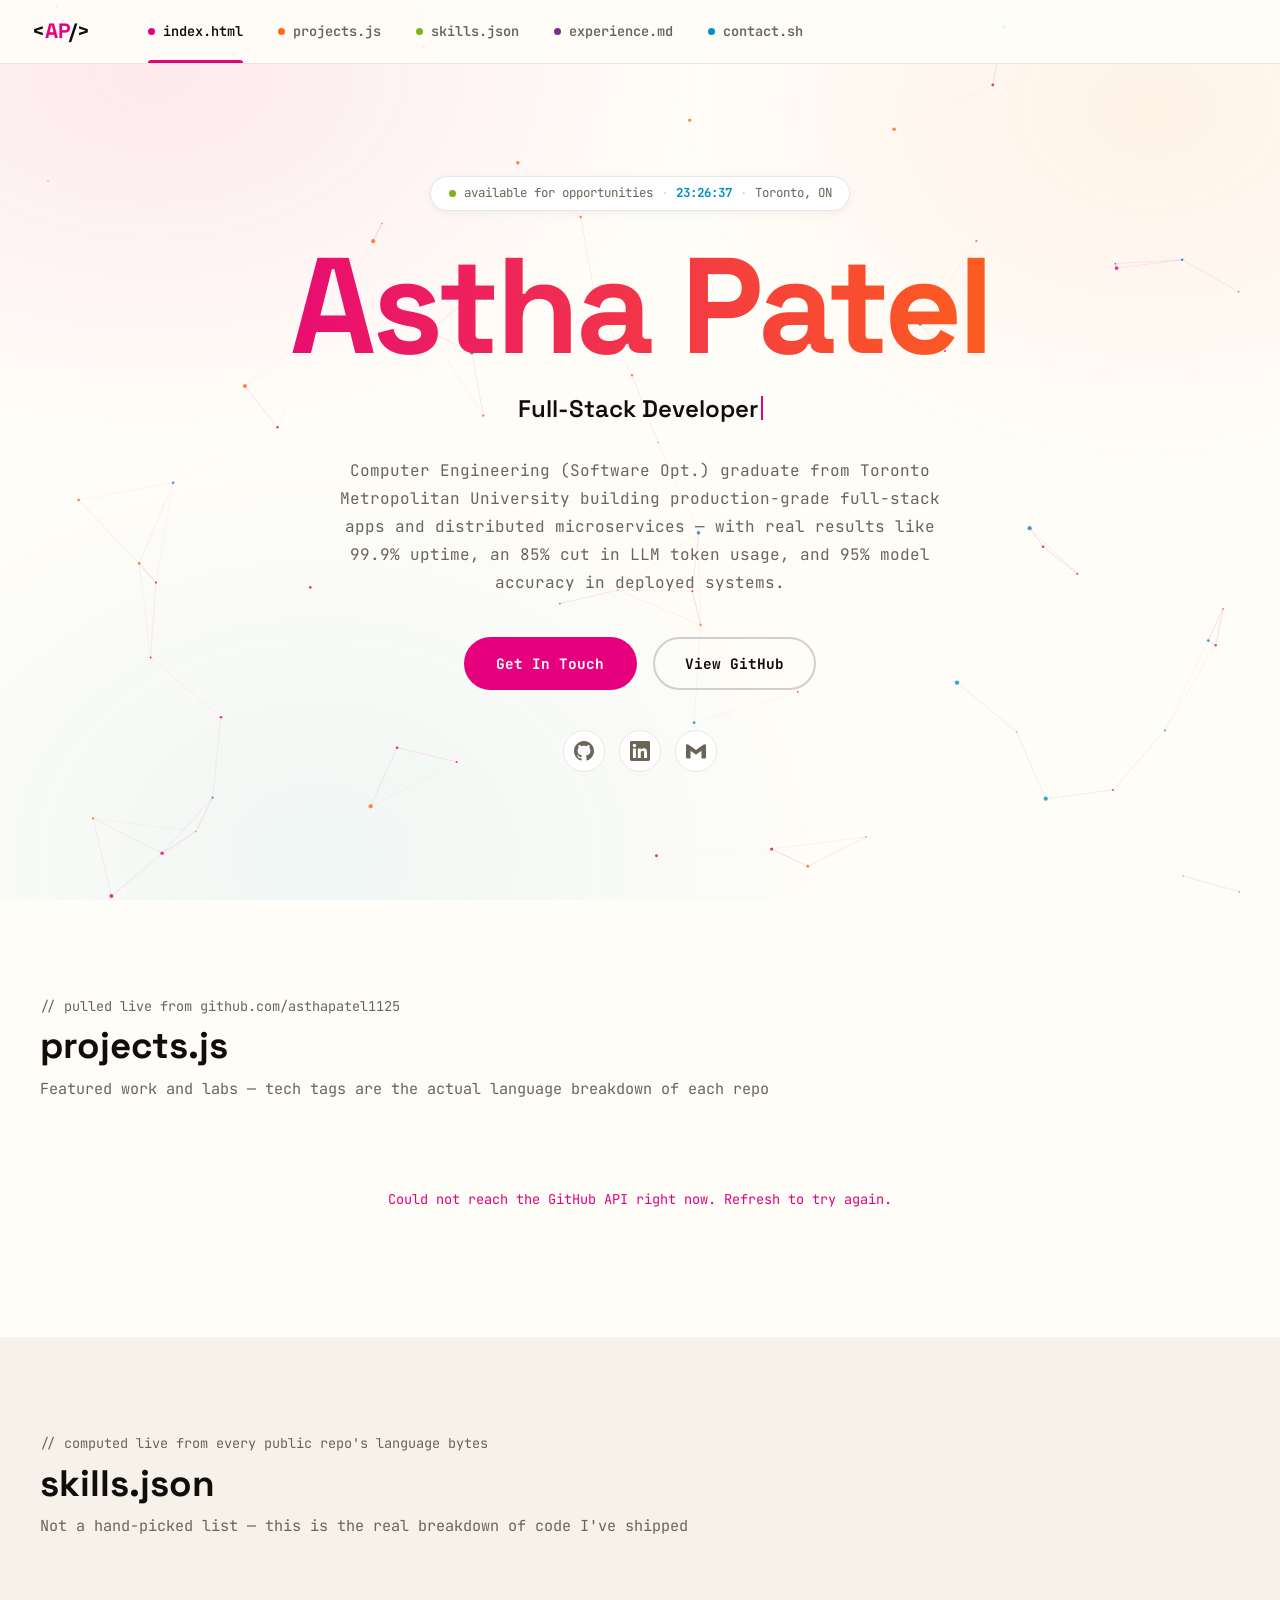
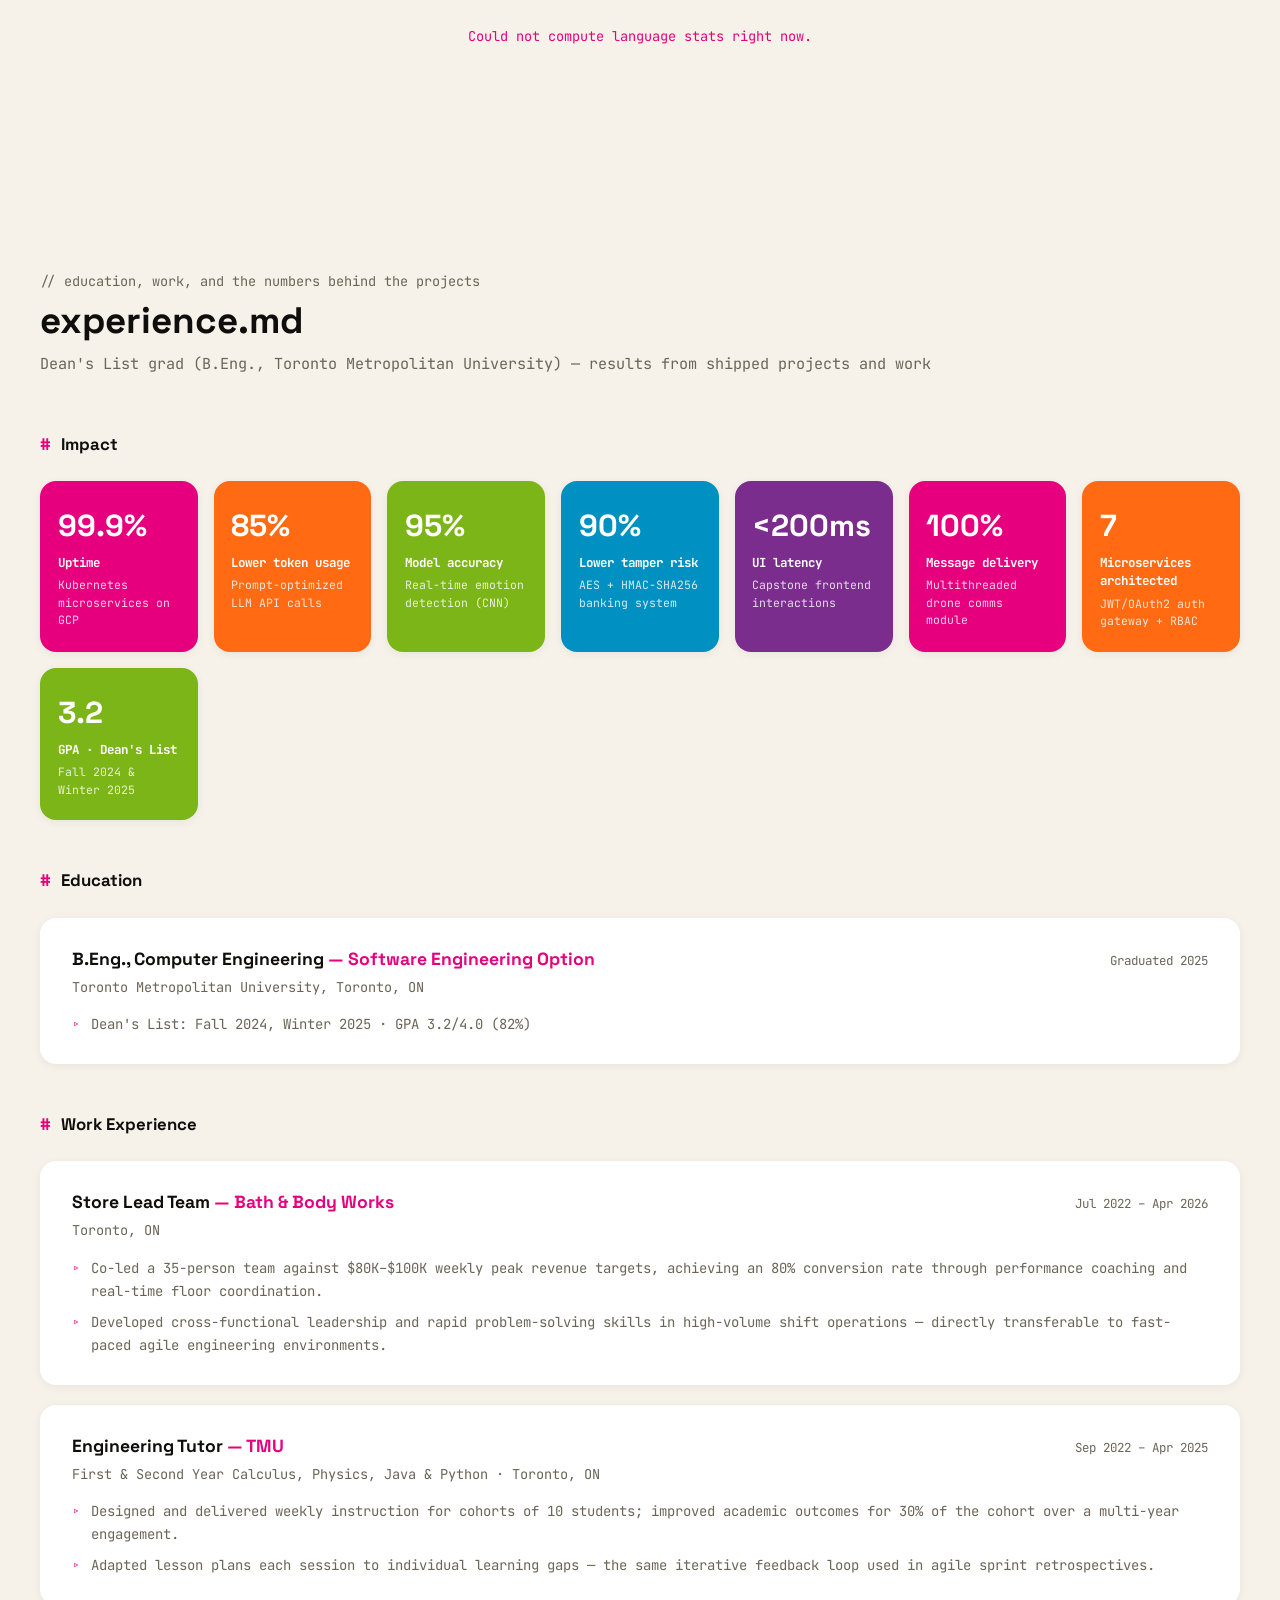
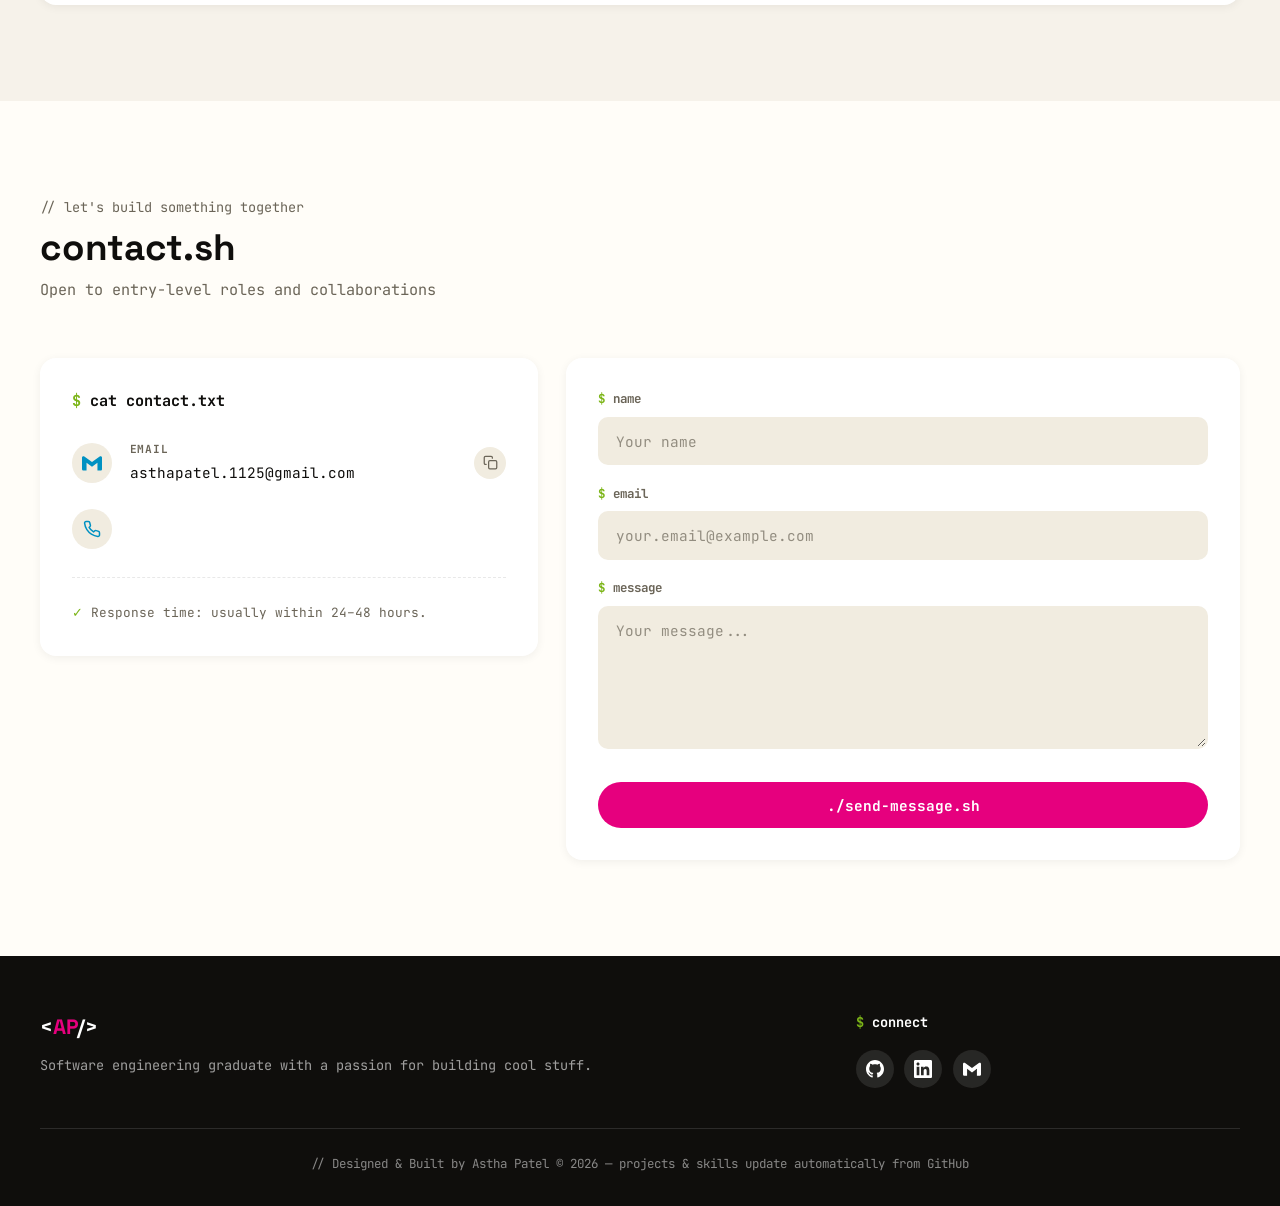
==== commit 388e00b4: "removed a contact fiedl" ====
--- a/src/frontend/index.html
+++ b/src/frontend/index.html
@@ -224,10 +224,6 @@
                     <div class="contact-item">
                         <div class="contact-icon">
                             <svg width="18" height="18" viewBox="0 0 24 24" fill="none" stroke="currentColor" stroke-width="2" stroke-linecap="round" stroke-linejoin="round"><path d="M22 16.92v3a2 2 0 0 1-2.18 2 19.79 19.79 0 0 1-8.63-3.07 19.5 19.5 0 0 1-6-6 19.79 19.79 0 0 1-3.07-8.67A2 2 0 0 1 4.11 2h3a2 2 0 0 1 2 1.72c.127.96.361 1.903.7 2.81a2 2 0 0 1-.45 2.11L8.09 9.91a16 16 0 0 0 6 6l1.27-1.27a2 2 0 0 1 2.11-.45c.907.339 1.85.573 2.81.7A2 2 0 0 1 22 16.92z"/></svg>
-                        </div>
-                        <div class="contact-details">
-                            <div class="contact-label">PHONE</div>
-                            <a href="tel:+14379877243" class="contact-value">(437) 987-7243</a>
                         </div>
                     </div>
                     <p class="contact-note"><span class="green">✓</span> Response time: usually within 24–48 hours.</p>
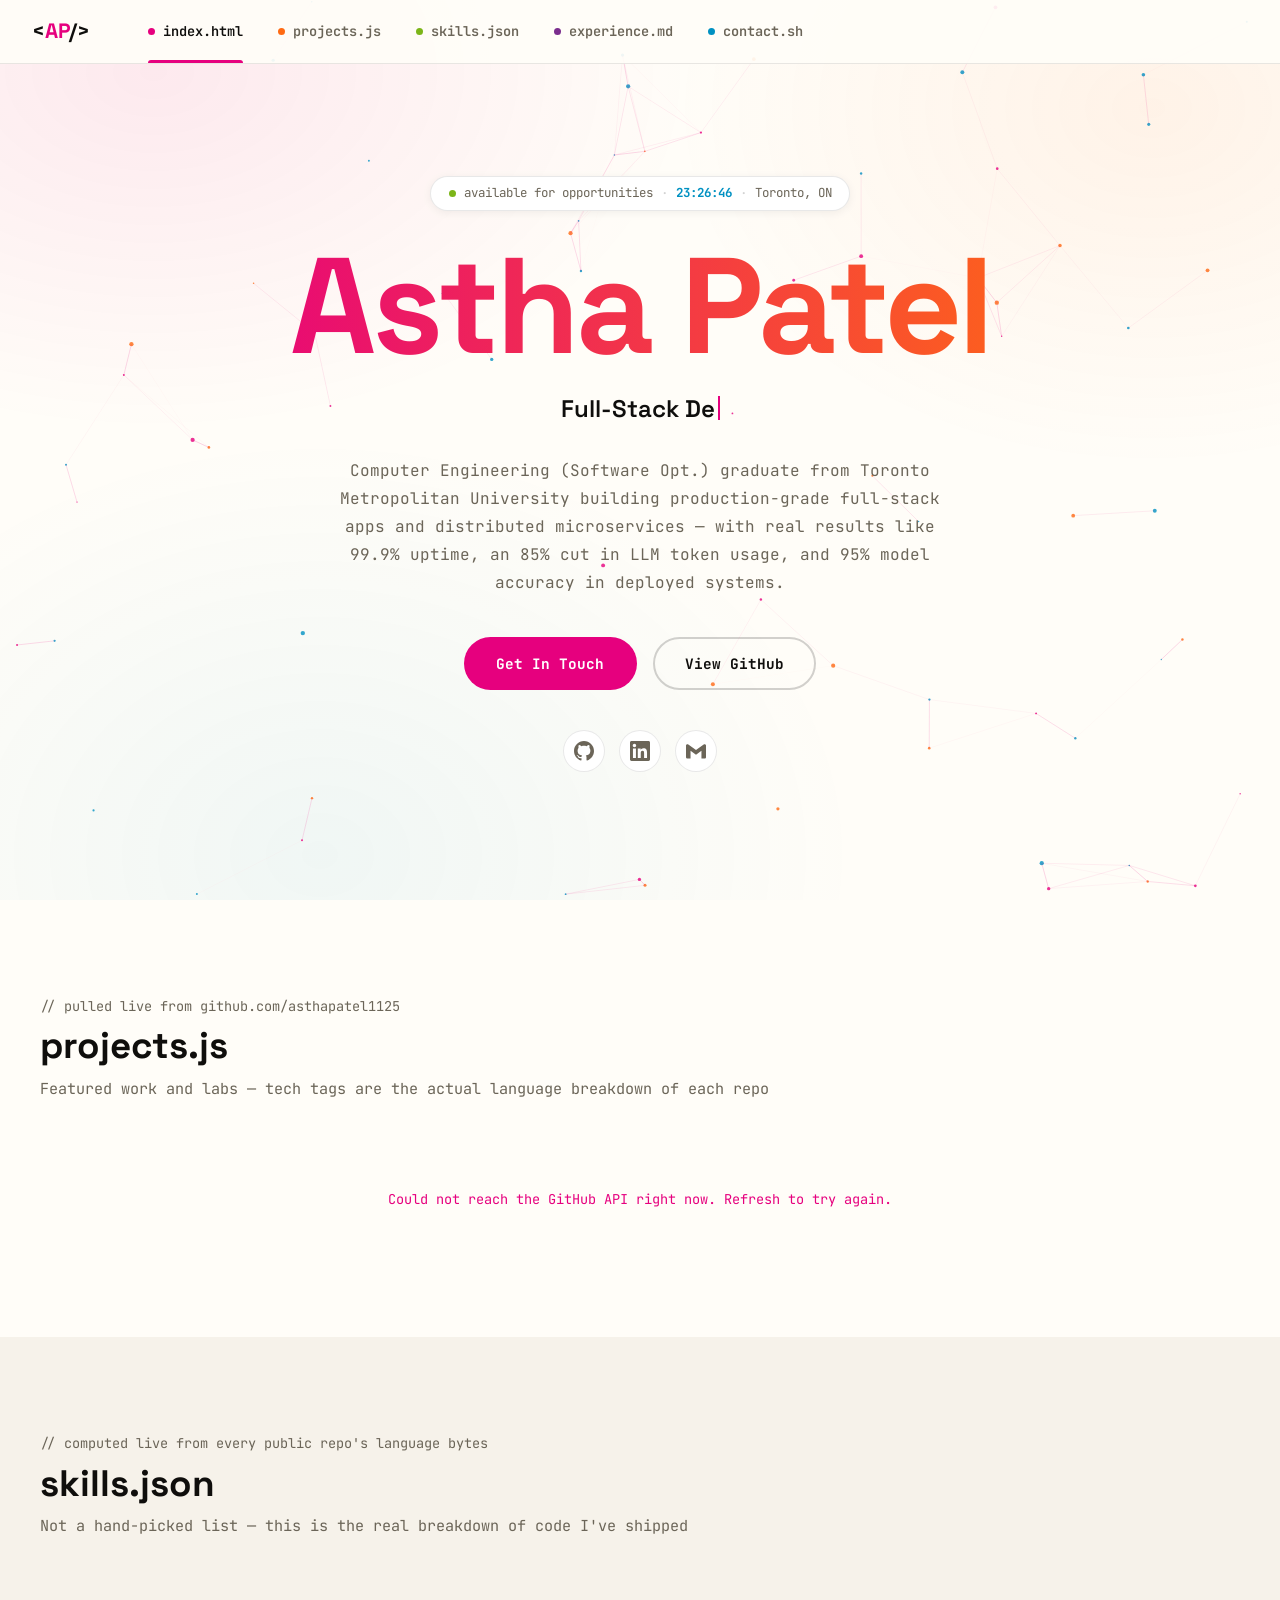
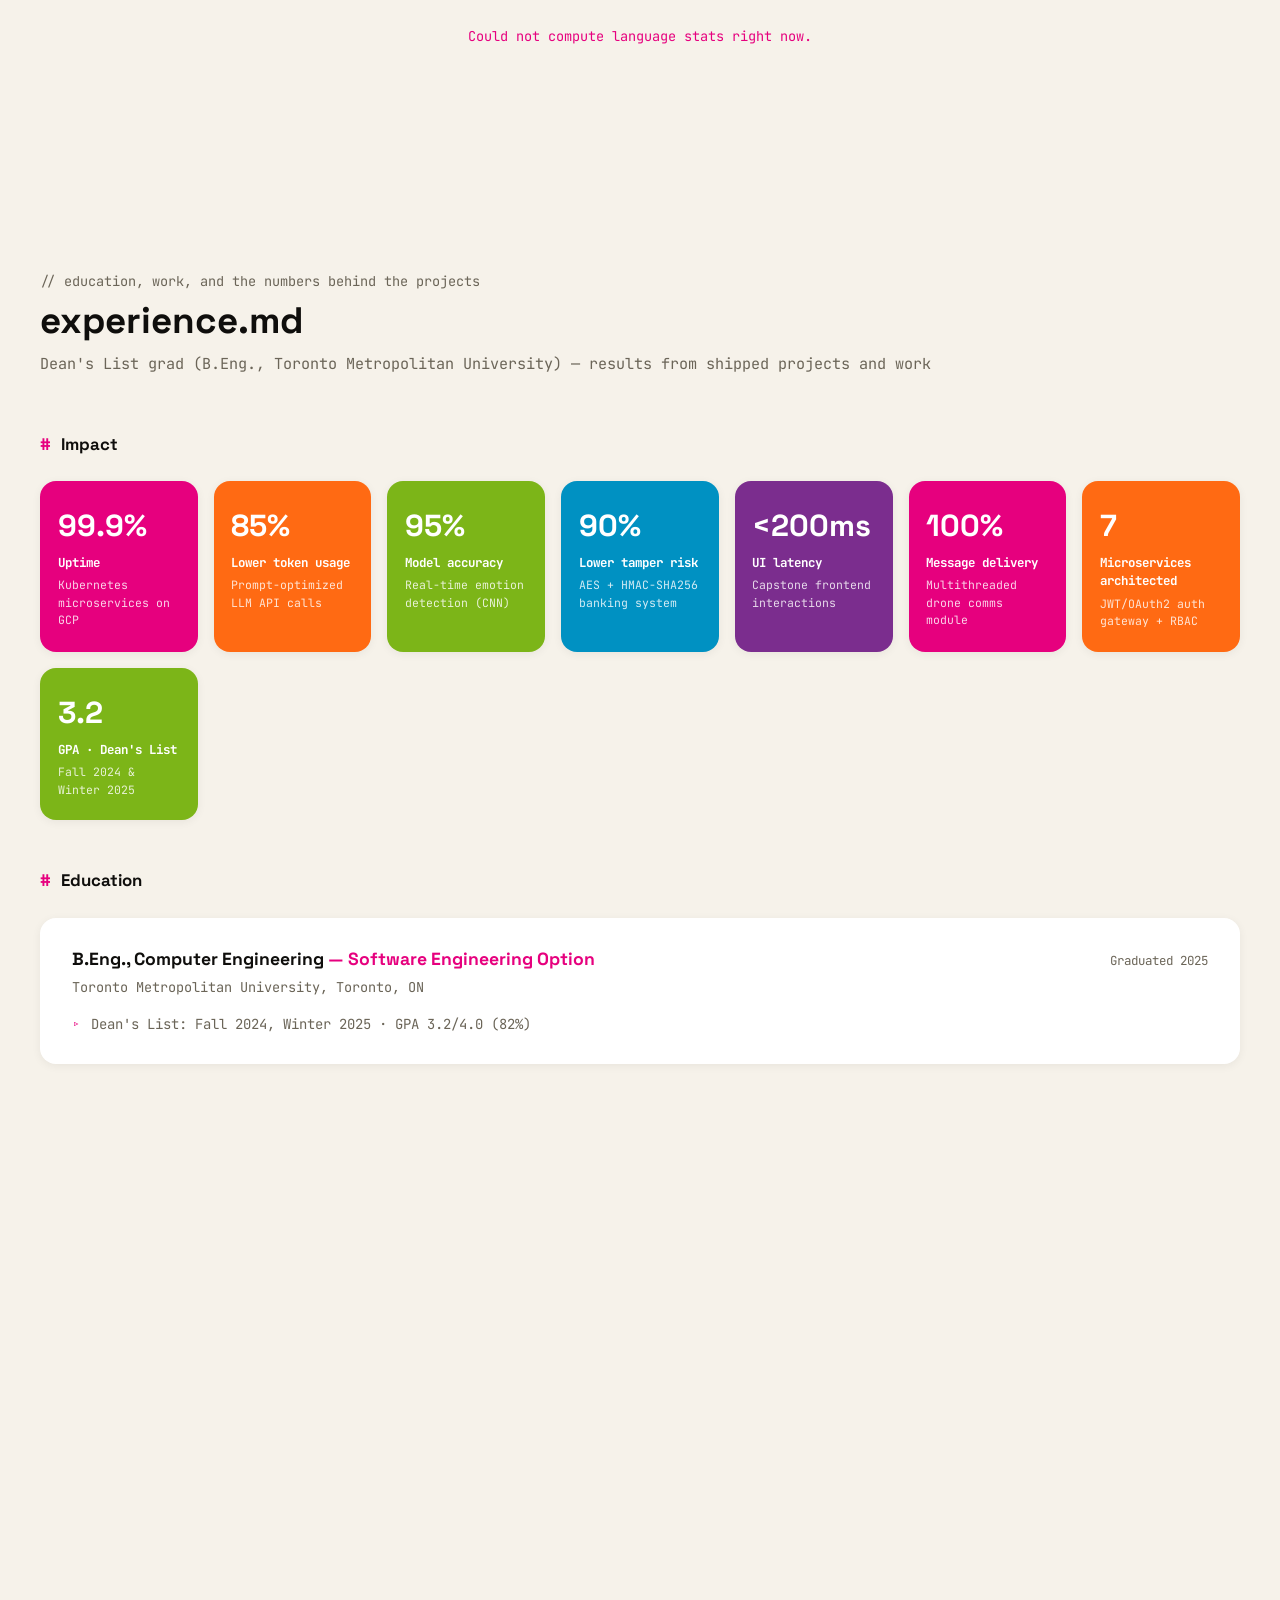
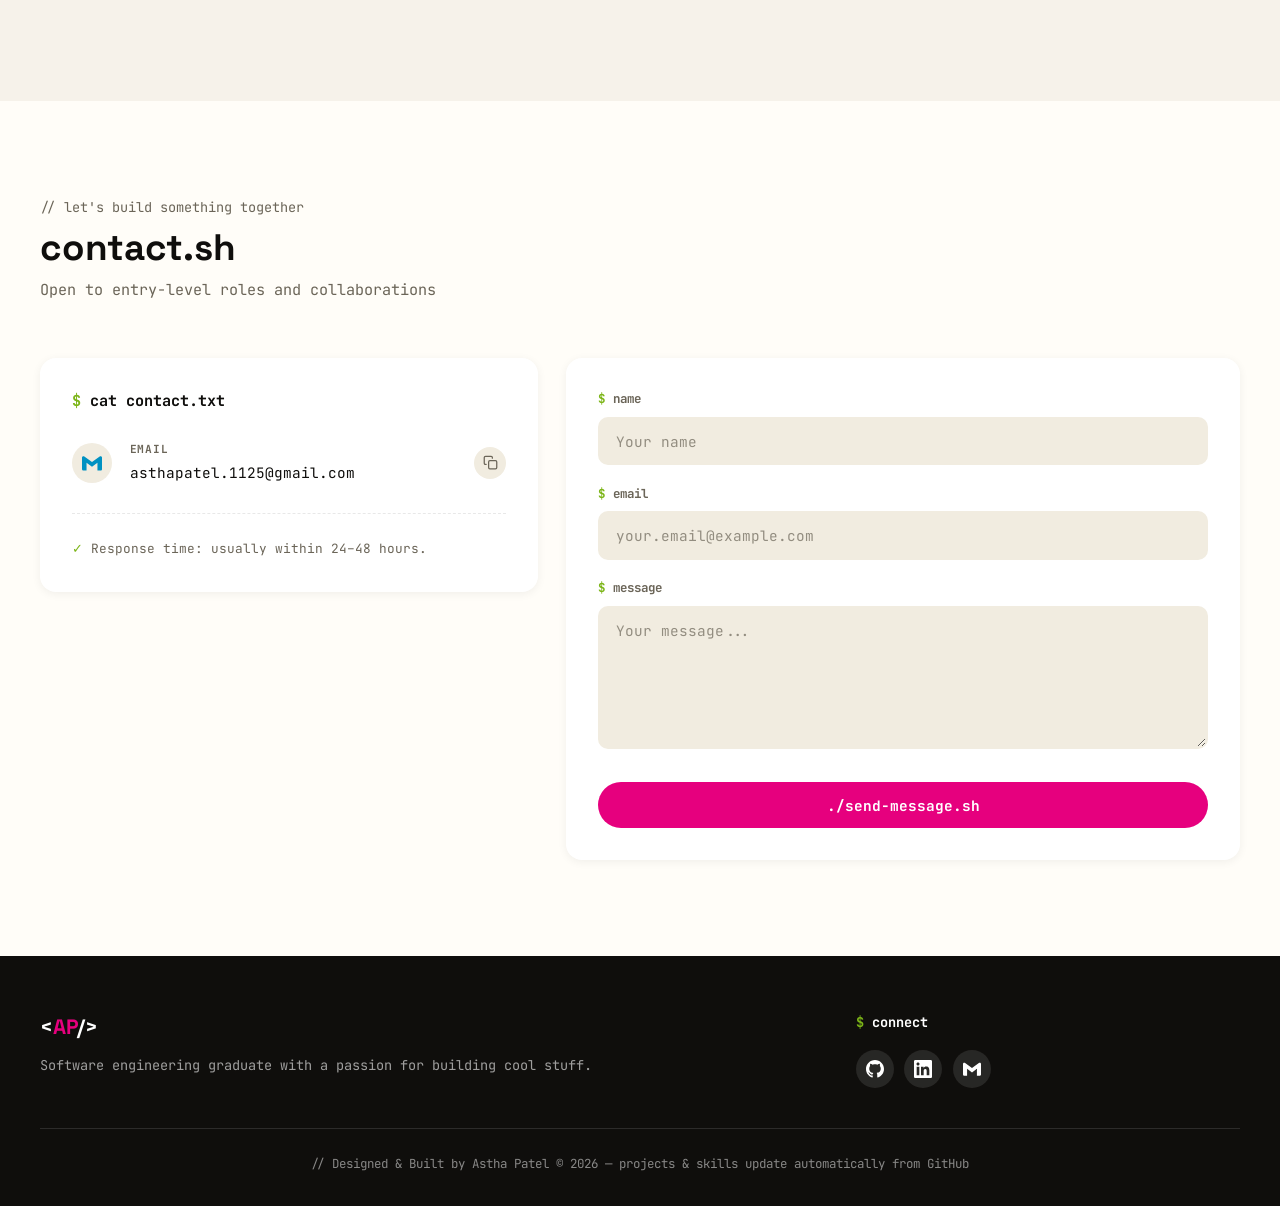
==== commit 99daa3f6: "refined projects section UI" ====
--- a/src/frontend/index.html
+++ b/src/frontend/index.html
@@ -221,11 +221,6 @@
                             <svg width="15" height="15" viewBox="0 0 24 24" fill="none" stroke="currentColor" stroke-width="2" stroke-linecap="round" stroke-linejoin="round"><rect x="9" y="9" width="13" height="13" rx="2"/><path d="M5 15H4a2 2 0 0 1-2-2V4a2 2 0 0 1 2-2h9a2 2 0 0 1 2 2v1"/></svg>
                         </button>
                     </div>
-                    <div class="contact-item">
-                        <div class="contact-icon">
-                            <svg width="18" height="18" viewBox="0 0 24 24" fill="none" stroke="currentColor" stroke-width="2" stroke-linecap="round" stroke-linejoin="round"><path d="M22 16.92v3a2 2 0 0 1-2.18 2 19.79 19.79 0 0 1-8.63-3.07 19.5 19.5 0 0 1-6-6 19.79 19.79 0 0 1-3.07-8.67A2 2 0 0 1 4.11 2h3a2 2 0 0 1 2 1.72c.127.96.361 1.903.7 2.81a2 2 0 0 1-.45 2.11L8.09 9.91a16 16 0 0 0 6 6l1.27-1.27a2 2 0 0 1 2.11-.45c.907.339 1.85.573 2.81.7A2 2 0 0 1 22 16.92z"/></svg>
-                        </div>
-                    </div>
                     <p class="contact-note"><span class="green">✓</span> Response time: usually within 24–48 hours.</p>
                 </div>
 
--- a/src/frontend/intro_page.css
+++ b/src/frontend/intro_page.css
@@ -484,13 +484,27 @@
     font-size: 0.88rem;
     color: var(--text-dim);
     line-height: 1.65;
-    margin-bottom: 1.25rem;
+    margin-bottom: 1.1rem;
     display: -webkit-box;
     -webkit-line-clamp: 2;
     -webkit-box-orient: vertical;
     overflow: hidden;
 }
 
+.project-skills {
+    display: flex;
+    flex-wrap: wrap;
+    gap: 0.4rem;
+    margin-bottom: 1.25rem;
+}
+
+.skill-tile {
+    padding: 0.26rem 0.6rem;
+    border-radius: 6px;
+    font-size: 0.72rem;
+    font-weight: 700;
+}
+
 .project-meta {
     display: flex;
     align-items: center;
@@ -500,13 +514,10 @@
     border-top: 1px solid var(--border);
 }
 
-.project-lang {
-    font-size: 0.78rem;
-    color: var(--text-dim);
-    font-weight: 600;
-}
-
-.project-links { display: flex; gap: 1.1rem; }
+.project-lang { font-size: 0.78rem; color: var(--text-dim); font-weight: 600; }
+.project-lang:empty { display: none; }
+
+.project-links { display: flex; gap: 1.1rem; margin-left: auto; }
 .project-link {
     color: var(--text);
     text-decoration: none;
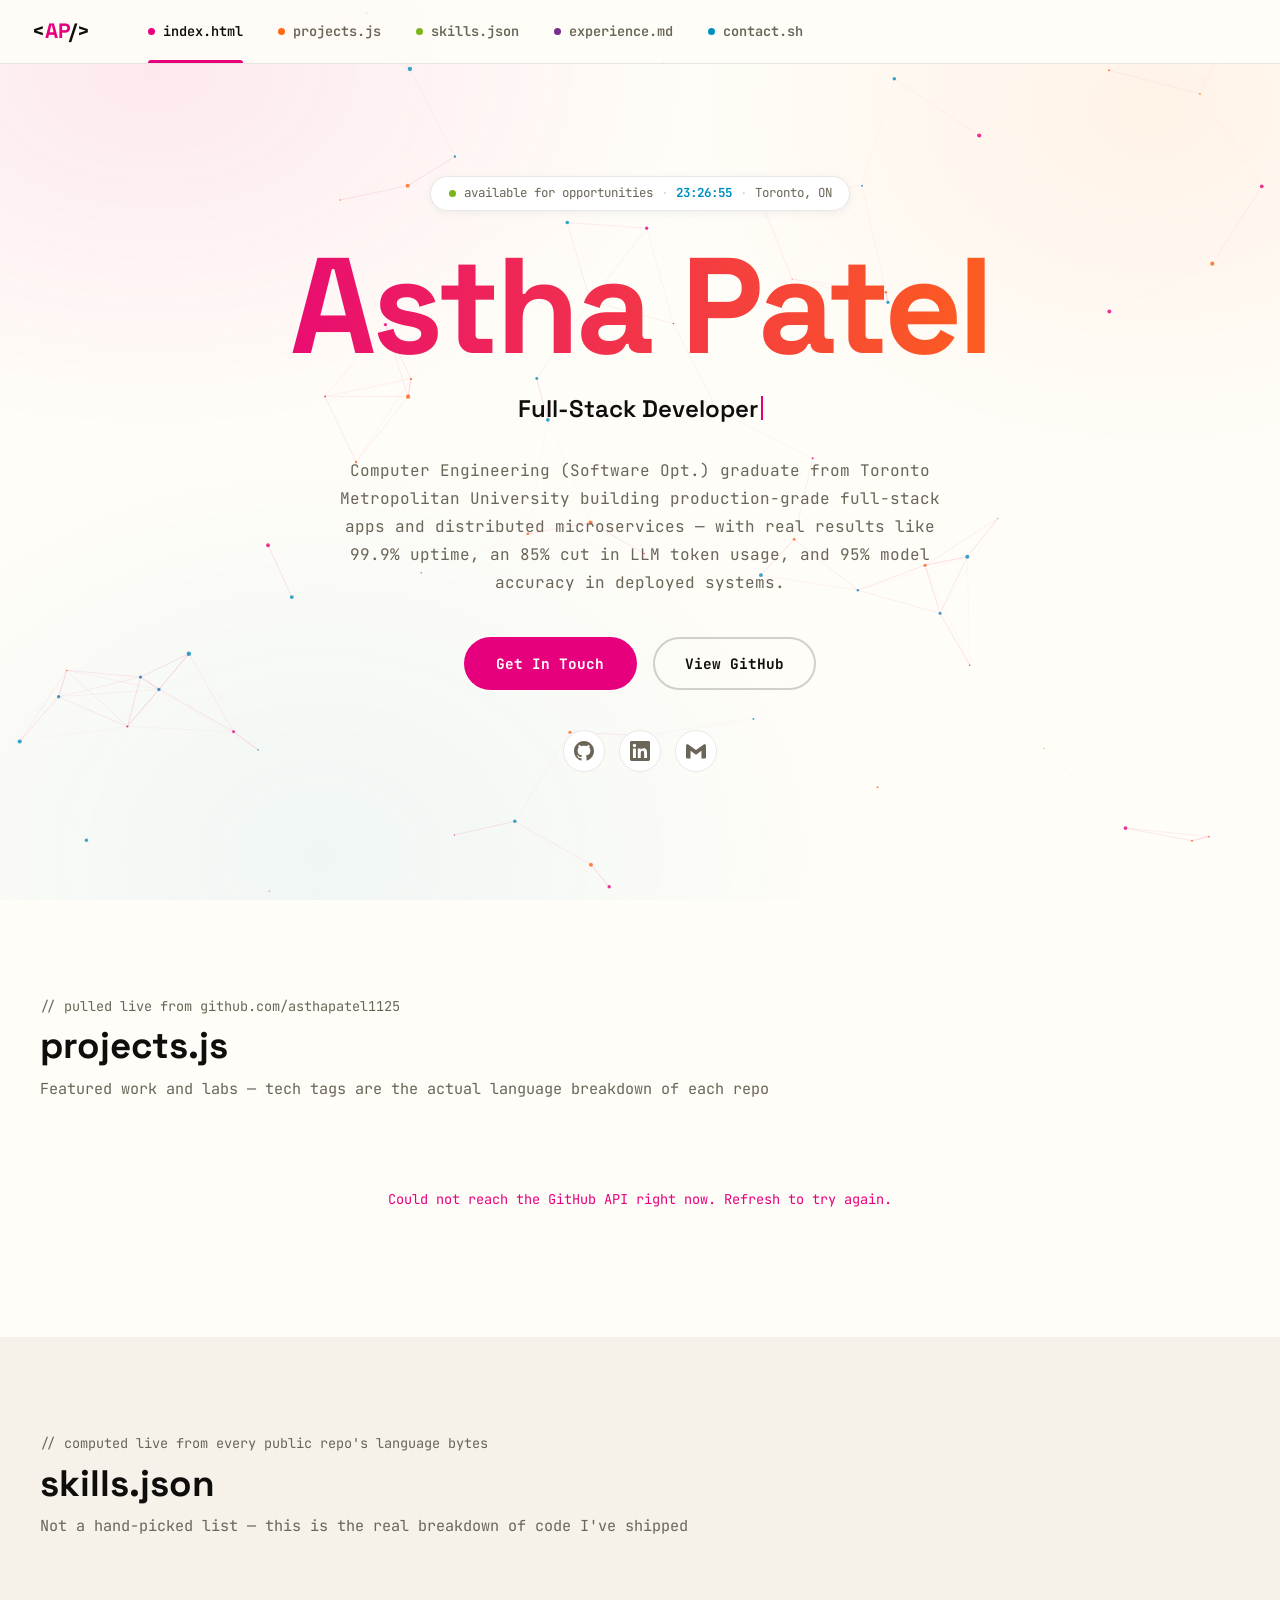
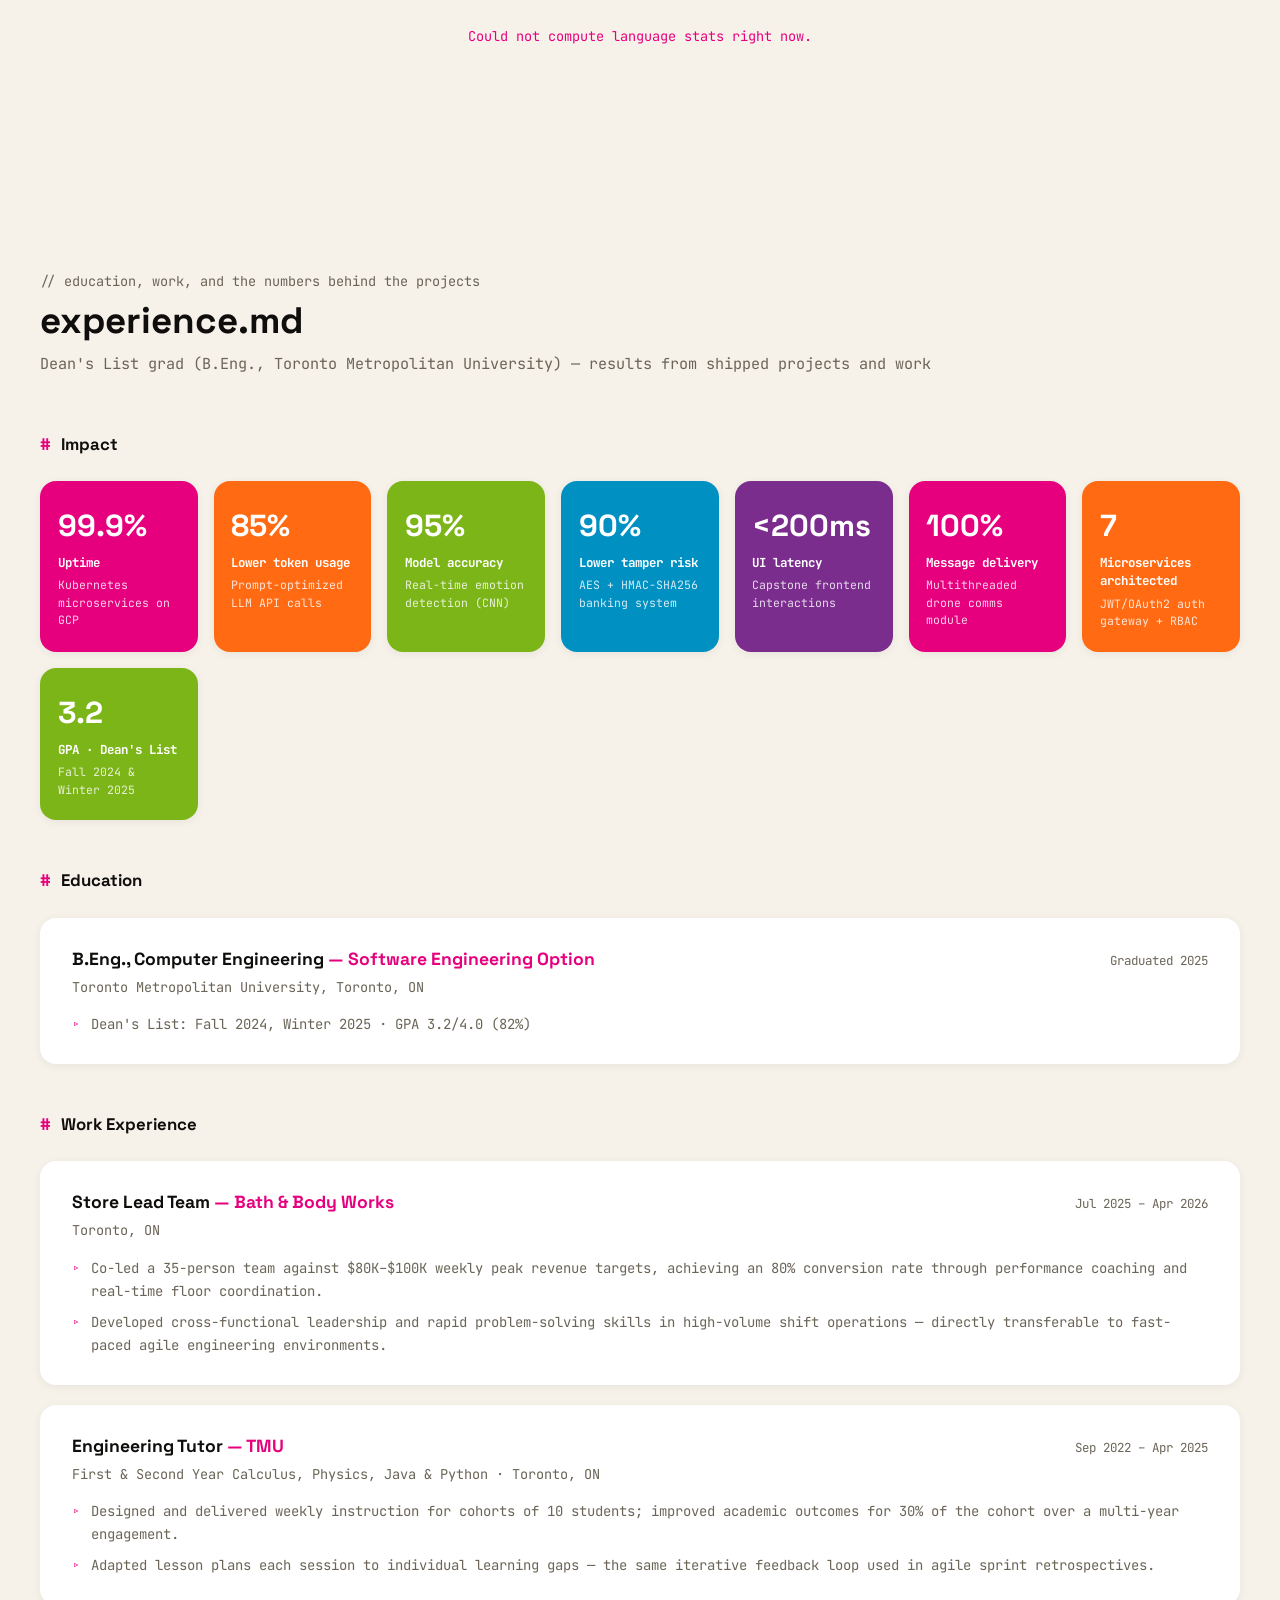
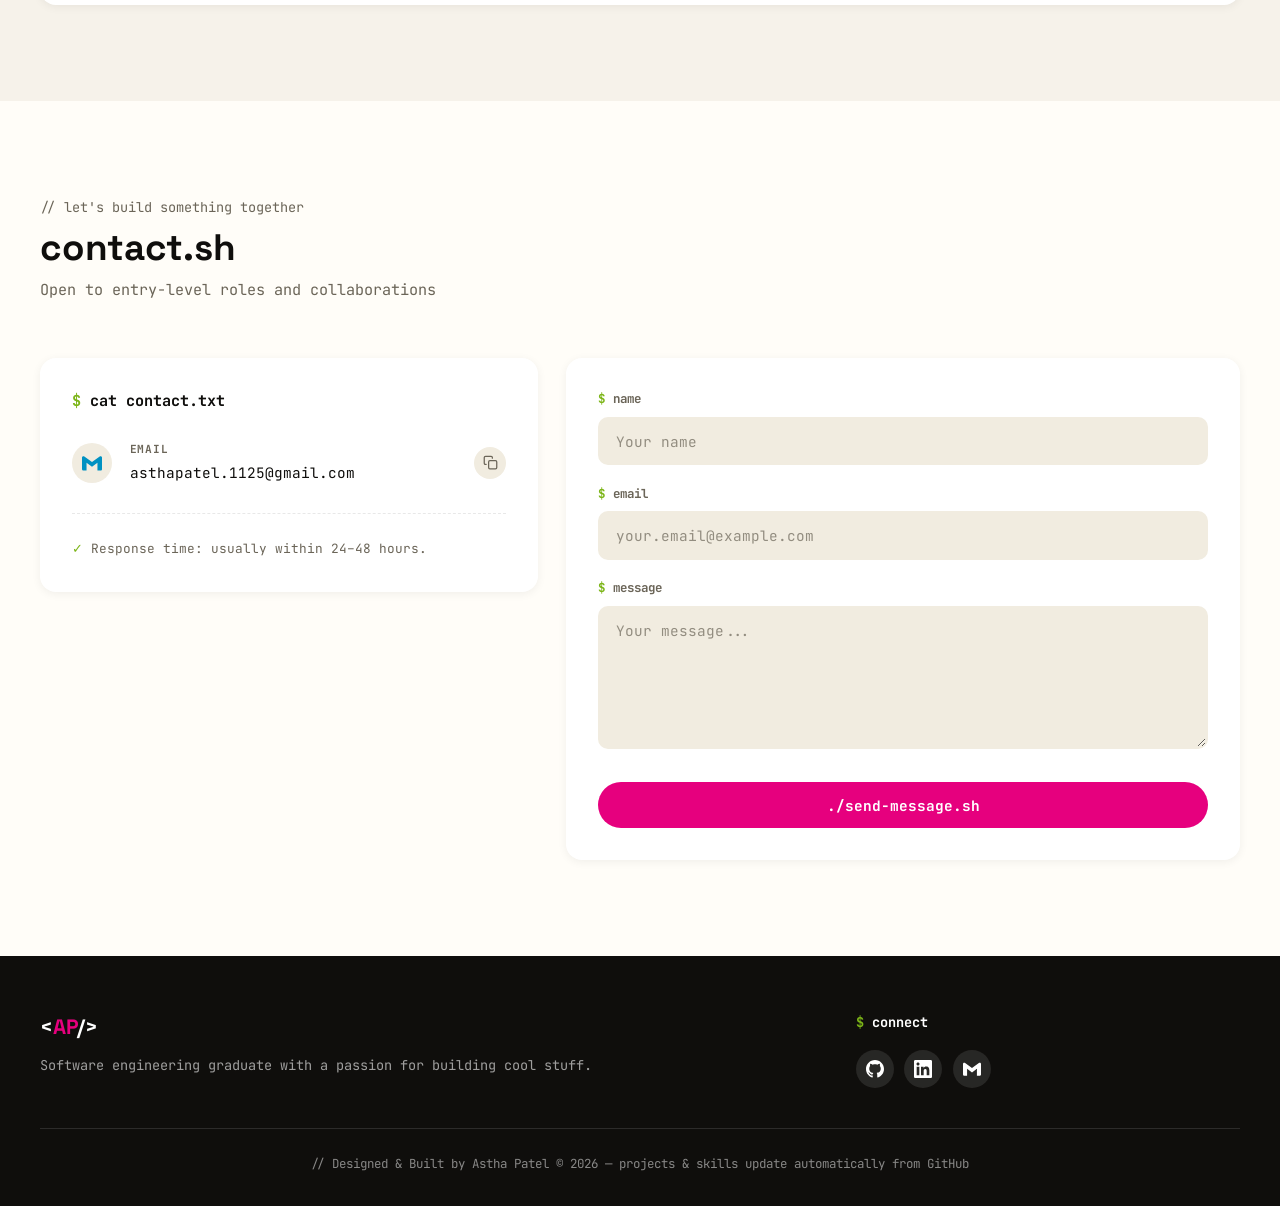
==== commit 5cc79058: "corrected experience" ====
--- a/src/frontend/index.html
+++ b/src/frontend/index.html
@@ -172,7 +172,7 @@
                 <div class="exp-card reveal tilt-card">
                     <div class="exp-row">
                         <span class="exp-role">Store Lead Team <span class="exp-org">— Bath &amp; Body Works</span></span>
-                        <span class="exp-date">Jul 2022 – Apr 2026</span>
+                        <span class="exp-date">Jul 2025 – Apr 2026</span>
                     </div>
                     <div class="exp-meta">Toronto, ON</div>
                     <ul class="exp-list">
